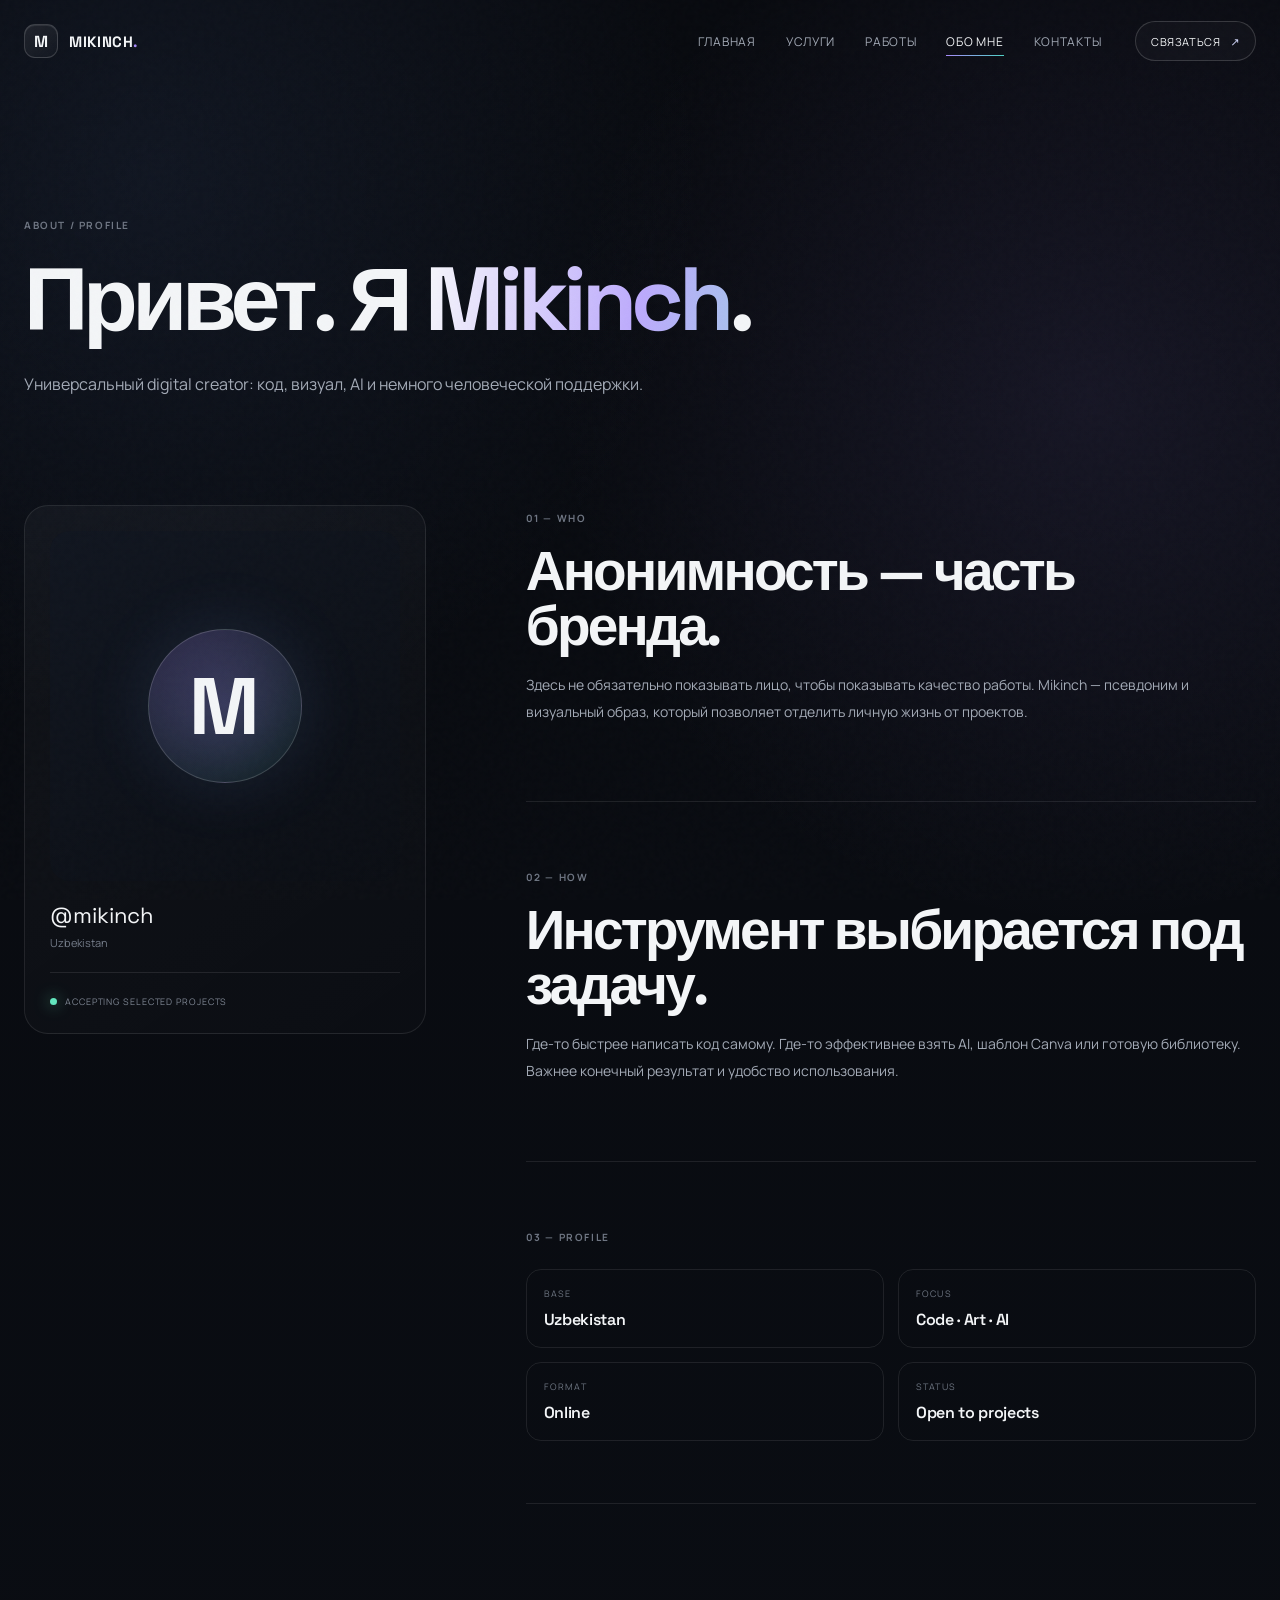
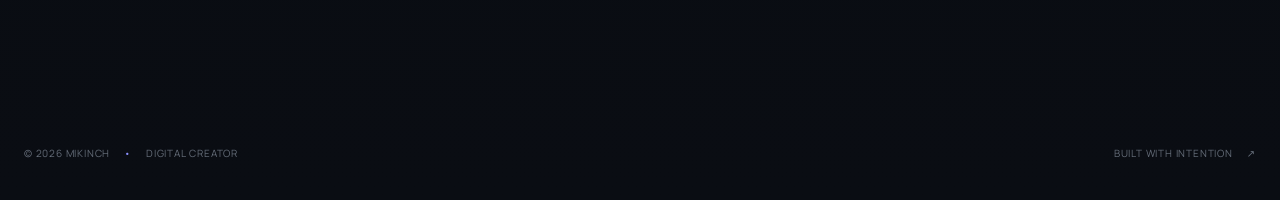
==== about.html @ 6e09a9ee "Add files via upload" ====
<!doctype html>
<html lang="ru">
<head>
  <meta charset="utf-8"><meta name="viewport" content="width=device-width, initial-scale=1">
  <meta name="description" content="О Mikinch — разработчик, digital creator и художник.">
  <title>Обо мне — Mikinch</title>
  <link rel="preconnect" href="https://fonts.googleapis.com"><link rel="preconnect" href="https://fonts.gstatic.com" crossorigin>
  <link href="https://fonts.googleapis.com/css2?family=Manrope:wght@400;500;600;700;800&family=Space+Grotesk:wght@400;500;600;700&display=swap" rel="stylesheet">
  <link rel="stylesheet" href="style.css">
</head>
<body data-page="about">
  <div class="cursor-glow" aria-hidden="true"></div><div class="page-noise" aria-hidden="true"></div>
  <header class="site-header">
    <a class="brand magnetic" href="index.html"><span class="brand-mark">M</span><span class="brand-text">MIKINCH<span class="brand-dot">.</span></span></a>
    <button class="menu-toggle" aria-label="Открыть меню" aria-expanded="false"><span></span><span></span></button>
    <nav class="main-nav"><a href="index.html" data-nav="home">Главная</a><a href="services.html" data-nav="services">Услуги</a><a href="portfolio.html" data-nav="portfolio">Работы</a><a href="about.html" data-nav="about">Обо мне</a><a href="contact.html" data-nav="contact">Контакты</a></nav>
    <a class="header-cta magnetic" href="contact.html"><span>Связаться</span><span class="arrow">↗</span></a>
  </header>

  <main>
    <section class="inner-hero section">
      <div class="inner-hero-content reveal"><span class="section-index">ABOUT / PROFILE</span><h1>Привет. Я <span class="gradient-text" data-profile-name>Mikinch</span>.</h1><p data-profile-intro>Универсальный digital creator: код, визуал, AI и немного человеческой поддержки.</p></div>
    </section>

    <section class="section about-layout">
      <div class="profile-card reveal tilt-card">
        <div class="profile-avatar"><div class="profile-avatar-inner">M</div></div>
        <span class="profile-handle">@mikinch</span>
        <span class="profile-location" data-profile-location>Uzbekistan</span>
        <div class="profile-line"></div>
        <div class="profile-status"><span class="status-dot"></span> accepting selected projects</div>
      </div>

      <div class="about-copy">
        <div class="about-block reveal"><span class="section-index">01 — WHO</span><h2>Анонимность — часть бренда.</h2><p>Здесь не обязательно показывать лицо, чтобы показывать качество работы. Mikinch — псевдоним и визуальный образ, который позволяет отделить личную жизнь от проектов.</p></div>
        <div class="about-block reveal"><span class="section-index">02 — HOW</span><h2>Инструмент выбирается под задачу.</h2><p>Где-то быстрее написать код самому. Где-то эффективнее взять AI, шаблон Canva или готовую библиотеку. Важнее конечный результат и удобство использования.</p></div>
        <div class="about-block reveal"><span class="section-index">03 — PROFILE</span><div class="facts-grid"><div><span>Base</span><strong data-profile-location>Uzbekistan</strong></div><div><span>Focus</span><strong>Code · Art · AI</strong></div><div><span>Format</span><strong>Online</strong></div><div><span>Status</span><strong>Open to projects</strong></div></div></div>
      </div>
    </section>
  </main>

  <footer class="site-footer"><div><span>© <span id="year"></span> Mikinch</span><span class="footer-dot">•</span><span>Digital creator</span></div><div><span>Built with intention</span><span>↗</span></div></footer>
  <script src="data/profile.js"></script><script src="script.js"></script>
</body>
</html>
---- style.css ----
:root {
  --bg: #080a0f;
  --bg-2: #0c0f16;
  --panel: rgba(18, 22, 31, .72);
  --panel-strong: #10141d;
  --line: rgba(255,255,255,.09);
  --line-strong: rgba(255,255,255,.16);
  --text: #f3f5f7;
  --muted: #a3aab6;
  --muted-2: #6f7683;
  --accent: #a78bfa;
  --accent-2: #4fd1c5;
  --accent-3: #78a5ff;
  --max: 1240px;
  --ease: cubic-bezier(.22,1,.36,1);
}

* { box-sizing: border-box; }
html { scroll-behavior: smooth; }
body {
  margin: 0;
  color: var(--text);
  background:
    radial-gradient(circle at 12% 10%, rgba(120,165,255,.08), transparent 28%),
    radial-gradient(circle at 85% 22%, rgba(167,139,250,.09), transparent 30%),
    linear-gradient(180deg, #080a0f 0%, #0a0d13 100%);
  font-family: "Manrope", system-ui, sans-serif;
  overflow-x: hidden;
}
body.menu-open { overflow: hidden; }
a { color: inherit; text-decoration: none; }
button { font: inherit; }
::selection { background: rgba(167,139,250,.25); }

.page-noise {
  position: fixed; inset: 0; pointer-events: none; z-index: 20; opacity: .03;
  background-image: url("data:image/svg+xml,%3Csvg viewBox='0 0 180 180' xmlns='http://www.w3.org/2000/svg'%3E%3Cfilter id='n'%3E%3CfeTurbulence type='fractalNoise' baseFrequency='.9' numOctaves='3' stitchTiles='stitch'/%3E%3C/filter%3E%3Crect width='100%25' height='100%25' filter='url(%23n)' opacity='.6'/%3E%3C/svg%3E");
}
.cursor-glow {
  position: fixed; width: 260px; height: 260px; border-radius: 50%; pointer-events: none; z-index: 0;
  background: radial-gradient(circle, rgba(120,165,255,.09) 0%, rgba(167,139,250,.045) 35%, transparent 68%);
  transform: translate3d(-500px,-500px,0); margin: -130px 0 0 -130px; transition: transform .12s linear;
  filter: blur(4px);
}
main, header, footer { position: relative; z-index: 1; }

.site-header {
  width: min(var(--max), calc(100% - 48px));
  margin: 0 auto;
  height: 82px;
  display: flex;
  align-items: center;
  justify-content: space-between;
}
.brand { display: inline-flex; align-items: center; gap: 11px; font-family: "Space Grotesk", sans-serif; font-weight: 700; letter-spacing: .04em; }
.brand-mark {
  width: 34px; height: 34px; display: grid; place-items: center;
  border: 1px solid var(--line-strong); border-radius: 11px;
  background: linear-gradient(145deg, rgba(255,255,255,.08), rgba(255,255,255,.02));
  box-shadow: inset 0 1px 0 rgba(255,255,255,.08);
}
.brand-text { font-size: 15px; }
.brand-dot { color: var(--accent); }
.main-nav { display: flex; gap: 30px; margin-left: auto; margin-right: 34px; }
.main-nav a {
  color: var(--muted); font-size: 12px; letter-spacing: .06em; text-transform: uppercase;
  position: relative; padding: 8px 0; transition: color .25s ease;
}
.main-nav a::after {
  content: ""; position: absolute; left: 0; right: 100%; bottom: 2px; height: 1px;
  background: linear-gradient(90deg, var(--accent), var(--accent-2)); transition: right .35s var(--ease);
}
.main-nav a:hover, .main-nav a.active { color: var(--text); }
.main-nav a:hover::after, .main-nav a.active::after { right: 0; }

.header-cta {
  height: 40px; padding: 0 15px; display: inline-flex; align-items: center; gap: 10px;
  border: 1px solid var(--line-strong); border-radius: 100px; background: rgba(255,255,255,.025);
  font-size: 11px; letter-spacing: .05em; text-transform: uppercase; transition: background .25s, border .25s;
}
.header-cta:hover { background: rgba(255,255,255,.07); border-color: rgba(255,255,255,.24); }
.header-cta .arrow { color: #d7dcff; }
.menu-toggle { display: none; background: none; border: 0; color: white; }

.section { width: min(var(--max), calc(100% - 48px)); margin: 0 auto; }
.section-pad { padding: 140px 0; }
.hero { min-height: calc(100vh - 82px); display: grid; grid-template-columns: 1.12fr .88fr; align-items: center; gap: 64px; position: relative; }
.hero-copy { padding: 40px 0 64px; max-width: 730px; }
.eyebrow, .section-index, .detail-kicker, .contact-type {
  font-size: 10px; line-height: 1; letter-spacing: .16em; text-transform: uppercase; color: var(--muted-2); font-weight: 700;
}
.eyebrow { display: inline-flex; align-items: center; gap: 9px; margin-bottom: 26px; color: #98a2b3; }
.status-dot { width: 7px; height: 7px; background: #63e6be; border-radius: 50%; box-shadow: 0 0 15px rgba(99,230,190,.7); }
h1, h2, h3 { font-family: "Space Grotesk", sans-serif; margin: 0; }
.hero h1 { font-size: clamp(54px, 7.2vw, 102px); line-height: .95; letter-spacing: -.055em; max-width: 880px; }
.gradient-text {
  background: linear-gradient(100deg, #f7f8fb 0%, #bcaafc 36%, #8ddfd6 74%, #a6c2ff 100%);
  -webkit-background-clip: text; background-clip: text; color: transparent;
  background-size: 200% 100%; animation: gradientShift 9s ease-in-out infinite alternate;
}
@keyframes gradientShift { from { background-position: 0% 50%; } to { background-position: 100% 50%; } }
.hero-lead { max-width: 620px; color: var(--muted); font-size: 16px; line-height: 1.8; margin: 30px 0; }
.hero-actions { display: flex; gap: 12px; flex-wrap: wrap; }
.button {
  display: inline-flex; align-items: center; justify-content: center; gap: 20px;
  min-height: 52px; padding: 0 20px; border-radius: 13px; font-size: 12px; font-weight: 700; letter-spacing: .04em;
  border: 1px solid var(--line-strong); transition: border .25s, background .25s, box-shadow .25s;
}
.button-primary {
  color: #090b10; background: #f4f5f7; border-color: transparent;
  box-shadow: 0 18px 45px rgba(0,0,0,.24), inset 0 1px 0 rgba(255,255,255,.8);
}
.button-primary:hover { box-shadow: 0 22px 56px rgba(86,92,255,.22), inset 0 1px 0 rgba(255,255,255,.85); }
.button-ghost { background: rgba(255,255,255,.02); color: #dde2e9; }
.button-ghost:hover { background: rgba(255,255,255,.06); border-color: rgba(255,255,255,.23); }
.hero-meta { display: flex; align-items: center; gap: 12px; margin-top: 30px; color: var(--muted-2); font-size: 10px; letter-spacing: .04em; text-transform: uppercase; }
.meta-line { width: 42px; height: 1px; background: var(--line-strong); }

.hero-visual { display: flex; justify-content: flex-end; }
.visual-frame {
  width: min(100%, 450px); aspect-ratio: 1 / 1.12; border: 1px solid var(--line-strong); border-radius: 30px;
  background:
    radial-gradient(circle at 50% 40%, rgba(120,165,255,.11), transparent 28%),
    radial-gradient(circle at 50% 60%, rgba(167,139,250,.10), transparent 35%),
    rgba(255,255,255,.018);
  box-shadow: 0 35px 90px rgba(0,0,0,.35), inset 0 1px 0 rgba(255,255,255,.06);
  position: relative; overflow: hidden; transition: transform .25s var(--ease);
}
.visual-frame::before {
  content: ""; position: absolute; inset: 0; background: linear-gradient(135deg, transparent 20%, rgba(255,255,255,.06), transparent 80%);
  transform: translateX(-120%); animation: sheen 8s var(--ease) infinite;
}
@keyframes sheen { 0%,45% { transform: translateX(-120%); } 65%,100% { transform: translateX(120%); } }
.frame-top, .frame-bottom {
  position: absolute; left: 23px; right: 23px; display:flex; justify-content:space-between; align-items:center; color: #717988; font-size: 9px; letter-spacing: .13em; text-transform: uppercase;
}
.frame-top { top: 20px; }
.frame-bottom { bottom: 20px; }
.mini-bars { display:flex; gap: 3px; align-items:flex-end; }
.mini-bars i { width: 4px; background: #a8b2c6; border-radius: 2px; display:block; }
.mini-bars i:nth-child(1){height:7px}.mini-bars i:nth-child(2){height:12px}.mini-bars i:nth-child(3){height:9px}.mini-bars i:nth-child(4){height:16px}
.avatar-core { position:absolute; inset: 17% 12% 18%; display:grid; place-items:center; }
.avatar-orb {
  width: 42%; aspect-ratio: 1; border-radius: 50%; display:grid; place-items:center;
  font-family: "Space Grotesk"; font-size: clamp(54px, 7vw, 92px); font-weight:700;
  color: rgba(245,247,250,.92);
  background: radial-gradient(circle at 35% 25%, rgba(255,255,255,.28), transparent 26%), linear-gradient(145deg, rgba(167,139,250,.28), rgba(78,210,199,.12));
  border: 1px solid rgba(255,255,255,.18);
  box-shadow: 0 0 80px rgba(120,165,255,.14), inset 0 1px 0 rgba(255,255,255,.25);
  animation: floatOrb 5.5s ease-in-out infinite;
  z-index: 3;
}
@keyframes floatOrb { 0%,100%{transform:translateY(0)} 50%{transform:translateY(-11px)} }
.avatar-ring { position:absolute; border-radius:50%; border:1px solid rgba(255,255,255,.11); }
.ring-one { width: 76%; aspect-ratio:1; animation: spin 18s linear infinite; }
.ring-two { width: 97%; aspect-ratio:1; border-style:dashed; opacity:.6; animation: spinReverse 28s linear infinite; }
@keyframes spin { to{transform:rotate(360deg)} } @keyframes spinReverse { to{transform:rotate(-360deg)} }
.orbit-dot { position:absolute; width:6px;height:6px;border-radius:50%; background:#d4d9ff; box-shadow:0 0 18px rgba(164,188,255,.85); }
.dot-one{top:11%;left:43%;animation:orb1 6s ease-in-out infinite}.dot-two{right:9%;top:53%;animation:orb2 5s ease-in-out infinite}.dot-three{left:13%;bottom:14%;animation:orb3 7s ease-in-out infinite}
@keyframes orb1{50%{transform:translate(20px,10px)}} @keyframes orb2{50%{transform:translate(-15px,-22px)}} @keyframes orb3{50%{transform:translate(18px,-14px)}}

.ticker { overflow:hidden; white-space:nowrap; border-top:1px solid var(--line); border-bottom:1px solid var(--line); padding:15px 0; color:#767e8c; font-size:10px; letter-spacing:.18em; text-transform:uppercase; }
.ticker-track { display:inline-flex; gap:28px; align-items:center; min-width:max-content; animation:ticker 26s linear infinite; }
.ticker b { font-size:12px;color:#b5baf8; }
@keyframes ticker { to{transform:translateX(-50%)} }

.section-heading { max-width: 720px; margin-bottom: 58px; }
.section-heading h2 { font-size: clamp(42px,5.5vw,72px); line-height:.99; letter-spacing:-.045em; margin-top:18px; }
.section-heading p { color:var(--muted); line-height:1.75; max-width: 600px; margin-top:25px; }
.muted { color:#747b87; }
.service-grid { display:grid; grid-template-columns:repeat(2,1fr); gap:14px; }
.service-card {
  min-height: 310px; position:relative; overflow:hidden; border:1px solid var(--line); border-radius:22px; padding:28px;
  background:linear-gradient(145deg, rgba(255,255,255,.035), rgba(255,255,255,.01));
  transition: border .35s, background .35s, box-shadow .35s, transform .2s var(--ease);
}
.service-card::before {
  content:""; position:absolute; width:240px;height:240px;border-radius:50%; top:-130px;right:-80px;
  background:radial-gradient(circle, rgba(120,165,255,.13), transparent 70%); opacity:0; transition:opacity .35s;
}
.service-card:hover { border-color:rgba(255,255,255,.18); background:linear-gradient(145deg, rgba(255,255,255,.055), rgba(255,255,255,.018)); box-shadow:0 25px 70px rgba(0,0,0,.2); }
.service-card:hover::before{opacity:1}
.service-number { position:absolute;right:26px;top:27px;color:#555d68;font-size:11px;letter-spacing:.13em;}
.service-icon { width:46px;height:46px;border:1px solid var(--line-strong);border-radius:14px;display:grid;place-items:center;font-size:18px;color:#d4d7ff;margin-bottom:65px;background:rgba(255,255,255,.02);}
.service-card h3 { font-size:28px;letter-spacing:-.04em; }
.service-card p { color:var(--muted);font-size:13px;line-height:1.7;max-width:470px; }
.service-link { position:absolute;left:28px;bottom:27px;font-size:10px;letter-spacing:.08em;text-transform:uppercase;color:#a9b1bf; }

.showcase-panel { border:1px solid var(--line); border-radius:24px; padding:30px; background:rgba(255,255,255,.018); }
.panel-label { color:#686f7c;font-size:10px;letter-spacing:.15em;margin-bottom:40px; }
.process-row { display:grid; grid-template-columns:1fr auto 1fr auto 1fr; align-items:center; gap:26px; }
.process-step span { color:#6d7582;font-size:10px;letter-spacing:.14em; }
.process-step h3 { font-size:26px; margin:13px 0 8px; letter-spacing:-.04em; }
.process-step p { color:var(--muted); line-height:1.65;font-size:13px; }
.process-connector { width:60px;height:1px;background:linear-gradient(90deg, transparent, var(--line-strong), transparent); }

.split-heading { display:flex; justify-content:space-between; align-items:flex-end; gap:25px; }
.text-link { font-size:11px; color:#b4bac5; text-transform:uppercase;letter-spacing:.08em;border-bottom:1px solid var(--line-strong);padding-bottom:9px; }
.portfolio-preview { display:grid; grid-template-columns:1.3fr .7fr; gap:14px; }
.work-card { border:1px solid var(--line); border-radius:22px; overflow:hidden; background:rgba(255,255,255,.018); min-width:0; }
.work-card-large { grid-row:span 2; }
.work-visual { position:relative; min-height:280px; overflow:hidden; border-bottom:1px solid var(--line); background:#0b0e14; }
.work-card-large .work-visual { min-height:470px; }
.visual-code { background:radial-gradient(circle at 70% 20%, rgba(120,165,255,.10), transparent 30%), #0b0e14; }
.code-line { position:absolute;height:3px;border-radius:3px;background:linear-gradient(90deg, rgba(167,139,250,.75), rgba(120,165,255,.2), transparent);}
.visual-code .l1{width:55%;top:32%;left:11%}.visual-code .l2{width:74%;top:42%;left:11%}.visual-code .l3{width:43%;top:52%;left:11%}.visual-code .l4{width:61%;top:62%;left:11%}.visual-code .l5{width:37%;top:72%;left:11%}
.code-caret{position:absolute;left:11%;top:79%;color:#9de3d7;font-family:monospace;animation:blink 1.2s steps(2) infinite}
@keyframes blink{50%{opacity:0}}
.visual-art { background: radial-gradient(circle at 45% 45%, rgba(167,139,250,.18), transparent 25%), radial-gradient(circle at 64% 55%, rgba(79,209,197,.12), transparent 23%), #0a0d12; }
.art-glow{position:absolute;left:24%;top:18%;width:52%;aspect-ratio:1;border-radius:50%;background:radial-gradient(circle,rgba(255,255,255,.08),rgba(167,139,250,.08) 30%,transparent 68%);filter:blur(1px);animation:artPulse 6s ease-in-out infinite}
@keyframes artPulse{50%{transform:scale(1.08);opacity:.75}}
.art-shape{position:absolute;border:1px solid rgba(255,255,255,.12);border-radius:50%;}.shape-a{width:52%;height:72%;left:26%;top:16%;transform:rotate(17deg)}.shape-b{width:33%;height:47%;left:36%;top:27%;transform:rotate(-24deg);border-color:rgba(178,164,255,.25)}
.art-label{position:absolute;left:50%;top:50%;transform:translate(-50%,-50%);font-family:"Space Grotesk";font-weight:700;font-size:28px;line-height:.9;letter-spacing:-.07em;text-align:center;color:rgba(246,248,250,.86)}
.visual-slide{background:linear-gradient(145deg,#10131b,#080a0f);}
.slide-grid{position:absolute;inset:14%;display:grid;grid-template-columns:1fr 1fr;grid-template-rows:1fr 1fr;gap:7px;transform:rotate(-8deg);opacity:.8}
.slide-grid i{border:1px solid rgba(255,255,255,.1);background:rgba(255,255,255,.02);border-radius:8px}
.slide-title{position:absolute;left:18%;bottom:18%;font-family:"Space Grotesk";font-size:30px;line-height:.9;font-weight:700;letter-spacing:-.05em}
.visual-product{display:grid;place-items:center;background:radial-gradient(circle at 50% 40%,rgba(120,165,255,.12),transparent 28%),#0a0d12;}
.product-card-mini{width:44%;aspect-ratio:4/5;border:1px solid rgba(255,255,255,.14);border-radius:16px;display:grid;place-items:center;text-align:center;position:relative;overflow:hidden;font-family:"Space Grotesk";font-size:20px;font-weight:600;letter-spacing:-.04em;background:linear-gradient(145deg,rgba(255,255,255,.05),rgba(255,255,255,.01));}
.product-glow{position:absolute;width:150%;aspect-ratio:1;border-radius:50%;background:radial-gradient(circle,rgba(167,139,250,.22),transparent 65%);top:-25%;animation:productFloat 5s ease-in-out infinite}
@keyframes productFloat{50%{transform:translateY(18px)}}
.work-meta{padding:20px 22px 23px}.work-meta>div{display:flex;justify-content:space-between;color:#6f7784;font-size:9px;letter-spacing:.15em;text-transform:uppercase}.work-meta h3{margin:16px 0 6px;font-size:20px;letter-spacing:-.035em}.work-meta p{margin:0;color:var(--muted);font-size:12px;line-height:1.65;}

.cta-section{position:relative;padding:70px 0 100px;overflow:hidden;border-top:1px solid var(--line);border-bottom:1px solid var(--line)}
.cta-glow{position:absolute;width:700px;height:700px;border-radius:50%;left:50%;top:20%;transform:translate(-50%,-50%);background:radial-gradient(circle,rgba(120,165,255,.09),rgba(167,139,250,.06) 30%,transparent 68%);filter:blur(15px)}
.cta-inner{text-align:center;max-width:800px}.cta-inner .section-index{display:block}.cta-inner h2{font-size:clamp(52px,7vw,90px);line-height:.93;letter-spacing:-.055em;margin:26px 0 36px;}

.site-footer{width:min(var(--max),calc(100% - 48px));margin:0 auto;min-height:94px;display:flex;justify-content:space-between;align-items:center;color:#656d79;font-size:10px;letter-spacing:.08em;text-transform:uppercase}
.site-footer>div{display:flex;gap:14px;align-items:center}.footer-dot{color:#8c91ff;}

.inner-hero { padding: 130px 0 90px; }
.inner-hero-content{max-width:850px}.inner-hero h1{font-size:clamp(58px,7vw,100px);line-height:.92;letter-spacing:-.06em;margin-top:24px}.inner-hero p{color:var(--muted);font-size:16px;line-height:1.8;max-width:650px;margin-top:30px;}
.services-list{padding-bottom:130px}.service-detail{display:grid;grid-template-columns:90px 1fr 80px;gap:35px;padding:45px 0;border-top:1px solid var(--line);transition:padding .35s var(--ease)}.service-detail:last-child{border-bottom:1px solid var(--line)}.service-detail:hover{padding-left:10px;padding-right:10px}.detail-index{font-family:"Space Grotesk";font-size:22px;color:#666e7b}.detail-main h2{font-size:clamp(34px,5vw,62px);letter-spacing:-.05em;margin:12px 0 15px}.detail-main p{max-width:760px;color:var(--muted);line-height:1.8;font-size:14px}.detail-arrow{justify-self:end;font-size:28px;color:#aeb5c0}.tag-row{display:flex;flex-wrap:wrap;gap:8px;margin-top:22px}.tag-row span{border:1px solid var(--line);border-radius:100px;padding:8px 10px;color:#89919e;font-size:9px;letter-spacing:.08em;text-transform:uppercase}.support-note{margin-top:24px;max-width:740px;border-left:1px solid rgba(167,139,250,.45);padding:14px 0 14px 17px;color:#8e96a4;font-size:12px;line-height:1.7}.quote-section{padding:130px 0;text-align:center;max-width:1000px}.quote-mark{font-family:Georgia,serif;font-size:90px;line-height:.4;color:rgba(167,139,250,.35)}.quote-text{font-family:"Space Grotesk";font-size:clamp(36px,5.5vw,70px);line-height:.98;letter-spacing:-.05em;margin:20px 0 26px}.quote-author{color:#737b88;font-size:10px;letter-spacing:.12em;text-transform:uppercase;}

.portfolio-grid-full{display:grid;grid-template-columns:1.3fr .7fr;gap:14px;padding-bottom:140px}.portfolio-card{border:1px solid var(--line);border-radius:22px;overflow:hidden;background:rgba(255,255,255,.018)}.portfolio-card-wide{grid-row:span 2}.portfolio-card .work-visual{min-height:330px}.portfolio-card-wide .work-visual{min-height:670px}.portfolio-info{padding:24px}.portfolio-info>span{color:#6e7683;font-size:9px;letter-spacing:.15em}.portfolio-info h2{font-size:24px;letter-spacing:-.04em;margin:14px 0 8px}.portfolio-info p{color:var(--muted);font-size:12px;line-height:1.7;margin:0;}

.about-layout{display:grid;grid-template-columns:.55fr 1fr;gap:100px;padding-bottom:140px}.profile-card{height:max-content;border:1px solid var(--line);border-radius:24px;padding:25px;position:sticky;top:25px;background:linear-gradient(145deg,rgba(255,255,255,.035),rgba(255,255,255,.012))}.profile-avatar{aspect-ratio:1;border-radius:20px;background:radial-gradient(circle at 50% 50%,rgba(167,139,250,.17),transparent 30%),linear-gradient(145deg,#111620,#0b0e14);display:grid;place-items:center;position:relative;overflow:hidden}.profile-avatar-inner{width:44%;aspect-ratio:1;border-radius:50%;display:grid;place-items:center;font-family:"Space Grotesk";font-size:80px;font-weight:700;border:1px solid rgba(255,255,255,.17);background:linear-gradient(145deg,rgba(167,139,250,.24),rgba(79,209,197,.1));box-shadow:0 0 70px rgba(120,165,255,.12)}.profile-handle{display:block;font-size:22px;font-family:"Space Grotesk";margin-top:20px}.profile-location{display:block;color:#757d8a;font-size:11px;margin-top:6px}.profile-line{height:1px;background:var(--line);margin:22px 0}.profile-status{display:flex;gap:8px;align-items:center;font-size:9px;letter-spacing:.1em;text-transform:uppercase;color:#7f8794}.about-block{padding:0 0 62px;border-bottom:1px solid var(--line);margin-bottom:62px}.about-block h2{font-size:clamp(32px,4.4vw,55px);line-height:1;letter-spacing:-.05em;margin:17px 0 18px}.about-block p{color:var(--muted);font-size:14px;line-height:1.9;max-width:730px}.facts-grid{display:grid;grid-template-columns:1fr 1fr;gap:14px;margin-top:23px}.facts-grid div{border:1px solid var(--line);border-radius:15px;padding:17px}.facts-grid span{display:block;color:#6e7682;font-size:9px;letter-spacing:.13em;text-transform:uppercase;margin-bottom:8px}.facts-grid strong{font-family:"Space Grotesk";font-size:16px;font-weight:600;letter-spacing:-.02em;}

.contact-layout{display:grid;grid-template-columns:.65fr 1.35fr;gap:95px;padding-bottom:120px}.contact-intro h2{font-size:clamp(34px,5vw,58px);line-height:.98;letter-spacing:-.05em;margin:17px 0}.contact-intro p{color:var(--muted);line-height:1.8;max-width:430px}.contact-list{border-top:1px solid var(--line)}.contact-item{display:flex;align-items:center;justify-content:space-between;padding:26px 0;border-bottom:1px solid var(--line);transition:padding .35s var(--ease),border-color .35s}.contact-item:hover{padding-left:12px;padding-right:12px;border-color:rgba(255,255,255,.16)}.contact-item strong{display:block;font-family:"Space Grotesk";font-size:26px;letter-spacing:-.04em;margin-top:8px}.contact-item>span{font-size:27px;color:#9ba3b2}.mini-faq{padding-bottom:140px}

.profile-page{padding:120px 0 140px}.profile-page-title{display:flex;gap:18px;align-items:center;margin-top:22px}.profile-page-title h1{font-size:clamp(60px,8vw,110px);line-height:.9;letter-spacing:-.065em}.live-chip{display:inline-flex;gap:7px;align-items:center;padding:8px 10px;border:1px solid var(--line);border-radius:100px;color:#89919e;font-size:9px;text-transform:uppercase;letter-spacing:.12em}.live-chip i{width:6px;height:6px;background:#63e6be;border-radius:50%;box-shadow:0 0 12px rgba(99,230,190,.65)}.profile-page-head p{color:var(--muted);font-size:16px;line-height:1.7;margin-top:22px}.profile-page-grid{display:grid;grid-template-columns:.65fr 1.35fr;gap:14px;margin-top:70px}.profile-large-card,.profile-text-card{border:1px solid var(--line);border-radius:24px;background:rgba(255,255,255,.018);overflow:hidden}.profile-large-card{padding:24px}.profile-card-top,.profile-card-bottom{display:flex;justify-content:space-between;font-size:9px;letter-spacing:.14em;color:#68707d;text-transform:uppercase}.profile-photo-placeholder{margin:24px 0;aspect-ratio:1;border-radius:20px;display:grid;place-items:center;position:relative;overflow:hidden;background:radial-gradient(circle at 50% 40%,rgba(167,139,250,.18),transparent 30%),radial-gradient(circle at 60% 70%,rgba(79,209,197,.11),transparent 30%),#0b0e14;border:1px solid var(--line)}.profile-photo-letter{font-family:"Space Grotesk";font-weight:700;font-size:110px;letter-spacing:-.08em;color:#f4f5f6;z-index:2}.profile-photo-glow{position:absolute;width:65%;aspect-ratio:1;border-radius:50%;background:radial-gradient(circle,rgba(120,165,255,.14),transparent 67%);animation:floatOrb 6s ease-in-out infinite}.profile-text-card{padding:36px}.profile-text-card h2{font-size:clamp(34px,4.4vw,58px);line-height:.98;letter-spacing:-.055em;margin:18px 0}.profile-text-card>p{color:var(--muted);line-height:1.8;max-width:680px}.profile-facts{margin-top:42px}.profile-edit-note{margin-top:14px;border:1px dashed rgba(255,255,255,.12);border-radius:17px;padding:19px 22px;display:flex;gap:20px;align-items:flex-start}.profile-edit-note span{font-size:9px;letter-spacing:.14em;color:#7d8591;white-space:nowrap}.profile-edit-note p{margin:0;color:#7d8591;font-size:11px;line-height:1.7}.profile-edit-note code{font-family:monospace;color:#aeb5c3;}

.reveal{opacity:0;transform:translateY(26px);transition:opacity .85s var(--ease), transform .85s var(--ease)}.reveal.visible{opacity:1;transform:translateY(0)}.reveal-delay-1{transition-delay:.08s}.reveal-delay-2{transition-delay:.16s}.reveal-delay-3{transition-delay:.24s}

@media (max-width: 980px) {
  .site-header{width:min(var(--max),calc(100% - 32px))}
  .main-nav{gap:18px;margin-right:18px}
  .hero{grid-template-columns:1fr;min-height:auto;padding:70px 0 95px}.hero-copy{padding-bottom:30px}.hero-visual{justify-content:flex-start}.visual-frame{max-width:520px}
  .service-grid,.portfolio-preview,.portfolio-grid-full{grid-template-columns:1fr 1fr}.work-card-large,.portfolio-card-wide{grid-row:auto}.work-card-large .work-visual,.portfolio-card-wide .work-visual{min-height:360px}
  .process-row{grid-template-columns:1fr;gap:18px}.process-connector{width:100%;height:1px}.split-heading{align-items:flex-start;flex-direction:column}
  .about-layout,.contact-layout,.profile-page-grid{grid-template-columns:1fr;gap:28px}.profile-card{position:relative;top:auto}.profile-large-card{max-width:620px}
}

@media (max-width: 760px) {
  .site-header{height:72px}.header-cta{display:none}.menu-toggle{display:flex;width:40px;height:40px;flex-direction:column;justify-content:center;gap:7px;align-items:flex-end;cursor:pointer}.menu-toggle span{display:block;height:1px;background:#d8dce2;transition:.25s}.menu-toggle span:first-child{width:24px}.menu-toggle span:last-child{width:15px}.menu-toggle.open span:first-child{transform:translateY(4px) rotate(45deg)}.menu-toggle.open span:last-child{width:24px;transform:translateY(-4px) rotate(-45deg)}
  .main-nav{position:fixed;inset:72px 0 0;display:flex;flex-direction:column;justify-content:center;align-items:center;gap:26px;background:rgba(8,10,15,.97);backdrop-filter:blur(16px);opacity:0;visibility:hidden;transform:translateY(-8px);transition:opacity .3s,transform .3s,visibility .3s;z-index:10;margin:0}.main-nav.open{opacity:1;visibility:visible;transform:translateY(0)}.main-nav a{font-size:16px}
  .section,.site-header,.site-footer{width:calc(100% - 30px)}.section-pad{padding:95px 0}.hero h1{font-size:clamp(48px,14vw,78px)}.hero-lead{font-size:14px}.visual-frame{border-radius:22px}
  .service-grid,.portfolio-preview,.portfolio-grid-full{grid-template-columns:1fr}.service-card{min-height:285px}.work-card-large .work-visual,.portfolio-card-wide .work-visual{min-height:330px}
  .inner-hero{padding:95px 0 70px}.inner-hero h1{font-size:clamp(52px,14vw,78px)}
  .service-detail{grid-template-columns:46px 1fr 25px;gap:14px;padding:34px 0}.detail-index{font-size:15px}.detail-arrow{font-size:21px}.detail-main h2{font-size:37px}.detail-main p{font-size:13px}
  .site-footer{min-height:110px;align-items:flex-start;padding:25px 0;flex-direction:column;gap:10px}
  .facts-grid{grid-template-columns:1fr}.contact-layout{padding-bottom:80px}.contact-item strong{font-size:21px}.contact-intro h2{font-size:38px}
  .profile-page-title{align-items:flex-start;flex-direction:column}.profile-page-title h1{font-size:68px}.profile-text-card{padding:27px}.profile-edit-note{flex-direction:column;gap:8px}
}

@media (prefers-reduced-motion: reduce) {
  html{scroll-behavior:auto}.gradient-text,.visual-frame::before,.avatar-orb,.ring-one,.ring-two,.orbit-dot,.ticker-track,.art-glow,.product-glow,.cursor-glow{animation:none!important}.reveal{opacity:1!important;transform:none!important;transition:none!important}
}
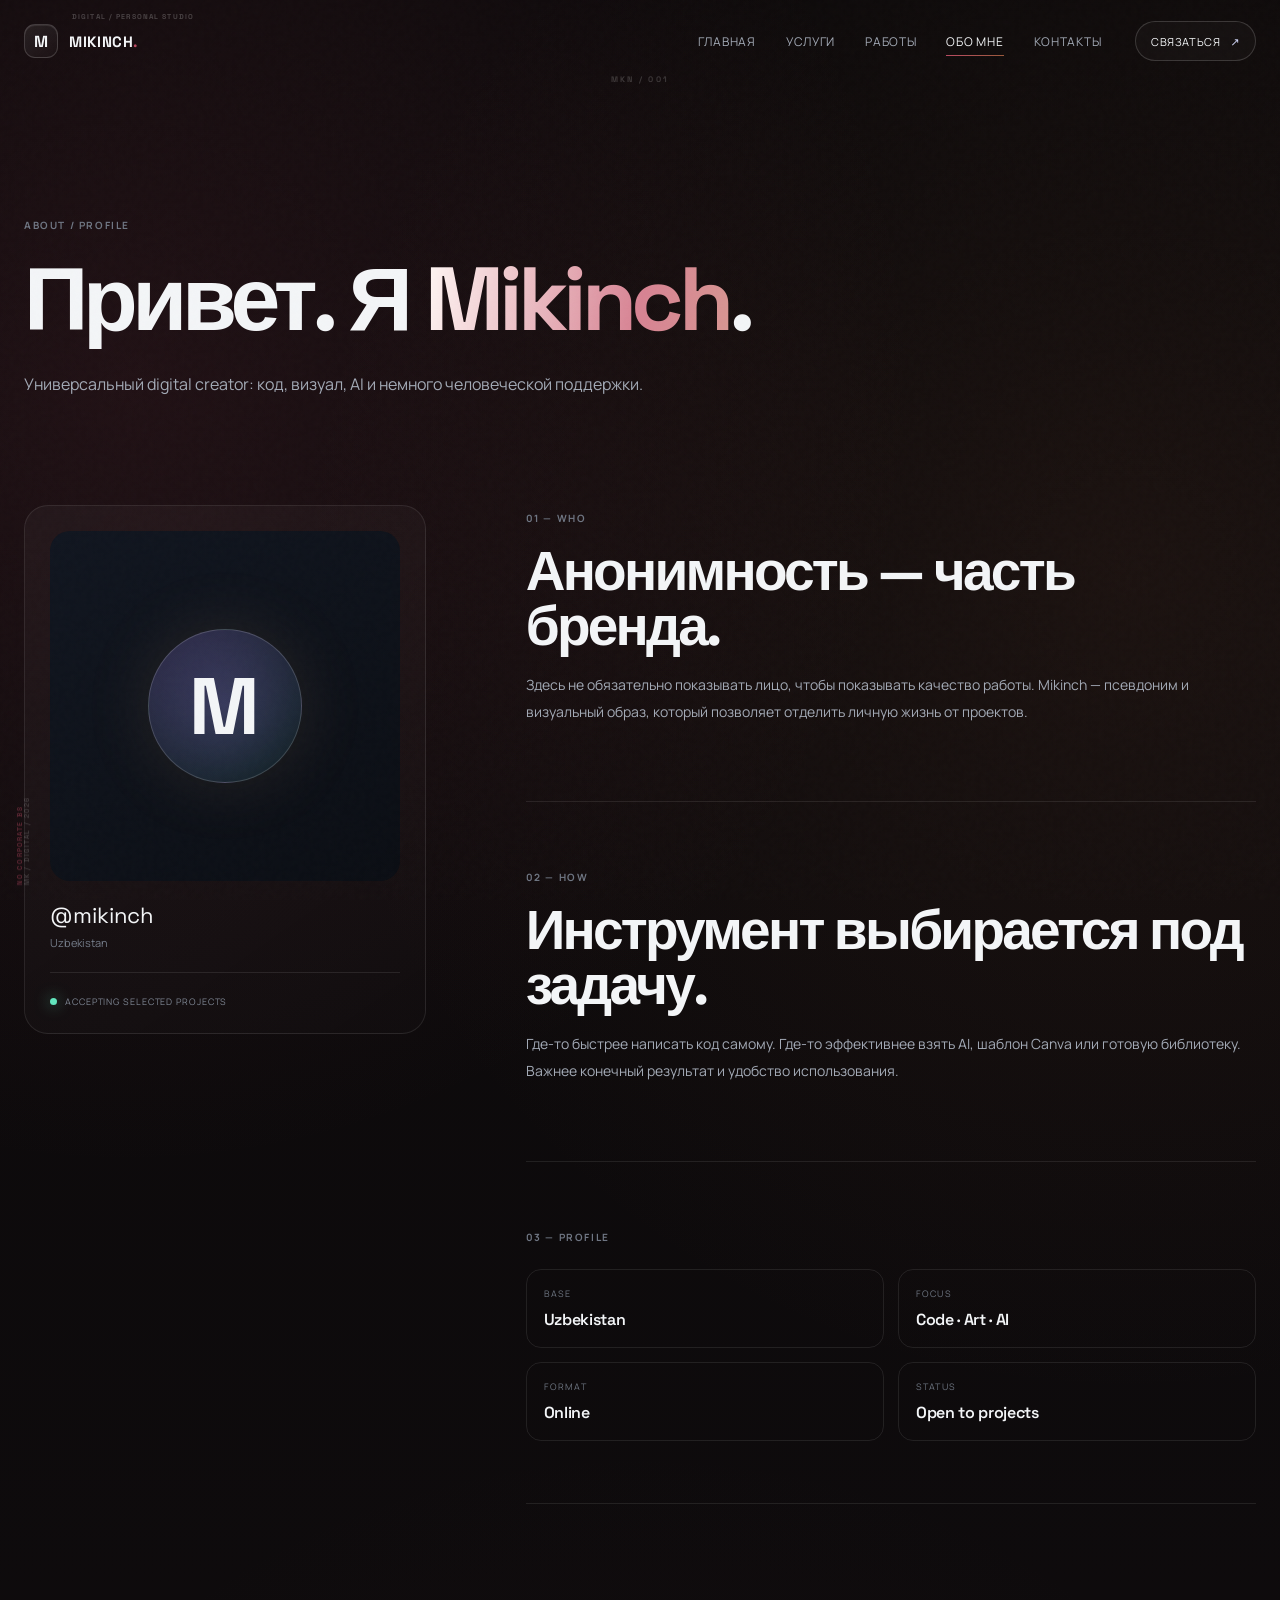
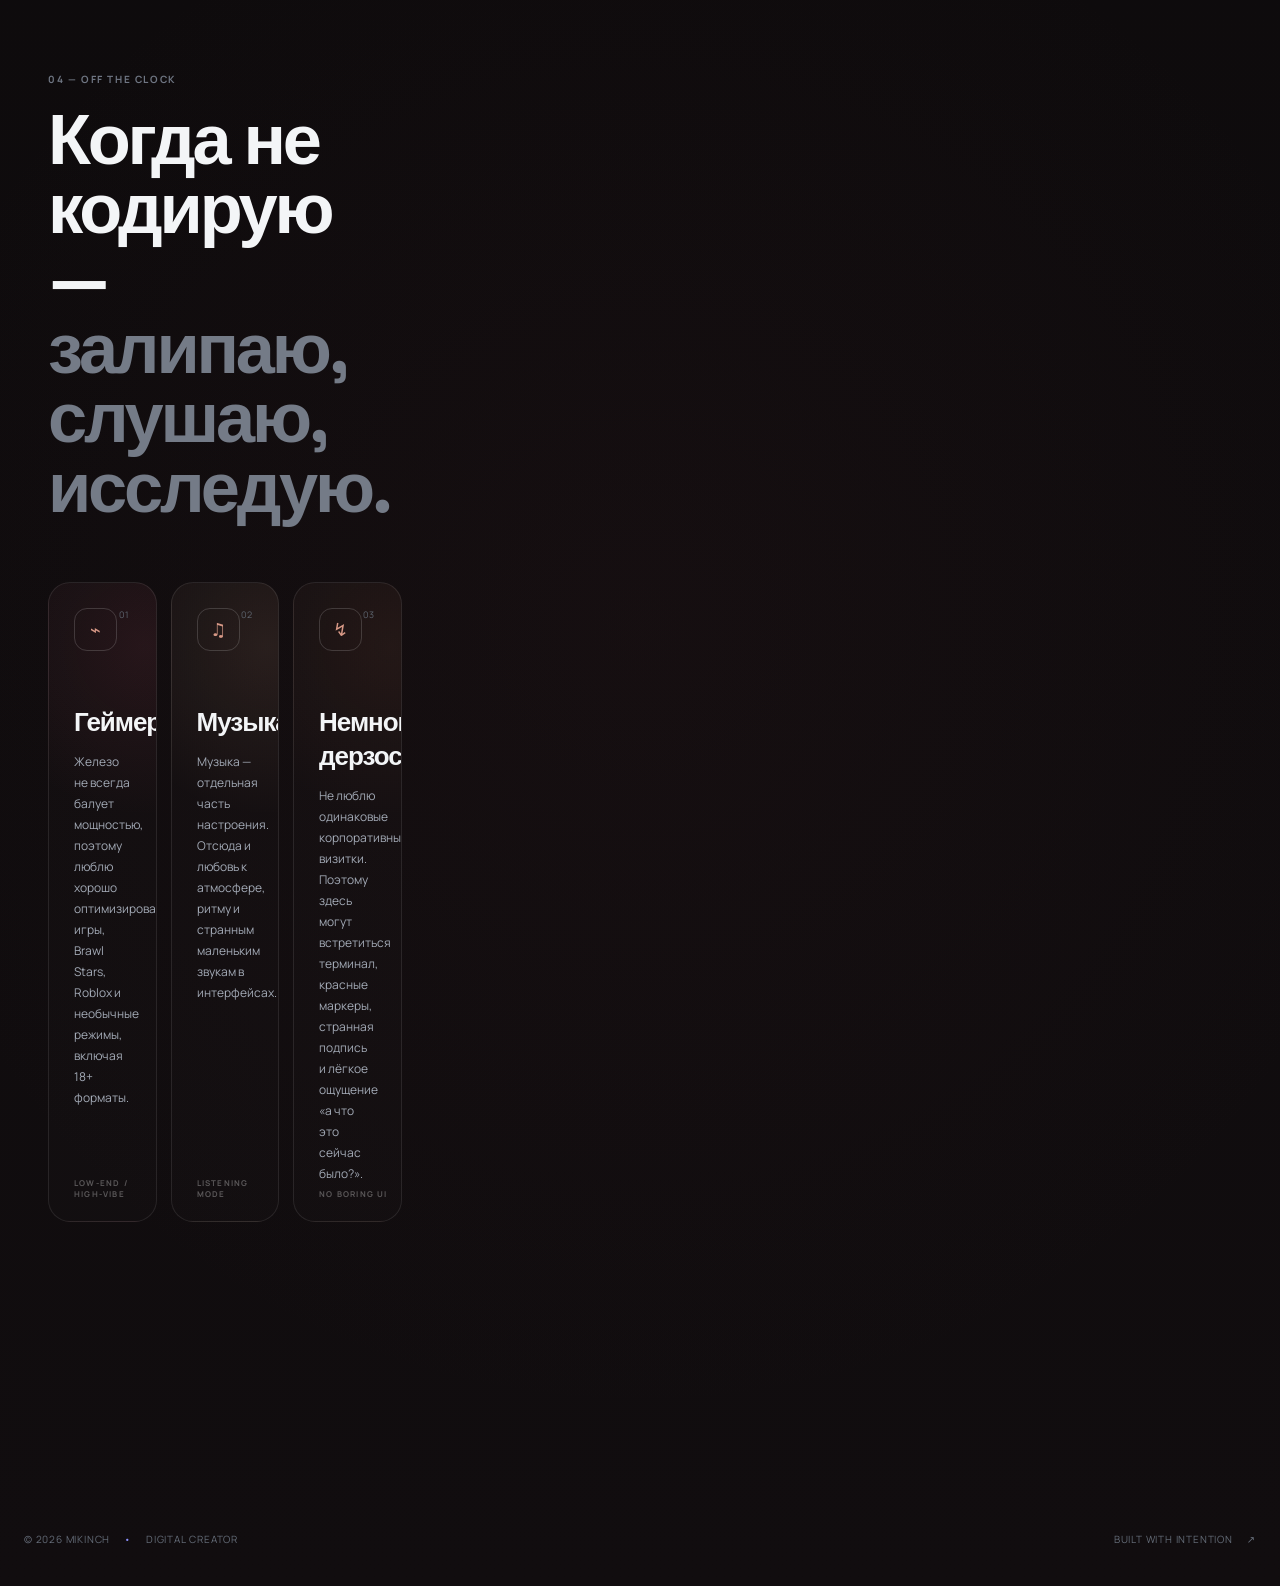
==== commit ff3448c3: "Add files via upload" ====
--- a/about.html
+++ b/about.html
@@ -9,7 +9,7 @@
   <link rel="stylesheet" href="style.css">
 </head>
 <body data-page="about">
-  <div class="cursor-glow" aria-hidden="true"></div><div class="page-noise" aria-hidden="true"></div>
+  <div class="cursor-glow" aria-hidden="true"></div><div class="page-noise" aria-hidden="true"></div><div class="corner-code" aria-hidden="true">MK / DIGITAL / 2026</div>
   <header class="site-header">
     <a class="brand magnetic" href="index.html"><span class="brand-mark">M</span><span class="brand-text">MIKINCH<span class="brand-dot">.</span></span></a>
     <button class="menu-toggle" aria-label="Открыть меню" aria-expanded="false"><span></span><span></span></button>
@@ -36,7 +36,16 @@
         <div class="about-block reveal"><span class="section-index">02 — HOW</span><h2>Инструмент выбирается под задачу.</h2><p>Где-то быстрее написать код самому. Где-то эффективнее взять AI, шаблон Canva или готовую библиотеку. Важнее конечный результат и удобство использования.</p></div>
         <div class="about-block reveal"><span class="section-index">03 — PROFILE</span><div class="facts-grid"><div><span>Base</span><strong data-profile-location>Uzbekistan</strong></div><div><span>Focus</span><strong>Code · Art · AI</strong></div><div><span>Format</span><strong>Online</strong></div><div><span>Status</span><strong>Open to projects</strong></div></div></div>
       </div>
+
+    <section class="section hobby-section">
+      <div class="section-heading reveal"><span class="section-index">04 — OFF THE CLOCK</span><h2>Когда не кодирую —<br><span class="muted">залипаю, слушаю, исследую.</span></h2></div>
+      <div class="hobby-grid">
+        <article class="hobby-card reveal tilt-card"><span class="hobby-no">01</span><div class="hobby-icon">⌁</div><h3>Геймер</h3><p>Железо не всегда балует мощностью, поэтому люблю хорошо оптимизированные игры, Brawl Stars, Roblox и необычные режимы, включая 18+ форматы.</p><span class="hobby-tag">LOW-END / HIGH-VIBE</span></article>
+        <article class="hobby-card reveal reveal-delay-1 tilt-card"><span class="hobby-no">02</span><div class="hobby-icon">♫</div><h3>Музыка</h3><p>Музыка — отдельная часть настроения. Отсюда и любовь к атмосфере, ритму и странным маленьким звукам в интерфейсах.</p><span class="hobby-tag">LISTENING MODE</span></article>
+        <article class="hobby-card reveal reveal-delay-2 tilt-card"><span class="hobby-no">03</span><div class="hobby-icon">↯</div><h3>Немного дерзости</h3><p>Не люблю одинаковые корпоративные визитки. Поэтому здесь могут встретиться терминал, красные маркеры, странная подпись и лёгкое ощущение «а что это сейчас было?».</p><span class="hobby-tag">NO BORING UI</span></article>
+      </div>
     </section>
+
   </main>
 
   <footer class="site-footer"><div><span>© <span id="year"></span> Mikinch</span><span class="footer-dot">•</span><span>Digital creator</span></div><div><span>Built with intention</span><span>↗</span></div></footer>
--- a/style.css
+++ b/style.css
@@ -1,6 +1,25 @@
+
+/* Rich-detail layer */
+body::before{content:"";position:fixed;inset:0;pointer-events:none;z-index:0;opacity:.34;background:linear-gradient(rgba(255,255,255,.018) 1px,transparent 1px),linear-gradient(90deg,rgba(255,255,255,.014) 1px,transparent 1px);background-size:72px 72px;mask-image:linear-gradient(to bottom,rgba(0,0,0,.7),transparent 78%);}
+.site-header::after{content:"MKN / 001";position:absolute;left:50%;bottom:-1px;transform:translateX(-50%);color:rgba(255,255,255,.18);font:700 8px/1 "Space Grotesk",sans-serif;letter-spacing:.28em;}
+.brand{position:relative;}
+.brand::before{content:"DIGITAL / PERSONAL STUDIO";position:absolute;left:48px;top:-12px;white-space:nowrap;color:rgba(255,255,255,.22);font-size:7px;letter-spacing:.16em;text-transform:uppercase;}
+.visual-frame::after{content:"";position:absolute;inset:12px;border:1px solid rgba(255,255,255,.045);border-radius:21px;pointer-events:none;}
+.hero-orbit{position:absolute;border:1px solid rgba(185,74,98,.15);border-radius:50%;pointer-events:none;filter:blur(.2px);}
+.hero-orbit-a{width:500px;height:500px;right:-140px;top:12%;}.hero-orbit-b{width:720px;height:720px;right:-250px;top:-10%;border-color:rgba(213,161,126,.07);}
+.service-card:nth-child(1){background:radial-gradient(circle at 85% 15%,rgba(185,74,98,.10),transparent 26%),rgba(255,255,255,.018);}.service-card:nth-child(2){background:radial-gradient(circle at 85% 15%,rgba(155,90,60,.11),transparent 26%),rgba(255,255,255,.018);}.service-card:nth-child(3){background:radial-gradient(circle at 85% 15%,rgba(213,161,126,.09),transparent 26%),rgba(255,255,255,.018);}.service-card:nth-child(4){background:radial-gradient(circle at 85% 15%,rgba(128,67,86,.12),transparent 26%),rgba(255,255,255,.018);}
+.service-card:hover{box-shadow:0 30px 90px rgba(83,30,40,.18),inset 0 1px 0 rgba(255,255,255,.05);}
+.service-card::after{content:"OPEN / 24";position:absolute;right:27px;bottom:27px;color:rgba(255,255,255,.16);font-size:8px;letter-spacing:.16em;text-transform:uppercase;}
+.work-card,.portfolio-card{position:relative;}.work-card::after,.portfolio-card::after{content:"SELECTED";position:absolute;top:17px;right:18px;z-index:3;padding:7px 8px;border:1px solid rgba(255,255,255,.10);background:rgba(7,8,10,.45);backdrop-filter:blur(10px);color:rgba(255,255,255,.5);border-radius:999px;font-size:7px;font-weight:700;letter-spacing:.15em;}
+.visual-code::before{content:"{ }";position:absolute;top:14%;right:11%;font:700 92px/.8 "Space Grotesk",sans-serif;color:rgba(255,255,255,.035);letter-spacing:-.12em;}
+.visual-art::before{content:"M / ART";position:absolute;left:7%;top:8%;color:rgba(255,255,255,.24);font:700 8px/1 "Space Grotesk",sans-serif;letter-spacing:.18em;}
+.visual-slide::before{content:"FRAME 03";position:absolute;left:7%;top:8%;color:rgba(255,255,255,.2);font:700 8px/1 "Space Grotesk",sans-serif;letter-spacing:.18em;}
+.visual-product::before{content:"SHOP / VISUAL";position:absolute;left:7%;top:8%;color:rgba(255,255,255,.22);font:700 8px/1 "Space Grotesk",sans-serif;letter-spacing:.16em;}
+.corner-code{position:fixed;left:16px;bottom:15px;z-index:25;color:rgba(255,255,255,.17);font:700 7px/1 "Space Grotesk",sans-serif;letter-spacing:.16em;writing-mode:vertical-rl;transform:rotate(180deg);pointer-events:none;}
+@media(max-width:760px){.brand::before,.site-header::after{display:none;}body::before{background-size:52px 52px;opacity:.22;}.hero-orbit-a{width:320px;height:320px;right:-150px;top:9%;}.hero-orbit-b{width:460px;height:460px;right:-240px;top:-2%;}.corner-code{display:none;}}
 :root {
-  --bg: #080a0f;
-  --bg-2: #0c0f16;
+  --bg: #0b090a;
+  --bg-2: #120d0f;
   --panel: rgba(18, 22, 31, .72);
   --panel-strong: #10141d;
   --line: rgba(255,255,255,.09);
@@ -8,9 +27,9 @@
   --text: #f3f5f7;
   --muted: #a3aab6;
   --muted-2: #6f7683;
-  --accent: #a78bfa;
-  --accent-2: #4fd1c5;
-  --accent-3: #78a5ff;
+  --accent: #b94a62;
+  --accent-2: #9b5a3c;
+  --accent-3: #d5a17e;
   --max: 1240px;
   --ease: cubic-bezier(.22,1,.36,1);
 }
@@ -21,9 +40,10 @@
   margin: 0;
   color: var(--text);
   background:
-    radial-gradient(circle at 12% 10%, rgba(120,165,255,.08), transparent 28%),
-    radial-gradient(circle at 85% 22%, rgba(167,139,250,.09), transparent 30%),
-    linear-gradient(180deg, #080a0f 0%, #0a0d13 100%);
+    radial-gradient(circle at 10% 12%, rgba(185,74,98,.12), transparent 26%),
+    radial-gradient(circle at 88% 18%, rgba(155,90,60,.11), transparent 29%),
+    radial-gradient(circle at 50% 70%, rgba(98,48,55,.08), transparent 34%),
+    linear-gradient(180deg, #0b090a 0%, #110d0f 100%);
   font-family: "Manrope", system-ui, sans-serif;
   overflow-x: hidden;
 }
@@ -38,7 +58,7 @@
 }
 .cursor-glow {
   position: fixed; width: 260px; height: 260px; border-radius: 50%; pointer-events: none; z-index: 0;
-  background: radial-gradient(circle, rgba(120,165,255,.09) 0%, rgba(167,139,250,.045) 35%, transparent 68%);
+  background: radial-gradient(circle, rgba(185,74,98,.12) 0%, rgba(213,161,126,.055) 35%, transparent 68%);
   transform: translate3d(-500px,-500px,0); margin: -130px 0 0 -130px; transition: transform .12s linear;
   filter: blur(4px);
 }
@@ -94,7 +114,7 @@
 h1, h2, h3 { font-family: "Space Grotesk", sans-serif; margin: 0; }
 .hero h1 { font-size: clamp(54px, 7.2vw, 102px); line-height: .95; letter-spacing: -.055em; max-width: 880px; }
 .gradient-text {
-  background: linear-gradient(100deg, #f7f8fb 0%, #bcaafc 36%, #8ddfd6 74%, #a6c2ff 100%);
+  background: linear-gradient(100deg, #fff8f5 0%, #d78393 36%, #d7ae91 70%, #f0c7bb 100%);
   -webkit-background-clip: text; background-clip: text; color: transparent;
   background-size: 200% 100%; animation: gradientShift 9s ease-in-out infinite alternate;
 }
@@ -206,7 +226,7 @@
 .visual-code .l1{width:55%;top:32%;left:11%}.visual-code .l2{width:74%;top:42%;left:11%}.visual-code .l3{width:43%;top:52%;left:11%}.visual-code .l4{width:61%;top:62%;left:11%}.visual-code .l5{width:37%;top:72%;left:11%}
 .code-caret{position:absolute;left:11%;top:79%;color:#9de3d7;font-family:monospace;animation:blink 1.2s steps(2) infinite}
 @keyframes blink{50%{opacity:0}}
-.visual-art { background: radial-gradient(circle at 45% 45%, rgba(167,139,250,.18), transparent 25%), radial-gradient(circle at 64% 55%, rgba(79,209,197,.12), transparent 23%), #0a0d12; }
+.visual-art { background: radial-gradient(circle at 45% 45%, rgba(185,74,98,.18), transparent 25%), radial-gradient(circle at 64% 55%, rgba(155,90,60,.12), transparent 23%), #0a0d12; }
 .art-glow{position:absolute;left:24%;top:18%;width:52%;aspect-ratio:1;border-radius:50%;background:radial-gradient(circle,rgba(255,255,255,.08),rgba(167,139,250,.08) 30%,transparent 68%);filter:blur(1px);animation:artPulse 6s ease-in-out infinite}
 @keyframes artPulse{50%{transform:scale(1.08);opacity:.75}}
 .art-shape{position:absolute;border:1px solid rgba(255,255,255,.12);border-radius:50%;}.shape-a{width:52%;height:72%;left:26%;top:16%;transform:rotate(17deg)}.shape-b{width:33%;height:47%;left:36%;top:27%;transform:rotate(-24deg);border-color:rgba(178,164,255,.25)}
@@ -215,7 +235,7 @@
 .slide-grid{position:absolute;inset:14%;display:grid;grid-template-columns:1fr 1fr;grid-template-rows:1fr 1fr;gap:7px;transform:rotate(-8deg);opacity:.8}
 .slide-grid i{border:1px solid rgba(255,255,255,.1);background:rgba(255,255,255,.02);border-radius:8px}
 .slide-title{position:absolute;left:18%;bottom:18%;font-family:"Space Grotesk";font-size:30px;line-height:.9;font-weight:700;letter-spacing:-.05em}
-.visual-product{display:grid;place-items:center;background:radial-gradient(circle at 50% 40%,rgba(120,165,255,.12),transparent 28%),#0a0d12;}
+.visual-product{display:grid;place-items:center;background:radial-gradient(circle at 50% 40%,rgba(213,161,126,.12),transparent 28%),#0a0d12;}
 .product-card-mini{width:44%;aspect-ratio:4/5;border:1px solid rgba(255,255,255,.14);border-radius:16px;display:grid;place-items:center;text-align:center;position:relative;overflow:hidden;font-family:"Space Grotesk";font-size:20px;font-weight:600;letter-spacing:-.04em;background:linear-gradient(145deg,rgba(255,255,255,.05),rgba(255,255,255,.01));}
 .product-glow{position:absolute;width:150%;aspect-ratio:1;border-radius:50%;background:radial-gradient(circle,rgba(167,139,250,.22),transparent 65%);top:-25%;animation:productFloat 5s ease-in-out infinite}
 @keyframes productFloat{50%{transform:translateY(18px)}}
@@ -234,11 +254,11 @@
 
 .portfolio-grid-full{display:grid;grid-template-columns:1.3fr .7fr;gap:14px;padding-bottom:140px}.portfolio-card{border:1px solid var(--line);border-radius:22px;overflow:hidden;background:rgba(255,255,255,.018)}.portfolio-card-wide{grid-row:span 2}.portfolio-card .work-visual{min-height:330px}.portfolio-card-wide .work-visual{min-height:670px}.portfolio-info{padding:24px}.portfolio-info>span{color:#6e7683;font-size:9px;letter-spacing:.15em}.portfolio-info h2{font-size:24px;letter-spacing:-.04em;margin:14px 0 8px}.portfolio-info p{color:var(--muted);font-size:12px;line-height:1.7;margin:0;}
 
-.about-layout{display:grid;grid-template-columns:.55fr 1fr;gap:100px;padding-bottom:140px}.profile-card{height:max-content;border:1px solid var(--line);border-radius:24px;padding:25px;position:sticky;top:25px;background:linear-gradient(145deg,rgba(255,255,255,.035),rgba(255,255,255,.012))}.profile-avatar{aspect-ratio:1;border-radius:20px;background:radial-gradient(circle at 50% 50%,rgba(167,139,250,.17),transparent 30%),linear-gradient(145deg,#111620,#0b0e14);display:grid;place-items:center;position:relative;overflow:hidden}.profile-avatar-inner{width:44%;aspect-ratio:1;border-radius:50%;display:grid;place-items:center;font-family:"Space Grotesk";font-size:80px;font-weight:700;border:1px solid rgba(255,255,255,.17);background:linear-gradient(145deg,rgba(167,139,250,.24),rgba(79,209,197,.1));box-shadow:0 0 70px rgba(120,165,255,.12)}.profile-handle{display:block;font-size:22px;font-family:"Space Grotesk";margin-top:20px}.profile-location{display:block;color:#757d8a;font-size:11px;margin-top:6px}.profile-line{height:1px;background:var(--line);margin:22px 0}.profile-status{display:flex;gap:8px;align-items:center;font-size:9px;letter-spacing:.1em;text-transform:uppercase;color:#7f8794}.about-block{padding:0 0 62px;border-bottom:1px solid var(--line);margin-bottom:62px}.about-block h2{font-size:clamp(32px,4.4vw,55px);line-height:1;letter-spacing:-.05em;margin:17px 0 18px}.about-block p{color:var(--muted);font-size:14px;line-height:1.9;max-width:730px}.facts-grid{display:grid;grid-template-columns:1fr 1fr;gap:14px;margin-top:23px}.facts-grid div{border:1px solid var(--line);border-radius:15px;padding:17px}.facts-grid span{display:block;color:#6e7682;font-size:9px;letter-spacing:.13em;text-transform:uppercase;margin-bottom:8px}.facts-grid strong{font-family:"Space Grotesk";font-size:16px;font-weight:600;letter-spacing:-.02em;}
+.about-layout{display:grid;grid-template-columns:.55fr 1fr;gap:100px;padding-bottom:140px}.profile-card{height:max-content;border:1px solid var(--line);border-radius:24px;padding:25px;position:sticky;top:25px;background:linear-gradient(145deg,rgba(255,255,255,.035),rgba(255,255,255,.012))}.profile-avatar{aspect-ratio:1;border-radius:20px;background:radial-gradient(circle at 50% 50%,rgba(167,139,250,.17),transparent 30%),linear-gradient(145deg,#111620,#0b0e14);display:grid;place-items:center;position:relative;overflow:hidden}.profile-avatar-inner{width:44%;aspect-ratio:1;border-radius:50%;display:grid;place-items:center;font-family:"Space Grotesk";font-size:80px;font-weight:700;border:1px solid rgba(255,255,255,.17);background:linear-gradient(145deg,rgba(167,139,250,.24),rgba(79,209,197,.1));box-shadow:0 0 70px rgba(213,161,126,.12)}.profile-handle{display:block;font-size:22px;font-family:"Space Grotesk";margin-top:20px}.profile-location{display:block;color:#757d8a;font-size:11px;margin-top:6px}.profile-line{height:1px;background:var(--line);margin:22px 0}.profile-status{display:flex;gap:8px;align-items:center;font-size:9px;letter-spacing:.1em;text-transform:uppercase;color:#7f8794}.about-block{padding:0 0 62px;border-bottom:1px solid var(--line);margin-bottom:62px}.about-block h2{font-size:clamp(32px,4.4vw,55px);line-height:1;letter-spacing:-.05em;margin:17px 0 18px}.about-block p{color:var(--muted);font-size:14px;line-height:1.9;max-width:730px}.facts-grid{display:grid;grid-template-columns:1fr 1fr;gap:14px;margin-top:23px}.facts-grid div{border:1px solid var(--line);border-radius:15px;padding:17px}.facts-grid span{display:block;color:#6e7682;font-size:9px;letter-spacing:.13em;text-transform:uppercase;margin-bottom:8px}.facts-grid strong{font-family:"Space Grotesk";font-size:16px;font-weight:600;letter-spacing:-.02em;}
 
 .contact-layout{display:grid;grid-template-columns:.65fr 1.35fr;gap:95px;padding-bottom:120px}.contact-intro h2{font-size:clamp(34px,5vw,58px);line-height:.98;letter-spacing:-.05em;margin:17px 0}.contact-intro p{color:var(--muted);line-height:1.8;max-width:430px}.contact-list{border-top:1px solid var(--line)}.contact-item{display:flex;align-items:center;justify-content:space-between;padding:26px 0;border-bottom:1px solid var(--line);transition:padding .35s var(--ease),border-color .35s}.contact-item:hover{padding-left:12px;padding-right:12px;border-color:rgba(255,255,255,.16)}.contact-item strong{display:block;font-family:"Space Grotesk";font-size:26px;letter-spacing:-.04em;margin-top:8px}.contact-item>span{font-size:27px;color:#9ba3b2}.mini-faq{padding-bottom:140px}
 
-.profile-page{padding:120px 0 140px}.profile-page-title{display:flex;gap:18px;align-items:center;margin-top:22px}.profile-page-title h1{font-size:clamp(60px,8vw,110px);line-height:.9;letter-spacing:-.065em}.live-chip{display:inline-flex;gap:7px;align-items:center;padding:8px 10px;border:1px solid var(--line);border-radius:100px;color:#89919e;font-size:9px;text-transform:uppercase;letter-spacing:.12em}.live-chip i{width:6px;height:6px;background:#63e6be;border-radius:50%;box-shadow:0 0 12px rgba(99,230,190,.65)}.profile-page-head p{color:var(--muted);font-size:16px;line-height:1.7;margin-top:22px}.profile-page-grid{display:grid;grid-template-columns:.65fr 1.35fr;gap:14px;margin-top:70px}.profile-large-card,.profile-text-card{border:1px solid var(--line);border-radius:24px;background:rgba(255,255,255,.018);overflow:hidden}.profile-large-card{padding:24px}.profile-card-top,.profile-card-bottom{display:flex;justify-content:space-between;font-size:9px;letter-spacing:.14em;color:#68707d;text-transform:uppercase}.profile-photo-placeholder{margin:24px 0;aspect-ratio:1;border-radius:20px;display:grid;place-items:center;position:relative;overflow:hidden;background:radial-gradient(circle at 50% 40%,rgba(167,139,250,.18),transparent 30%),radial-gradient(circle at 60% 70%,rgba(79,209,197,.11),transparent 30%),#0b0e14;border:1px solid var(--line)}.profile-photo-letter{font-family:"Space Grotesk";font-weight:700;font-size:110px;letter-spacing:-.08em;color:#f4f5f6;z-index:2}.profile-photo-glow{position:absolute;width:65%;aspect-ratio:1;border-radius:50%;background:radial-gradient(circle,rgba(120,165,255,.14),transparent 67%);animation:floatOrb 6s ease-in-out infinite}.profile-text-card{padding:36px}.profile-text-card h2{font-size:clamp(34px,4.4vw,58px);line-height:.98;letter-spacing:-.055em;margin:18px 0}.profile-text-card>p{color:var(--muted);line-height:1.8;max-width:680px}.profile-facts{margin-top:42px}.profile-edit-note{margin-top:14px;border:1px dashed rgba(255,255,255,.12);border-radius:17px;padding:19px 22px;display:flex;gap:20px;align-items:flex-start}.profile-edit-note span{font-size:9px;letter-spacing:.14em;color:#7d8591;white-space:nowrap}.profile-edit-note p{margin:0;color:#7d8591;font-size:11px;line-height:1.7}.profile-edit-note code{font-family:monospace;color:#aeb5c3;}
+.profile-page{padding:120px 0 140px}.profile-page-title{display:flex;gap:18px;align-items:center;margin-top:22px}.profile-page-title h1{font-size:clamp(60px,8vw,110px);line-height:.9;letter-spacing:-.065em}.live-chip{display:inline-flex;gap:7px;align-items:center;padding:8px 10px;border:1px solid var(--line);border-radius:100px;color:#89919e;font-size:9px;text-transform:uppercase;letter-spacing:.12em}.live-chip i{width:6px;height:6px;background:#63e6be;border-radius:50%;box-shadow:0 0 12px rgba(99,230,190,.65)}.profile-page-head p{color:var(--muted);font-size:16px;line-height:1.7;margin-top:22px}.profile-page-grid{display:grid;grid-template-columns:.65fr 1.35fr;gap:14px;margin-top:70px}.profile-large-card,.profile-text-card{border:1px solid var(--line);border-radius:24px;background:rgba(255,255,255,.018);overflow:hidden}.profile-large-card{padding:24px}.profile-card-top,.profile-card-bottom{display:flex;justify-content:space-between;font-size:9px;letter-spacing:.14em;color:#68707d;text-transform:uppercase}.profile-photo-placeholder{margin:24px 0;aspect-ratio:1;border-radius:20px;display:grid;place-items:center;position:relative;overflow:hidden;background:radial-gradient(circle at 50% 40%,rgba(185,74,98,.18),transparent 30%),radial-gradient(circle at 60% 70%,rgba(79,209,197,.11),transparent 30%),#0b0e14;border:1px solid var(--line)}.profile-photo-letter{font-family:"Space Grotesk";font-weight:700;font-size:110px;letter-spacing:-.08em;color:#f4f5f6;z-index:2}.profile-photo-glow{position:absolute;width:65%;aspect-ratio:1;border-radius:50%;background:radial-gradient(circle,rgba(120,165,255,.14),transparent 67%);animation:floatOrb 6s ease-in-out infinite}.profile-text-card{padding:36px}.profile-text-card h2{font-size:clamp(34px,4.4vw,58px);line-height:.98;letter-spacing:-.055em;margin:18px 0}.profile-text-card>p{color:var(--muted);line-height:1.8;max-width:680px}.profile-facts{margin-top:42px}.profile-edit-note{margin-top:14px;border:1px dashed rgba(255,255,255,.12);border-radius:17px;padding:19px 22px;display:flex;gap:20px;align-items:flex-start}.profile-edit-note span{font-size:9px;letter-spacing:.14em;color:#7d8591;white-space:nowrap}.profile-edit-note p{margin:0;color:#7d8591;font-size:11px;line-height:1.7}.profile-edit-note code{font-family:monospace;color:#aeb5c3;}
 
 .reveal{opacity:0;transform:translateY(26px);transition:opacity .85s var(--ease), transform .85s var(--ease)}.reveal.visible{opacity:1;transform:translateY(0)}.reveal-delay-1{transition-delay:.08s}.reveal-delay-2{transition-delay:.16s}.reveal-delay-3{transition-delay:.24s}
 
@@ -266,3 +286,86 @@
 @media (prefers-reduced-motion: reduce) {
   html{scroll-behavior:auto}.gradient-text,.visual-frame::before,.avatar-orb,.ring-one,.ring-two,.orbit-dot,.ticker-track,.art-glow,.product-glow,.cursor-glow{animation:none!important}.reveal{opacity:1!important;transform:none!important;transition:none!important}
 }
+
+
+/* MINI TERMINALS / CONSOLE DETAILS */
+.terminal-cluster { position: absolute; right: -8%; bottom: 5%; width: 480px; pointer-events: none; }
+.terminal-window { border: 1px solid rgba(255,255,255,.12); border-radius: 16px; background: rgba(8,9,12,.82); box-shadow: 0 28px 80px rgba(0,0,0,.36), inset 0 1px 0 rgba(255,255,255,.045); overflow: hidden; backdrop-filter: blur(14px); }
+.terminal-cluster .terminal-window { pointer-events: auto; }
+.terminal-offset { margin: -36px 0 0 54px; width: 78%; transform: rotate(1.4deg); }
+.terminal-cmd { transform: rotate(-1.2deg); }
+.terminal-bar { min-height: 31px; padding: 0 11px; display:flex; align-items:center; gap:9px; border-bottom:1px solid rgba(255,255,255,.08); background: rgba(255,255,255,.025); color:#7c8491; font: 700 8px/1 "Space Grotesk", sans-serif; letter-spacing:.09em; text-transform:uppercase; }
+.terminal-bar b { font-weight:600; color:#9ba2ad; flex:1; }
+.terminal-dots { display:flex; gap:4px; }
+.terminal-dots i { width:6px; height:6px; border-radius:50%; border:1px solid rgba(255,255,255,.16); }
+.terminal-dots i:first-child { background:rgba(185,74,98,.8); border-color:rgba(185,74,98,.9); }
+.terminal-dots i:nth-child(2) { background:rgba(155,90,60,.65); border-color:rgba(155,90,60,.8); }
+.terminal-dots i:nth-child(3) { background:rgba(213,161,126,.7); border-color:rgba(213,161,126,.8); }
+.terminal-body { padding:15px; min-height:164px; color:#b6c2c0; font: 10px/1.75 "Space Grotesk", monospace; white-space:pre-wrap; }
+.terminal-body .command { color:#e2a3ad; }
+.terminal-body .output { color:#939ca4; }
+.terminal-body .ok { color:#77d7b1; }
+.terminal-caret { color:#f0c8bb; animation: terminalBlink 1s steps(2) infinite; }
+@keyframes terminalBlink { 50% { opacity:0; } }
+.terminal-section { padding-bottom: 130px; }
+.terminal-grid { display:grid; grid-template-columns:1fr 1fr; gap:14px; }
+.terminal-grid .terminal-body { min-height:210px; }
+.terminal-grid .terminal-window:nth-child(1) { transform:translateY(8px) rotate(-.4deg); }
+.terminal-grid .terminal-window:nth-child(2) { transform:rotate(.7deg); }
+
+/* Little bit of bite */
+.corner-code::before { content:"NO CORPORATE BS"; display:block; margin-bottom:7px; color:rgba(185,74,98,.45); }
+.hero::after { content:"404: BORING UI NOT FOUND"; position:absolute; left:-78px; bottom:44px; color:rgba(185,74,98,.32); font:700 7px/1 "Space Grotesk", sans-serif; letter-spacing:.19em; transform:rotate(-90deg); }
+.eyebrow::after { content:" / KEEP IT WEIRD"; color:rgba(185,74,98,.7); }
+.button-primary { background:linear-gradient(100deg,#f5e9e4,#eec9bf); }
+.header-cta:hover { box-shadow:0 0 28px rgba(185,74,98,.11); }
+
+/* Portfolio not-yet-published state */
+.portfolio-empty-note { margin-bottom: 140px; border:1px dashed rgba(185,74,98,.34); border-radius:22px; padding:28px; display:grid; grid-template-columns:58px 1fr auto; gap:22px; align-items:center; background:linear-gradient(135deg, rgba(185,74,98,.055), rgba(255,255,255,.012)); }
+.empty-note-mark { width:46px;height:46px;border:1px solid rgba(185,74,98,.45);border-radius:14px;display:grid;place-items:center;color:#df8192;font:700 22px "Space Grotesk"; }
+.portfolio-empty-note h2 { font:600 28px/1.05 "Space Grotesk",sans-serif; letter-spacing:-.04em; margin:13px 0 8px; }
+.portfolio-empty-note p { margin:0; color:var(--muted); line-height:1.7; font-size:12px; max-width:680px; }
+
+/* Hobbies / personality */
+.hobby-section { padding-bottom: 130px; }
+.hobby-grid { display:grid; grid-template-columns:repeat(3,1fr); gap:14px; }
+.hobby-card { position:relative; min-height:280px; overflow:hidden; border:1px solid var(--line); border-radius:22px; padding:25px; background:linear-gradient(145deg,rgba(255,255,255,.03),rgba(255,255,255,.008)); }
+.hobby-card:nth-child(1) { background:radial-gradient(circle at 90% 10%,rgba(185,74,98,.11),transparent 29%),rgba(255,255,255,.012); }
+.hobby-card:nth-child(2) { background:radial-gradient(circle at 90% 10%,rgba(213,161,126,.10),transparent 29%),rgba(255,255,255,.012); }
+.hobby-card:nth-child(3) { background:radial-gradient(circle at 90% 10%,rgba(155,90,60,.10),transparent 29%),rgba(255,255,255,.012); }
+.hobby-no { position:absolute; top:25px;right:25px;color:#5f6671;font-size:9px;letter-spacing:.14em; }
+.hobby-icon { width:43px;height:43px;border:1px solid var(--line-strong);border-radius:13px;display:grid;place-items:center;color:#d79886;font-size:18px;margin-bottom:54px; }
+.hobby-card h3 { font-size:26px;letter-spacing:-.04em;margin-bottom:8px; }
+.hobby-card p { color:var(--muted);font-size:12px;line-height:1.75; }
+.hobby-tag { position:absolute;left:25px;bottom:22px;color:rgba(255,255,255,.30);font-size:8px;font-weight:700;letter-spacing:.15em; }
+.profile-hobby-strip { display:grid;grid-template-columns:repeat(3,1fr);gap:10px;margin-top:14px; }
+.profile-hobby-strip div { border:1px solid var(--line);border-radius:15px;padding:14px 15px;background:rgba(255,255,255,.015); }
+.profile-hobby-strip span { display:block;color:#6f7783;font-size:8px;letter-spacing:.14em;margin-bottom:7px; }
+.profile-hobby-strip strong { font:600 15px "Space Grotesk";letter-spacing:-.03em; }
+
+@media (max-width:980px) {
+  .terminal-cluster { position:relative; right:auto; bottom:auto; width:min(100%,520px); margin:10px 0 20px auto; }
+  .hero { padding-bottom:60px; }
+  .hero::after { display:none; }
+  .hobby-grid { grid-template-columns:1fr 1fr; }
+  .portfolio-empty-note { grid-template-columns:58px 1fr; }
+  .portfolio-empty-note .button { grid-column:2; justify-self:start; }
+}
+@media (max-width:760px) {
+  .terminal-cluster { width:100%; }
+  .terminal-offset { margin:-24px 0 0 24px; width:88%; }
+  .terminal-grid,.hobby-grid { grid-template-columns:1fr; }
+  .portfolio-empty-note { grid-template-columns:1fr; }
+  .portfolio-empty-note .button { grid-column:auto; }
+  .profile-hobby-strip { grid-template-columns:1fr; }
+  .corner-code { display:none; }
+}
+
+.terminal-body .command { color: #e9d1d5; }
+.terminal-body .output { color: #a5a2a4; white-space: pre-wrap; }
+.terminal-body .system { color: #c0a0a6; }
+.terminal-body .ok { color: #c98c9d; }
+.terminal-body .warn { color: #d2a16f; }
+.terminal-body .command::selection, .terminal-body .output::selection, .terminal-body .ok::selection, .terminal-body .warn::selection { background: rgba(185,74,98,.3); }
+.contact-item small { display:block; margin-top:7px; max-width:620px; color:#777f8b; font-size:10px; line-height:1.6; letter-spacing:.015em; }
+.contact-item:hover small { color:#949ca8; }
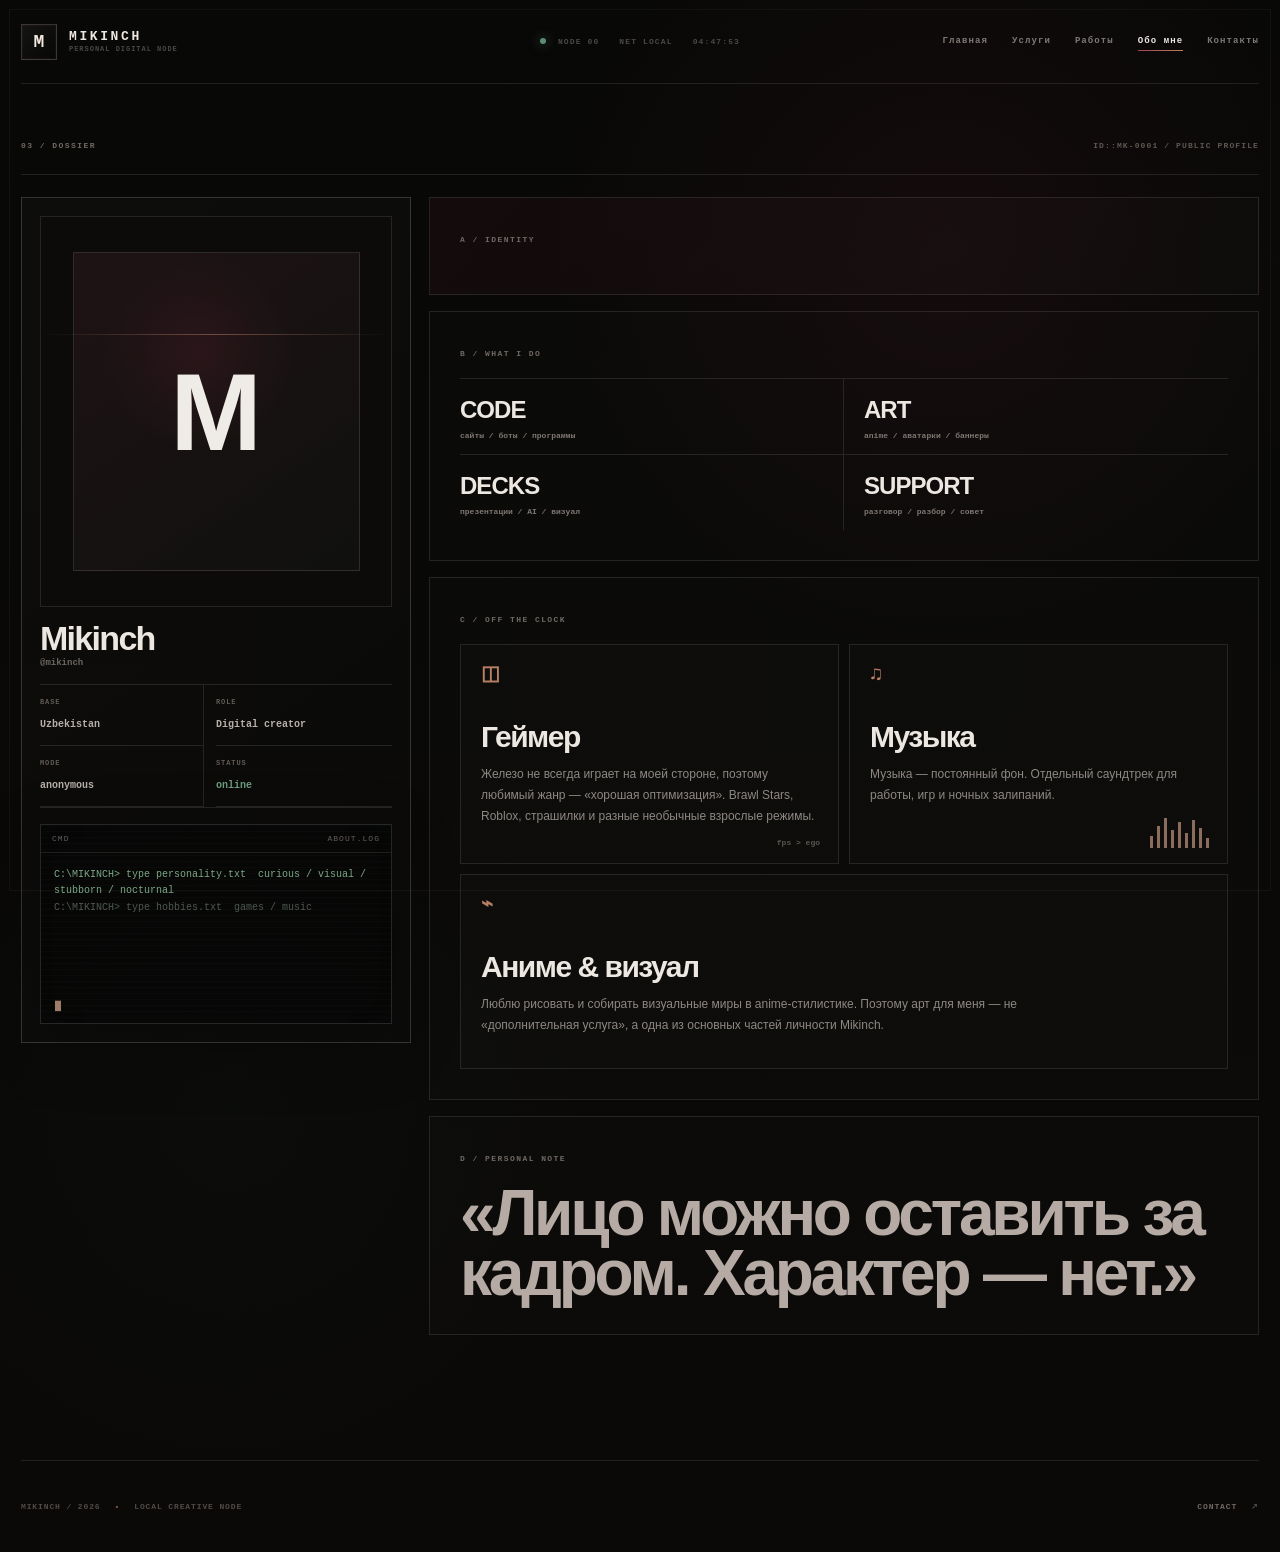
==== commit 08973ea5: "Add files via upload" ====
--- a/about.html
+++ b/about.html
@@ -1,54 +1,154 @@
 <!doctype html>
 <html lang="ru">
 <head>
-  <meta charset="utf-8"><meta name="viewport" content="width=device-width, initial-scale=1">
-  <meta name="description" content="О Mikinch — разработчик, digital creator и художник.">
+  <meta charset="utf-8">
+  <meta name="viewport" content="width=device-width, initial-scale=1">
+  <meta name="theme-color" content="#080807">
+  <meta name="description" content="Обо мне — Mikinch">
   <title>Обо мне — Mikinch</title>
-  <link rel="preconnect" href="https://fonts.googleapis.com"><link rel="preconnect" href="https://fonts.gstatic.com" crossorigin>
-  <link href="https://fonts.googleapis.com/css2?family=Manrope:wght@400;500;600;700;800&family=Space+Grotesk:wght@400;500;600;700&display=swap" rel="stylesheet">
   <link rel="stylesheet" href="style.css">
+  
 </head>
 <body data-page="about">
-  <div class="cursor-glow" aria-hidden="true"></div><div class="page-noise" aria-hidden="true"></div><div class="corner-code" aria-hidden="true">MK / DIGITAL / 2026</div>
-  <header class="site-header">
-    <a class="brand magnetic" href="index.html"><span class="brand-mark">M</span><span class="brand-text">MIKINCH<span class="brand-dot">.</span></span></a>
-    <button class="menu-toggle" aria-label="Открыть меню" aria-expanded="false"><span></span><span></span></button>
-    <nav class="main-nav"><a href="index.html" data-nav="home">Главная</a><a href="services.html" data-nav="services">Услуги</a><a href="portfolio.html" data-nav="portfolio">Работы</a><a href="about.html" data-nav="about">Обо мне</a><a href="contact.html" data-nav="contact">Контакты</a></nav>
-    <a class="header-cta magnetic" href="contact.html"><span>Связаться</span><span class="arrow">↗</span></a>
-  </header>
 
-  <main>
-    <section class="inner-hero section">
-      <div class="inner-hero-content reveal"><span class="section-index">ABOUT / PROFILE</span><h1>Привет. Я <span class="gradient-text" data-profile-name>Mikinch</span>.</h1><p data-profile-intro>Универсальный digital creator: код, визуал, AI и немного человеческой поддержки.</p></div>
-    </section>
+<div class="boot-overlay" aria-hidden="true">
+  <div class="boot-frame">
+    <div class="boot-meta"><span>MIKINCH / BOOT</span><span data-boot-state>LOCAL</span></div>
+    <div class="boot-title">loading <em>personality.exe</em></div>
+    <div class="boot-lines">
+      <div><span class="boot-caret">›</span><span data-boot-line>mount /creative</span></div>
+      <div><span class="boot-caret">›</span><span data-boot-line>scan /memory</span></div>
+      <div><span class="boot-caret">›</span><span data-boot-line>open /visual</span></div>
+    </div>
+    <div class="boot-progress">
+      <span data-boot-bar></span>
+    </div>
+    <div class="boot-foot"><span>00%</span><span>stay strange</span></div>
+  </div>
+</div>
+<div class="glitch-layer" aria-hidden="true"></div>
 
-    <section class="section about-layout">
-      <div class="profile-card reveal tilt-card">
-        <div class="profile-avatar"><div class="profile-avatar-inner">M</div></div>
-        <span class="profile-handle">@mikinch</span>
-        <span class="profile-location" data-profile-location>Uzbekistan</span>
-        <div class="profile-line"></div>
-        <div class="profile-status"><span class="status-dot"></span> accepting selected projects</div>
+
+<header class="topbar">
+  <a class="identity" href="index.html" data-transition>
+    <span class="identity-mark">M</span>
+    <span class="identity-copy">
+      <b>MIKINCH</b>
+      <small>PERSONAL DIGITAL NODE</small>
+    </span>
+  </a>
+
+  <div class="hud-status">
+    <span><i class="live-dot"></i> NODE 00</span>
+    <span>NET LOCAL</span>
+    <span id="hud-clock">00:00:00</span>
+  </div>
+
+  <button class="nav-toggle" type="button" aria-label="Открыть меню" aria-expanded="false">
+    <span></span><span></span><span></span>
+  </button>
+
+  <nav class="nav">
+    <a href="index.html" data-page-link="home" data-transition>Главная</a>
+    <a href="services.html" data-page-link="services" data-transition>Услуги</a>
+    <a href="portfolio.html" data-page-link="portfolio" data-transition>Работы</a>
+    <a href="about.html" data-page-link="about" data-transition>Обо мне</a>
+    <a href="contact.html" data-page-link="contact" data-transition>Контакты</a>
+  </nav>
+</header>
+
+<main>
+<section class="inner-screen about-screen">
+  <div class="dossier-head">
+    <span class="kicker">03 / DOSSIER</span>
+    <div class="dossier-code">ID::MK-0001 / PUBLIC PROFILE</div>
+  </div>
+
+  <div class="dossier-grid">
+    <aside class="dossier-card">
+      <div class="dossier-photo">
+        <img src="assets/avatar/mikinch-avatar.webp" alt="" onerror="this.style.display='none';this.nextElementSibling.style.display='grid';">
+        <div class="portrait-fallback">M</div>
+        <div class="photo-scan"></div>
       </div>
+      <div class="dossier-name">
+        <strong data-profile-name>Mikinch</strong>
+        <span>@mikinch</span>
+      </div>
+      <div class="dossier-facts">
+        <div><span>BASE</span><b data-profile-location>Uzbekistan</b></div>
+        <div><span>ROLE</span><b data-profile-role>Digital creator</b></div>
+        <div><span>MODE</span><b>anonymous</b></div>
+        <div><span>STATUS</span><b class="green-text">online</b></div>
+      </div>
+      <div class="dossier-terminal terminal" data-terminal="about">
+        <div class="terminal-head"><span>cmd</span><span>about.log</span></div>
+        <div class="terminal-body"></div><div class="terminal-cursor">█</div>
+      </div>
+    </aside>
 
-      <div class="about-copy">
-        <div class="about-block reveal"><span class="section-index">01 — WHO</span><h2>Анонимность — часть бренда.</h2><p>Здесь не обязательно показывать лицо, чтобы показывать качество работы. Mikinch — псевдоним и визуальный образ, который позволяет отделить личную жизнь от проектов.</p></div>
-        <div class="about-block reveal"><span class="section-index">02 — HOW</span><h2>Инструмент выбирается под задачу.</h2><p>Где-то быстрее написать код самому. Где-то эффективнее взять AI, шаблон Canva или готовую библиотеку. Важнее конечный результат и удобство использования.</p></div>
-        <div class="about-block reveal"><span class="section-index">03 — PROFILE</span><div class="facts-grid"><div><span>Base</span><strong data-profile-location>Uzbekistan</strong></div><div><span>Focus</span><strong>Code · Art · AI</strong></div><div><span>Format</span><strong>Online</strong></div><div><span>Status</span><strong>Open to projects</strong></div></div></div>
-      </div>
+    <div class="dossier-main">
+      <article class="dossier-block dossier-intro">
+        <span class="block-id">A / IDENTITY</span>
+        <h1 data-profile-headline>Не укладываюсь в одну профессию — и не собираюсь.</h1>
+        <p data-profile-bio></p>
+      </article>
 
-    <section class="section hobby-section">
-      <div class="section-heading reveal"><span class="section-index">04 — OFF THE CLOCK</span><h2>Когда не кодирую —<br><span class="muted">залипаю, слушаю, исследую.</span></h2></div>
-      <div class="hobby-grid">
-        <article class="hobby-card reveal tilt-card"><span class="hobby-no">01</span><div class="hobby-icon">⌁</div><h3>Геймер</h3><p>Железо не всегда балует мощностью, поэтому люблю хорошо оптимизированные игры, Brawl Stars, Roblox и необычные режимы, включая 18+ форматы.</p><span class="hobby-tag">LOW-END / HIGH-VIBE</span></article>
-        <article class="hobby-card reveal reveal-delay-1 tilt-card"><span class="hobby-no">02</span><div class="hobby-icon">♫</div><h3>Музыка</h3><p>Музыка — отдельная часть настроения. Отсюда и любовь к атмосфере, ритму и странным маленьким звукам в интерфейсах.</p><span class="hobby-tag">LISTENING MODE</span></article>
-        <article class="hobby-card reveal reveal-delay-2 tilt-card"><span class="hobby-no">03</span><div class="hobby-icon">↯</div><h3>Немного дерзости</h3><p>Не люблю одинаковые корпоративные визитки. Поэтому здесь могут встретиться терминал, красные маркеры, странная подпись и лёгкое ощущение «а что это сейчас было?».</p><span class="hobby-tag">NO BORING UI</span></article>
-      </div>
-    </section>
+      <article class="dossier-block">
+        <span class="block-id">B / WHAT I DO</span>
+        <div class="statement-grid">
+          <div><b>CODE</b><span>сайты / боты / программы</span></div>
+          <div><b>ART</b><span>anime / аватарки / баннеры</span></div>
+          <div><b>DECKS</b><span>презентации / AI / визуал</span></div>
+          <div><b>SUPPORT</b><span>разговор / разбор / совет</span></div>
+        </div>
+      </article>
 
-  </main>
+      <article id="off-clock" class="dossier-block off-clock">
+        <span class="block-id">C / OFF THE CLOCK</span>
+        <div class="off-clock-grid">
+          <div class="interest">
+            <span class="interest-icon">◫</span>
+            <h3>Геймер</h3>
+            <p>Железо не всегда играет на моей стороне, поэтому любимый жанр — «хорошая оптимизация». Brawl Stars, Roblox, страшилки и разные необычные взрослые режимы.</p>
+            <div class="interest-code">fps > ego</div>
+          </div>
+          <div class="interest">
+            <span class="interest-icon">♫</span>
+            <h3>Музыка</h3>
+            <p>Музыка — постоянный фон. Отдельный саундтрек для работы, игр и ночных залипаний.</p>
+            <div class="wave"><i></i><i></i><i></i><i></i><i></i><i></i><i></i><i></i><i></i></div>
+          </div>
+          <div class="interest wide">
+            <span class="interest-icon">⌁</span>
+            <h3>Аниме & визуал</h3>
+            <p>Люблю рисовать и собирать визуальные миры в anime-стилистике. Поэтому арт для меня — не «дополнительная услуга», а одна из основных частей личности Mikinch.</p>
+          </div>
+        </div>
+      </article>
 
-  <footer class="site-footer"><div><span>© <span id="year"></span> Mikinch</span><span class="footer-dot">•</span><span>Digital creator</span></div><div><span>Built with intention</span><span>↗</span></div></footer>
-  <script src="data/profile.js"></script><script src="script.js"></script>
+      <article class="dossier-block">
+        <span class="block-id">D / PERSONAL NOTE</span>
+        <blockquote>«Лицо можно оставить за кадром. Характер — нет.»</blockquote>
+      </article>
+    </div>
+  </div>
+</section>
+</main>
+
+<footer class="footer">
+  <div class="footer-left">
+    <span>MIKINCH / 2026</span>
+    <span class="footer-sep">•</span>
+    <span>LOCAL CREATIVE NODE</span>
+  </div>
+  <div class="footer-right">
+    <a href="contact.html" data-transition>CONTACT</a>
+    <span>↗</span>
+  </div>
+</footer>
+
+<script src="data/profile.js"></script>
+<script src="script.js"></script>
 </body>
-</html>
+</html>
--- a/style.css
+++ b/style.css
@@ -1,371 +1,228 @@
-
-/* Rich-detail layer */
-body::before{content:"";position:fixed;inset:0;pointer-events:none;z-index:0;opacity:.34;background:linear-gradient(rgba(255,255,255,.018) 1px,transparent 1px),linear-gradient(90deg,rgba(255,255,255,.014) 1px,transparent 1px);background-size:72px 72px;mask-image:linear-gradient(to bottom,rgba(0,0,0,.7),transparent 78%);}
-.site-header::after{content:"MKN / 001";position:absolute;left:50%;bottom:-1px;transform:translateX(-50%);color:rgba(255,255,255,.18);font:700 8px/1 "Space Grotesk",sans-serif;letter-spacing:.28em;}
-.brand{position:relative;}
-.brand::before{content:"DIGITAL / PERSONAL STUDIO";position:absolute;left:48px;top:-12px;white-space:nowrap;color:rgba(255,255,255,.22);font-size:7px;letter-spacing:.16em;text-transform:uppercase;}
-.visual-frame::after{content:"";position:absolute;inset:12px;border:1px solid rgba(255,255,255,.045);border-radius:21px;pointer-events:none;}
-.hero-orbit{position:absolute;border:1px solid rgba(185,74,98,.15);border-radius:50%;pointer-events:none;filter:blur(.2px);}
-.hero-orbit-a{width:500px;height:500px;right:-140px;top:12%;}.hero-orbit-b{width:720px;height:720px;right:-250px;top:-10%;border-color:rgba(213,161,126,.07);}
-.service-card:nth-child(1){background:radial-gradient(circle at 85% 15%,rgba(185,74,98,.10),transparent 26%),rgba(255,255,255,.018);}.service-card:nth-child(2){background:radial-gradient(circle at 85% 15%,rgba(155,90,60,.11),transparent 26%),rgba(255,255,255,.018);}.service-card:nth-child(3){background:radial-gradient(circle at 85% 15%,rgba(213,161,126,.09),transparent 26%),rgba(255,255,255,.018);}.service-card:nth-child(4){background:radial-gradient(circle at 85% 15%,rgba(128,67,86,.12),transparent 26%),rgba(255,255,255,.018);}
-.service-card:hover{box-shadow:0 30px 90px rgba(83,30,40,.18),inset 0 1px 0 rgba(255,255,255,.05);}
-.service-card::after{content:"OPEN / 24";position:absolute;right:27px;bottom:27px;color:rgba(255,255,255,.16);font-size:8px;letter-spacing:.16em;text-transform:uppercase;}
-.work-card,.portfolio-card{position:relative;}.work-card::after,.portfolio-card::after{content:"SELECTED";position:absolute;top:17px;right:18px;z-index:3;padding:7px 8px;border:1px solid rgba(255,255,255,.10);background:rgba(7,8,10,.45);backdrop-filter:blur(10px);color:rgba(255,255,255,.5);border-radius:999px;font-size:7px;font-weight:700;letter-spacing:.15em;}
-.visual-code::before{content:"{ }";position:absolute;top:14%;right:11%;font:700 92px/.8 "Space Grotesk",sans-serif;color:rgba(255,255,255,.035);letter-spacing:-.12em;}
-.visual-art::before{content:"M / ART";position:absolute;left:7%;top:8%;color:rgba(255,255,255,.24);font:700 8px/1 "Space Grotesk",sans-serif;letter-spacing:.18em;}
-.visual-slide::before{content:"FRAME 03";position:absolute;left:7%;top:8%;color:rgba(255,255,255,.2);font:700 8px/1 "Space Grotesk",sans-serif;letter-spacing:.18em;}
-.visual-product::before{content:"SHOP / VISUAL";position:absolute;left:7%;top:8%;color:rgba(255,255,255,.22);font:700 8px/1 "Space Grotesk",sans-serif;letter-spacing:.16em;}
-.corner-code{position:fixed;left:16px;bottom:15px;z-index:25;color:rgba(255,255,255,.17);font:700 7px/1 "Space Grotesk",sans-serif;letter-spacing:.16em;writing-mode:vertical-rl;transform:rotate(180deg);pointer-events:none;}
-@media(max-width:760px){.brand::before,.site-header::after{display:none;}body::before{background-size:52px 52px;opacity:.22;}.hero-orbit-a{width:320px;height:320px;right:-150px;top:9%;}.hero-orbit-b{width:460px;height:460px;right:-240px;top:-2%;}.corner-code{display:none;}}
-:root {
-  --bg: #0b090a;
-  --bg-2: #120d0f;
-  --panel: rgba(18, 22, 31, .72);
-  --panel-strong: #10141d;
-  --line: rgba(255,255,255,.09);
-  --line-strong: rgba(255,255,255,.16);
-  --text: #f3f5f7;
-  --muted: #a3aab6;
-  --muted-2: #6f7683;
-  --accent: #b94a62;
-  --accent-2: #9b5a3c;
-  --accent-3: #d5a17e;
-  --max: 1240px;
-  --ease: cubic-bezier(.22,1,.36,1);
-}
-
-* { box-sizing: border-box; }
-html { scroll-behavior: smooth; }
-body {
-  margin: 0;
-  color: var(--text);
+:root{
+  --bg:#080807;
+  --bg2:#0d0b0b;
+  --ink:#ede7e1;
+  --muted:#8e8782;
+  --faint:#4b4846;
+  --line:rgba(237,231,225,.11);
+  --line2:rgba(237,231,225,.19);
+  --wine:#7c273d;
+  --wine2:#a34157;
+  --brown:#7a4a35;
+  --brown2:#bd7f5a;
+  --green:#31553f;
+  --green2:#5e8c72;
+  --violet:#69477d;
+  --violet2:#aa77c6;
+  --cream:#d9b59d;
+  --max:1420px;
+  --mono:ui-monospace,SFMono-Regular,Consolas,"Liberation Mono",monospace;
+  --sans:Arial,"Helvetica Neue",sans-serif;
+  --ease:cubic-bezier(.2,.85,.25,1);
+}
+*{box-sizing:border-box}
+html{scroll-behavior:smooth}
+body{
+  margin:0;background:
+  radial-gradient(circle at 74% 16%,rgba(124,39,61,.10),transparent 25%),
+  radial-gradient(circle at 18% 72%,rgba(49,85,63,.06),transparent 23%),
+  linear-gradient(180deg,#080807 0%,#0a0908 100%);
+  color:var(--ink);font-family:var(--sans);overflow-x:hidden;
+}
+body::before{
+  content:"";position:fixed;inset:0;pointer-events:none;z-index:-2;opacity:.33;
   background:
-    radial-gradient(circle at 10% 12%, rgba(185,74,98,.12), transparent 26%),
-    radial-gradient(circle at 88% 18%, rgba(155,90,60,.11), transparent 29%),
-    radial-gradient(circle at 50% 70%, rgba(98,48,55,.08), transparent 34%),
-    linear-gradient(180deg, #0b090a 0%, #110d0f 100%);
-  font-family: "Manrope", system-ui, sans-serif;
-  overflow-x: hidden;
-}
-body.menu-open { overflow: hidden; }
-a { color: inherit; text-decoration: none; }
-button { font: inherit; }
-::selection { background: rgba(167,139,250,.25); }
-
-.page-noise {
-  position: fixed; inset: 0; pointer-events: none; z-index: 20; opacity: .03;
-  background-image: url("data:image/svg+xml,%3Csvg viewBox='0 0 180 180' xmlns='http://www.w3.org/2000/svg'%3E%3Cfilter id='n'%3E%3CfeTurbulence type='fractalNoise' baseFrequency='.9' numOctaves='3' stitchTiles='stitch'/%3E%3C/filter%3E%3Crect width='100%25' height='100%25' filter='url(%23n)' opacity='.6'/%3E%3C/svg%3E");
-}
-.cursor-glow {
-  position: fixed; width: 260px; height: 260px; border-radius: 50%; pointer-events: none; z-index: 0;
-  background: radial-gradient(circle, rgba(185,74,98,.12) 0%, rgba(213,161,126,.055) 35%, transparent 68%);
-  transform: translate3d(-500px,-500px,0); margin: -130px 0 0 -130px; transition: transform .12s linear;
-  filter: blur(4px);
-}
-main, header, footer { position: relative; z-index: 1; }
-
-.site-header {
-  width: min(var(--max), calc(100% - 48px));
-  margin: 0 auto;
-  height: 82px;
-  display: flex;
-  align-items: center;
-  justify-content: space-between;
-}
-.brand { display: inline-flex; align-items: center; gap: 11px; font-family: "Space Grotesk", sans-serif; font-weight: 700; letter-spacing: .04em; }
-.brand-mark {
-  width: 34px; height: 34px; display: grid; place-items: center;
-  border: 1px solid var(--line-strong); border-radius: 11px;
-  background: linear-gradient(145deg, rgba(255,255,255,.08), rgba(255,255,255,.02));
-  box-shadow: inset 0 1px 0 rgba(255,255,255,.08);
-}
-.brand-text { font-size: 15px; }
-.brand-dot { color: var(--accent); }
-.main-nav { display: flex; gap: 30px; margin-left: auto; margin-right: 34px; }
-.main-nav a {
-  color: var(--muted); font-size: 12px; letter-spacing: .06em; text-transform: uppercase;
-  position: relative; padding: 8px 0; transition: color .25s ease;
-}
-.main-nav a::after {
-  content: ""; position: absolute; left: 0; right: 100%; bottom: 2px; height: 1px;
-  background: linear-gradient(90deg, var(--accent), var(--accent-2)); transition: right .35s var(--ease);
-}
-.main-nav a:hover, .main-nav a.active { color: var(--text); }
-.main-nav a:hover::after, .main-nav a.active::after { right: 0; }
-
-.header-cta {
-  height: 40px; padding: 0 15px; display: inline-flex; align-items: center; gap: 10px;
-  border: 1px solid var(--line-strong); border-radius: 100px; background: rgba(255,255,255,.025);
-  font-size: 11px; letter-spacing: .05em; text-transform: uppercase; transition: background .25s, border .25s;
-}
-.header-cta:hover { background: rgba(255,255,255,.07); border-color: rgba(255,255,255,.24); }
-.header-cta .arrow { color: #d7dcff; }
-.menu-toggle { display: none; background: none; border: 0; color: white; }
-
-.section { width: min(var(--max), calc(100% - 48px)); margin: 0 auto; }
-.section-pad { padding: 140px 0; }
-.hero { min-height: calc(100vh - 82px); display: grid; grid-template-columns: 1.12fr .88fr; align-items: center; gap: 64px; position: relative; }
-.hero-copy { padding: 40px 0 64px; max-width: 730px; }
-.eyebrow, .section-index, .detail-kicker, .contact-type {
-  font-size: 10px; line-height: 1; letter-spacing: .16em; text-transform: uppercase; color: var(--muted-2); font-weight: 700;
-}
-.eyebrow { display: inline-flex; align-items: center; gap: 9px; margin-bottom: 26px; color: #98a2b3; }
-.status-dot { width: 7px; height: 7px; background: #63e6be; border-radius: 50%; box-shadow: 0 0 15px rgba(99,230,190,.7); }
-h1, h2, h3 { font-family: "Space Grotesk", sans-serif; margin: 0; }
-.hero h1 { font-size: clamp(54px, 7.2vw, 102px); line-height: .95; letter-spacing: -.055em; max-width: 880px; }
-.gradient-text {
-  background: linear-gradient(100deg, #fff8f5 0%, #d78393 36%, #d7ae91 70%, #f0c7bb 100%);
-  -webkit-background-clip: text; background-clip: text; color: transparent;
-  background-size: 200% 100%; animation: gradientShift 9s ease-in-out infinite alternate;
-}
-@keyframes gradientShift { from { background-position: 0% 50%; } to { background-position: 100% 50%; } }
-.hero-lead { max-width: 620px; color: var(--muted); font-size: 16px; line-height: 1.8; margin: 30px 0; }
-.hero-actions { display: flex; gap: 12px; flex-wrap: wrap; }
-.button {
-  display: inline-flex; align-items: center; justify-content: center; gap: 20px;
-  min-height: 52px; padding: 0 20px; border-radius: 13px; font-size: 12px; font-weight: 700; letter-spacing: .04em;
-  border: 1px solid var(--line-strong); transition: border .25s, background .25s, box-shadow .25s;
-}
-.button-primary {
-  color: #090b10; background: #f4f5f7; border-color: transparent;
-  box-shadow: 0 18px 45px rgba(0,0,0,.24), inset 0 1px 0 rgba(255,255,255,.8);
-}
-.button-primary:hover { box-shadow: 0 22px 56px rgba(86,92,255,.22), inset 0 1px 0 rgba(255,255,255,.85); }
-.button-ghost { background: rgba(255,255,255,.02); color: #dde2e9; }
-.button-ghost:hover { background: rgba(255,255,255,.06); border-color: rgba(255,255,255,.23); }
-.hero-meta { display: flex; align-items: center; gap: 12px; margin-top: 30px; color: var(--muted-2); font-size: 10px; letter-spacing: .04em; text-transform: uppercase; }
-.meta-line { width: 42px; height: 1px; background: var(--line-strong); }
-
-.hero-visual { display: flex; justify-content: flex-end; }
-.visual-frame {
-  width: min(100%, 450px); aspect-ratio: 1 / 1.12; border: 1px solid var(--line-strong); border-radius: 30px;
+    linear-gradient(rgba(255,255,255,.022) 1px,transparent 1px),
+    linear-gradient(90deg,rgba(255,255,255,.015) 1px,transparent 1px);
+  background-size:60px 60px;
+  mask-image:linear-gradient(to bottom,rgba(0,0,0,.75),transparent 92%);
+}
+body::after{
+  content:"";position:fixed;inset:9px;border:1px solid rgba(255,255,255,.045);pointer-events:none;z-index:80;
+}
+a{color:inherit;text-decoration:none}
+button{font:inherit}
+::selection{background:rgba(163,65,87,.26);color:#fff}
+main,.topbar,.footer{position:relative;z-index:2}
+.topbar{
+  width:min(var(--max),calc(100% - 42px));margin:0 auto;min-height:84px;
+  display:grid;grid-template-columns:1fr auto 1fr;align-items:center;
+  border-bottom:1px solid var(--line);position:relative;
+}
+.identity{display:inline-flex;gap:12px;align-items:center;width:max-content}
+.identity-mark{
+  width:36px;height:36px;border:1px solid var(--line2);display:grid;place-items:center;
+  font:700 18px/1 var(--mono);color:#f4e9e0;background:linear-gradient(135deg,rgba(255,255,255,.05),transparent);
+  box-shadow:inset 0 0 0 1px rgba(124,39,61,.12);
+}
+.identity-copy{display:flex;flex-direction:column;gap:3px}
+.identity-copy b{font:700 13px/1 var(--mono);letter-spacing:.2em}
+.identity-copy small{font:700 7px/1 var(--mono);letter-spacing:.14em;color:var(--faint)}
+.hud-status{display:flex;gap:20px;justify-content:center;font:700 8px/1 var(--mono);letter-spacing:.14em;color:var(--faint)}
+.hud-status b{color:#8d7f72;font-weight:700}
+.live-dot{display:inline-block;width:6px;height:6px;border-radius:50%;background:#5e8c72;box-shadow:0 0 12px rgba(94,140,114,.7);margin-right:6px}
+.nav{display:flex;gap:24px;justify-content:flex-end}
+.nav a{font:700 9px/1 var(--mono);letter-spacing:.12em;color:#7f7975;position:relative;padding:10px 0}
+.nav a::after{content:"";position:absolute;left:0;right:100%;bottom:5px;height:1px;background:linear-gradient(90deg,var(--wine2),var(--brown2));transition:right .35s var(--ease)}
+.nav a:hover,.nav a.active{color:#eee8e4}.nav a:hover::after,.nav a.active::after{right:0}
+.nav-toggle{display:none}
+.screen{width:min(var(--max),calc(100% - 42px));margin:0 auto}
+.kicker,.block-id{
+  font:700 8px/1 var(--mono);letter-spacing:.18em;text-transform:uppercase;color:#706964
+}
+.home-screen{min-height:calc(100vh - 84px);position:relative;padding:28px 0 22px}
+.home-topline,.home-bottomline{
+  display:flex;justify-content:space-between;gap:18px;color:#4f4a47;font:700 8px/1 var(--mono);letter-spacing:.13em;text-transform:uppercase
+}
+.home-topline b{color:#7d6b60}
+.home-grid{
+  display:grid;grid-template-columns:1.05fr .75fr;grid-template-rows:auto auto auto;
+  gap:18px;margin-top:24px;align-items:stretch
+}
+.hero-copy{padding:26px 0 8px;position:relative}
+.hero-title{font:800 clamp(58px,7vw,112px)/.88 var(--sans);letter-spacing:-.065em;max-width:760px;margin:18px 0 26px}
+.hero-title span{display:block}
+.hero-title .accent-stroke{
+  color:transparent;-webkit-text-stroke:1px rgba(217,181,157,.78);
+  position:relative;width:max-content
+}
+.hero-title .accent-stroke::after{
+  content:"";position:absolute;height:10px;width:75%;left:5%;bottom:-6px;background:var(--wine);opacity:.55;filter:blur(5px);transform:skewX(-18deg)
+}
+.hero-text{max-width:680px;color:#9e9690;font-size:15px;line-height:1.8;margin:0 0 24px}
+.hero-actions{display:flex;flex-wrap:wrap;gap:8px}
+.action-chip{
+  display:inline-flex;gap:20px;align-items:center;border:1px solid var(--line2);padding:12px 14px;
+  font:700 9px/1 var(--mono);letter-spacing:.09em;text-transform:uppercase;color:#a8a19c;
+  background:rgba(255,255,255,.015);transition:transform .25s var(--ease),background .25s,border .25s
+}
+.action-chip:hover{transform:translateY(-2px);background:rgba(255,255,255,.045);border-color:rgba(255,255,255,.26)}
+.action-chip.primary{background:#b56f4f;color:#120c09;border-color:#b56f4f;box-shadow:0 13px 30px rgba(123,56,34,.16)}
+.hero-micro{margin-top:28px;display:flex;gap:18px;flex-wrap:wrap;font:700 8px/1 var(--mono);letter-spacing:.09em;text-transform:uppercase;color:#5d5651}
+.hero-portrait{display:flex;align-items:center;justify-content:flex-end}
+.portrait-frame{
+  width:min(100%,560px);aspect-ratio:1/1.14;position:relative;overflow:hidden;border:1px solid var(--line2);
   background:
-    radial-gradient(circle at 50% 40%, rgba(120,165,255,.11), transparent 28%),
-    radial-gradient(circle at 50% 60%, rgba(167,139,250,.10), transparent 35%),
-    rgba(255,255,255,.018);
-  box-shadow: 0 35px 90px rgba(0,0,0,.35), inset 0 1px 0 rgba(255,255,255,.06);
-  position: relative; overflow: hidden; transition: transform .25s var(--ease);
-}
-.visual-frame::before {
-  content: ""; position: absolute; inset: 0; background: linear-gradient(135deg, transparent 20%, rgba(255,255,255,.06), transparent 80%);
-  transform: translateX(-120%); animation: sheen 8s var(--ease) infinite;
-}
-@keyframes sheen { 0%,45% { transform: translateX(-120%); } 65%,100% { transform: translateX(120%); } }
-.frame-top, .frame-bottom {
-  position: absolute; left: 23px; right: 23px; display:flex; justify-content:space-between; align-items:center; color: #717988; font-size: 9px; letter-spacing: .13em; text-transform: uppercase;
-}
-.frame-top { top: 20px; }
-.frame-bottom { bottom: 20px; }
-.mini-bars { display:flex; gap: 3px; align-items:flex-end; }
-.mini-bars i { width: 4px; background: #a8b2c6; border-radius: 2px; display:block; }
-.mini-bars i:nth-child(1){height:7px}.mini-bars i:nth-child(2){height:12px}.mini-bars i:nth-child(3){height:9px}.mini-bars i:nth-child(4){height:16px}
-.avatar-core { position:absolute; inset: 17% 12% 18%; display:grid; place-items:center; }
-.avatar-orb {
-  width: 42%; aspect-ratio: 1; border-radius: 50%; display:grid; place-items:center;
-  font-family: "Space Grotesk"; font-size: clamp(54px, 7vw, 92px); font-weight:700;
-  color: rgba(245,247,250,.92);
-  background: radial-gradient(circle at 35% 25%, rgba(255,255,255,.28), transparent 26%), linear-gradient(145deg, rgba(167,139,250,.28), rgba(78,210,199,.12));
-  border: 1px solid rgba(255,255,255,.18);
-  box-shadow: 0 0 80px rgba(120,165,255,.14), inset 0 1px 0 rgba(255,255,255,.25);
-  animation: floatOrb 5.5s ease-in-out infinite;
-  z-index: 3;
-}
-@keyframes floatOrb { 0%,100%{transform:translateY(0)} 50%{transform:translateY(-11px)} }
-.avatar-ring { position:absolute; border-radius:50%; border:1px solid rgba(255,255,255,.11); }
-.ring-one { width: 76%; aspect-ratio:1; animation: spin 18s linear infinite; }
-.ring-two { width: 97%; aspect-ratio:1; border-style:dashed; opacity:.6; animation: spinReverse 28s linear infinite; }
-@keyframes spin { to{transform:rotate(360deg)} } @keyframes spinReverse { to{transform:rotate(-360deg)} }
-.orbit-dot { position:absolute; width:6px;height:6px;border-radius:50%; background:#d4d9ff; box-shadow:0 0 18px rgba(164,188,255,.85); }
-.dot-one{top:11%;left:43%;animation:orb1 6s ease-in-out infinite}.dot-two{right:9%;top:53%;animation:orb2 5s ease-in-out infinite}.dot-three{left:13%;bottom:14%;animation:orb3 7s ease-in-out infinite}
-@keyframes orb1{50%{transform:translate(20px,10px)}} @keyframes orb2{50%{transform:translate(-15px,-22px)}} @keyframes orb3{50%{transform:translate(18px,-14px)}}
-
-.ticker { overflow:hidden; white-space:nowrap; border-top:1px solid var(--line); border-bottom:1px solid var(--line); padding:15px 0; color:#767e8c; font-size:10px; letter-spacing:.18em; text-transform:uppercase; }
-.ticker-track { display:inline-flex; gap:28px; align-items:center; min-width:max-content; animation:ticker 26s linear infinite; }
-.ticker b { font-size:12px;color:#b5baf8; }
-@keyframes ticker { to{transform:translateX(-50%)} }
-
-.section-heading { max-width: 720px; margin-bottom: 58px; }
-.section-heading h2 { font-size: clamp(42px,5.5vw,72px); line-height:.99; letter-spacing:-.045em; margin-top:18px; }
-.section-heading p { color:var(--muted); line-height:1.75; max-width: 600px; margin-top:25px; }
-.muted { color:#747b87; }
-.service-grid { display:grid; grid-template-columns:repeat(2,1fr); gap:14px; }
-.service-card {
-  min-height: 310px; position:relative; overflow:hidden; border:1px solid var(--line); border-radius:22px; padding:28px;
-  background:linear-gradient(145deg, rgba(255,255,255,.035), rgba(255,255,255,.01));
-  transition: border .35s, background .35s, box-shadow .35s, transform .2s var(--ease);
-}
-.service-card::before {
-  content:""; position:absolute; width:240px;height:240px;border-radius:50%; top:-130px;right:-80px;
-  background:radial-gradient(circle, rgba(120,165,255,.13), transparent 70%); opacity:0; transition:opacity .35s;
-}
-.service-card:hover { border-color:rgba(255,255,255,.18); background:linear-gradient(145deg, rgba(255,255,255,.055), rgba(255,255,255,.018)); box-shadow:0 25px 70px rgba(0,0,0,.2); }
-.service-card:hover::before{opacity:1}
-.service-number { position:absolute;right:26px;top:27px;color:#555d68;font-size:11px;letter-spacing:.13em;}
-.service-icon { width:46px;height:46px;border:1px solid var(--line-strong);border-radius:14px;display:grid;place-items:center;font-size:18px;color:#d4d7ff;margin-bottom:65px;background:rgba(255,255,255,.02);}
-.service-card h3 { font-size:28px;letter-spacing:-.04em; }
-.service-card p { color:var(--muted);font-size:13px;line-height:1.7;max-width:470px; }
-.service-link { position:absolute;left:28px;bottom:27px;font-size:10px;letter-spacing:.08em;text-transform:uppercase;color:#a9b1bf; }
-
-.showcase-panel { border:1px solid var(--line); border-radius:24px; padding:30px; background:rgba(255,255,255,.018); }
-.panel-label { color:#686f7c;font-size:10px;letter-spacing:.15em;margin-bottom:40px; }
-.process-row { display:grid; grid-template-columns:1fr auto 1fr auto 1fr; align-items:center; gap:26px; }
-.process-step span { color:#6d7582;font-size:10px;letter-spacing:.14em; }
-.process-step h3 { font-size:26px; margin:13px 0 8px; letter-spacing:-.04em; }
-.process-step p { color:var(--muted); line-height:1.65;font-size:13px; }
-.process-connector { width:60px;height:1px;background:linear-gradient(90deg, transparent, var(--line-strong), transparent); }
-
-.split-heading { display:flex; justify-content:space-between; align-items:flex-end; gap:25px; }
-.text-link { font-size:11px; color:#b4bac5; text-transform:uppercase;letter-spacing:.08em;border-bottom:1px solid var(--line-strong);padding-bottom:9px; }
-.portfolio-preview { display:grid; grid-template-columns:1.3fr .7fr; gap:14px; }
-.work-card { border:1px solid var(--line); border-radius:22px; overflow:hidden; background:rgba(255,255,255,.018); min-width:0; }
-.work-card-large { grid-row:span 2; }
-.work-visual { position:relative; min-height:280px; overflow:hidden; border-bottom:1px solid var(--line); background:#0b0e14; }
-.work-card-large .work-visual { min-height:470px; }
-.visual-code { background:radial-gradient(circle at 70% 20%, rgba(120,165,255,.10), transparent 30%), #0b0e14; }
-.code-line { position:absolute;height:3px;border-radius:3px;background:linear-gradient(90deg, rgba(167,139,250,.75), rgba(120,165,255,.2), transparent);}
-.visual-code .l1{width:55%;top:32%;left:11%}.visual-code .l2{width:74%;top:42%;left:11%}.visual-code .l3{width:43%;top:52%;left:11%}.visual-code .l4{width:61%;top:62%;left:11%}.visual-code .l5{width:37%;top:72%;left:11%}
-.code-caret{position:absolute;left:11%;top:79%;color:#9de3d7;font-family:monospace;animation:blink 1.2s steps(2) infinite}
+    radial-gradient(circle at 50% 42%,rgba(124,39,61,.17),transparent 26%),
+    radial-gradient(circle at 58% 64%,rgba(49,85,63,.14),transparent 28%),
+    linear-gradient(145deg,rgba(255,255,255,.032),rgba(255,255,255,.006))
+}
+.portrait-corners::before,.portrait-corners::after{
+  content:"";position:absolute;width:42px;height:42px;border-color:rgba(217,181,157,.4);border-style:solid;z-index:2;pointer-events:none
+}
+.portrait-corners::before{left:16px;top:16px;border-width:1px 0 0 1px}.portrait-corners::after{right:16px;bottom:16px;border-width:0 1px 1px 0}
+.portrait-meta{position:absolute;top:18px;left:18px;right:18px;display:flex;justify-content:space-between;color:#655f5b;font:700 7px/1 var(--mono);letter-spacing:.13em;z-index:3}
+.portrait-orbit{position:absolute;border:1px solid rgba(255,255,255,.10);border-radius:50%;pointer-events:none}
+.orbit-a{width:67%;aspect-ratio:1;left:16%;top:15%;animation:spin 20s linear infinite}
+.orbit-b{width:88%;aspect-ratio:1;left:6%;top:5%;border-style:dashed;border-color:rgba(188,127,90,.14);animation:spinBack 28s linear infinite}
+@keyframes spin{to{transform:rotate(360deg)}}@keyframes spinBack{to{transform:rotate(-360deg)}}
+.portrait-noise{position:absolute;inset:0;background:repeating-linear-gradient(0deg,rgba(255,255,255,.02) 0 1px,transparent 1px 4px);mix-blend-mode:screen;opacity:.4}
+.portrait-image,.portrait-fallback{
+  position:absolute;inset:12%;width:76%;height:76%;object-fit:contain;z-index:1;
+  filter:grayscale(.25) contrast(1.03) saturate(.78)
+}
+.portrait-fallback{display:none;place-items:center;font:800 clamp(90px,12vw,160px)/1 var(--sans);color:#efe7df;background:radial-gradient(circle at 35% 28%,rgba(217,181,157,.16),transparent 22%),linear-gradient(145deg,rgba(124,39,61,.27),rgba(49,85,63,.15));border:1px solid rgba(255,255,255,.11)}
+.portrait-caption{position:absolute;left:18px;right:18px;bottom:18px;display:flex;justify-content:space-between;align-items:end;font:700 8px/1 var(--mono);letter-spacing:.15em;color:#6a615c;z-index:3}
+.portrait-caption b{color:#c6b5aa;font-size:12px}
+.hero-console{grid-column:1/2}
+.terminal{
+  border:1px solid rgba(255,255,255,.13);background:rgba(5,5,5,.68);box-shadow:0 20px 70px rgba(0,0,0,.24),inset 0 0 30px rgba(70,112,77,.02);
+  font-family:var(--mono);position:relative;overflow:hidden
+}
+.terminal::after{
+  content:"";position:absolute;inset:0;background:repeating-linear-gradient(0deg,transparent 0 5px,rgba(255,255,255,.015) 5px 6px);pointer-events:none
+}
+.terminal-head{display:flex;justify-content:space-between;border-bottom:1px solid var(--line);padding:9px 11px;color:#665f5b;font-size:8px;letter-spacing:.13em;text-transform:uppercase}
+.terminal-body{min-height:126px;padding:14px 13px 6px;font-size:10px;line-height:1.65;color:#889f8f;white-space:pre-wrap}
+.terminal-body .cmd{color:#b9b0aa}.terminal-body .ok{color:#7ba886}.terminal-body .warn{color:#b98e64}.terminal-body .err{color:#9a5262}.terminal-body .dim{color:#4e5850}
+.terminal-cursor{position:absolute;bottom:11px;left:14px;color:#9d7d68;font-size:10px;animation:blink .7s steps(1) infinite}
 @keyframes blink{50%{opacity:0}}
-.visual-art { background: radial-gradient(circle at 45% 45%, rgba(185,74,98,.18), transparent 25%), radial-gradient(circle at 64% 55%, rgba(155,90,60,.12), transparent 23%), #0a0d12; }
-.art-glow{position:absolute;left:24%;top:18%;width:52%;aspect-ratio:1;border-radius:50%;background:radial-gradient(circle,rgba(255,255,255,.08),rgba(167,139,250,.08) 30%,transparent 68%);filter:blur(1px);animation:artPulse 6s ease-in-out infinite}
-@keyframes artPulse{50%{transform:scale(1.08);opacity:.75}}
-.art-shape{position:absolute;border:1px solid rgba(255,255,255,.12);border-radius:50%;}.shape-a{width:52%;height:72%;left:26%;top:16%;transform:rotate(17deg)}.shape-b{width:33%;height:47%;left:36%;top:27%;transform:rotate(-24deg);border-color:rgba(178,164,255,.25)}
-.art-label{position:absolute;left:50%;top:50%;transform:translate(-50%,-50%);font-family:"Space Grotesk";font-weight:700;font-size:28px;line-height:.9;letter-spacing:-.07em;text-align:center;color:rgba(246,248,250,.86)}
-.visual-slide{background:linear-gradient(145deg,#10131b,#080a0f);}
-.slide-grid{position:absolute;inset:14%;display:grid;grid-template-columns:1fr 1fr;grid-template-rows:1fr 1fr;gap:7px;transform:rotate(-8deg);opacity:.8}
-.slide-grid i{border:1px solid rgba(255,255,255,.1);background:rgba(255,255,255,.02);border-radius:8px}
-.slide-title{position:absolute;left:18%;bottom:18%;font-family:"Space Grotesk";font-size:30px;line-height:.9;font-weight:700;letter-spacing:-.05em}
-.visual-product{display:grid;place-items:center;background:radial-gradient(circle at 50% 40%,rgba(213,161,126,.12),transparent 28%),#0a0d12;}
-.product-card-mini{width:44%;aspect-ratio:4/5;border:1px solid rgba(255,255,255,.14);border-radius:16px;display:grid;place-items:center;text-align:center;position:relative;overflow:hidden;font-family:"Space Grotesk";font-size:20px;font-weight:600;letter-spacing:-.04em;background:linear-gradient(145deg,rgba(255,255,255,.05),rgba(255,255,255,.01));}
-.product-glow{position:absolute;width:150%;aspect-ratio:1;border-radius:50%;background:radial-gradient(circle,rgba(167,139,250,.22),transparent 65%);top:-25%;animation:productFloat 5s ease-in-out infinite}
-@keyframes productFloat{50%{transform:translateY(18px)}}
-.work-meta{padding:20px 22px 23px}.work-meta>div{display:flex;justify-content:space-between;color:#6f7784;font-size:9px;letter-spacing:.15em;text-transform:uppercase}.work-meta h3{margin:16px 0 6px;font-size:20px;letter-spacing:-.035em}.work-meta p{margin:0;color:var(--muted);font-size:12px;line-height:1.65;}
-
-.cta-section{position:relative;padding:70px 0 100px;overflow:hidden;border-top:1px solid var(--line);border-bottom:1px solid var(--line)}
-.cta-glow{position:absolute;width:700px;height:700px;border-radius:50%;left:50%;top:20%;transform:translate(-50%,-50%);background:radial-gradient(circle,rgba(120,165,255,.09),rgba(167,139,250,.06) 30%,transparent 68%);filter:blur(15px)}
-.cta-inner{text-align:center;max-width:800px}.cta-inner .section-index{display:block}.cta-inner h2{font-size:clamp(52px,7vw,90px);line-height:.93;letter-spacing:-.055em;margin:26px 0 36px;}
-
-.site-footer{width:min(var(--max),calc(100% - 48px));margin:0 auto;min-height:94px;display:flex;justify-content:space-between;align-items:center;color:#656d79;font-size:10px;letter-spacing:.08em;text-transform:uppercase}
-.site-footer>div{display:flex;gap:14px;align-items:center}.footer-dot{color:#8c91ff;}
-
-.inner-hero { padding: 130px 0 90px; }
-.inner-hero-content{max-width:850px}.inner-hero h1{font-size:clamp(58px,7vw,100px);line-height:.92;letter-spacing:-.06em;margin-top:24px}.inner-hero p{color:var(--muted);font-size:16px;line-height:1.8;max-width:650px;margin-top:30px;}
-.services-list{padding-bottom:130px}.service-detail{display:grid;grid-template-columns:90px 1fr 80px;gap:35px;padding:45px 0;border-top:1px solid var(--line);transition:padding .35s var(--ease)}.service-detail:last-child{border-bottom:1px solid var(--line)}.service-detail:hover{padding-left:10px;padding-right:10px}.detail-index{font-family:"Space Grotesk";font-size:22px;color:#666e7b}.detail-main h2{font-size:clamp(34px,5vw,62px);letter-spacing:-.05em;margin:12px 0 15px}.detail-main p{max-width:760px;color:var(--muted);line-height:1.8;font-size:14px}.detail-arrow{justify-self:end;font-size:28px;color:#aeb5c0}.tag-row{display:flex;flex-wrap:wrap;gap:8px;margin-top:22px}.tag-row span{border:1px solid var(--line);border-radius:100px;padding:8px 10px;color:#89919e;font-size:9px;letter-spacing:.08em;text-transform:uppercase}.support-note{margin-top:24px;max-width:740px;border-left:1px solid rgba(167,139,250,.45);padding:14px 0 14px 17px;color:#8e96a4;font-size:12px;line-height:1.7}.quote-section{padding:130px 0;text-align:center;max-width:1000px}.quote-mark{font-family:Georgia,serif;font-size:90px;line-height:.4;color:rgba(167,139,250,.35)}.quote-text{font-family:"Space Grotesk";font-size:clamp(36px,5.5vw,70px);line-height:.98;letter-spacing:-.05em;margin:20px 0 26px}.quote-author{color:#737b88;font-size:10px;letter-spacing:.12em;text-transform:uppercase;}
-
-.portfolio-grid-full{display:grid;grid-template-columns:1.3fr .7fr;gap:14px;padding-bottom:140px}.portfolio-card{border:1px solid var(--line);border-radius:22px;overflow:hidden;background:rgba(255,255,255,.018)}.portfolio-card-wide{grid-row:span 2}.portfolio-card .work-visual{min-height:330px}.portfolio-card-wide .work-visual{min-height:670px}.portfolio-info{padding:24px}.portfolio-info>span{color:#6e7683;font-size:9px;letter-spacing:.15em}.portfolio-info h2{font-size:24px;letter-spacing:-.04em;margin:14px 0 8px}.portfolio-info p{color:var(--muted);font-size:12px;line-height:1.7;margin:0;}
-
-.about-layout{display:grid;grid-template-columns:.55fr 1fr;gap:100px;padding-bottom:140px}.profile-card{height:max-content;border:1px solid var(--line);border-radius:24px;padding:25px;position:sticky;top:25px;background:linear-gradient(145deg,rgba(255,255,255,.035),rgba(255,255,255,.012))}.profile-avatar{aspect-ratio:1;border-radius:20px;background:radial-gradient(circle at 50% 50%,rgba(167,139,250,.17),transparent 30%),linear-gradient(145deg,#111620,#0b0e14);display:grid;place-items:center;position:relative;overflow:hidden}.profile-avatar-inner{width:44%;aspect-ratio:1;border-radius:50%;display:grid;place-items:center;font-family:"Space Grotesk";font-size:80px;font-weight:700;border:1px solid rgba(255,255,255,.17);background:linear-gradient(145deg,rgba(167,139,250,.24),rgba(79,209,197,.1));box-shadow:0 0 70px rgba(213,161,126,.12)}.profile-handle{display:block;font-size:22px;font-family:"Space Grotesk";margin-top:20px}.profile-location{display:block;color:#757d8a;font-size:11px;margin-top:6px}.profile-line{height:1px;background:var(--line);margin:22px 0}.profile-status{display:flex;gap:8px;align-items:center;font-size:9px;letter-spacing:.1em;text-transform:uppercase;color:#7f8794}.about-block{padding:0 0 62px;border-bottom:1px solid var(--line);margin-bottom:62px}.about-block h2{font-size:clamp(32px,4.4vw,55px);line-height:1;letter-spacing:-.05em;margin:17px 0 18px}.about-block p{color:var(--muted);font-size:14px;line-height:1.9;max-width:730px}.facts-grid{display:grid;grid-template-columns:1fr 1fr;gap:14px;margin-top:23px}.facts-grid div{border:1px solid var(--line);border-radius:15px;padding:17px}.facts-grid span{display:block;color:#6e7682;font-size:9px;letter-spacing:.13em;text-transform:uppercase;margin-bottom:8px}.facts-grid strong{font-family:"Space Grotesk";font-size:16px;font-weight:600;letter-spacing:-.02em;}
-
-.contact-layout{display:grid;grid-template-columns:.65fr 1.35fr;gap:95px;padding-bottom:120px}.contact-intro h2{font-size:clamp(34px,5vw,58px);line-height:.98;letter-spacing:-.05em;margin:17px 0}.contact-intro p{color:var(--muted);line-height:1.8;max-width:430px}.contact-list{border-top:1px solid var(--line)}.contact-item{display:flex;align-items:center;justify-content:space-between;padding:26px 0;border-bottom:1px solid var(--line);transition:padding .35s var(--ease),border-color .35s}.contact-item:hover{padding-left:12px;padding-right:12px;border-color:rgba(255,255,255,.16)}.contact-item strong{display:block;font-family:"Space Grotesk";font-size:26px;letter-spacing:-.04em;margin-top:8px}.contact-item>span{font-size:27px;color:#9ba3b2}.mini-faq{padding-bottom:140px}
-
-.profile-page{padding:120px 0 140px}.profile-page-title{display:flex;gap:18px;align-items:center;margin-top:22px}.profile-page-title h1{font-size:clamp(60px,8vw,110px);line-height:.9;letter-spacing:-.065em}.live-chip{display:inline-flex;gap:7px;align-items:center;padding:8px 10px;border:1px solid var(--line);border-radius:100px;color:#89919e;font-size:9px;text-transform:uppercase;letter-spacing:.12em}.live-chip i{width:6px;height:6px;background:#63e6be;border-radius:50%;box-shadow:0 0 12px rgba(99,230,190,.65)}.profile-page-head p{color:var(--muted);font-size:16px;line-height:1.7;margin-top:22px}.profile-page-grid{display:grid;grid-template-columns:.65fr 1.35fr;gap:14px;margin-top:70px}.profile-large-card,.profile-text-card{border:1px solid var(--line);border-radius:24px;background:rgba(255,255,255,.018);overflow:hidden}.profile-large-card{padding:24px}.profile-card-top,.profile-card-bottom{display:flex;justify-content:space-between;font-size:9px;letter-spacing:.14em;color:#68707d;text-transform:uppercase}.profile-photo-placeholder{margin:24px 0;aspect-ratio:1;border-radius:20px;display:grid;place-items:center;position:relative;overflow:hidden;background:radial-gradient(circle at 50% 40%,rgba(185,74,98,.18),transparent 30%),radial-gradient(circle at 60% 70%,rgba(79,209,197,.11),transparent 30%),#0b0e14;border:1px solid var(--line)}.profile-photo-letter{font-family:"Space Grotesk";font-weight:700;font-size:110px;letter-spacing:-.08em;color:#f4f5f6;z-index:2}.profile-photo-glow{position:absolute;width:65%;aspect-ratio:1;border-radius:50%;background:radial-gradient(circle,rgba(120,165,255,.14),transparent 67%);animation:floatOrb 6s ease-in-out infinite}.profile-text-card{padding:36px}.profile-text-card h2{font-size:clamp(34px,4.4vw,58px);line-height:.98;letter-spacing:-.055em;margin:18px 0}.profile-text-card>p{color:var(--muted);line-height:1.8;max-width:680px}.profile-facts{margin-top:42px}.profile-edit-note{margin-top:14px;border:1px dashed rgba(255,255,255,.12);border-radius:17px;padding:19px 22px;display:flex;gap:20px;align-items:flex-start}.profile-edit-note span{font-size:9px;letter-spacing:.14em;color:#7d8591;white-space:nowrap}.profile-edit-note p{margin:0;color:#7d8591;font-size:11px;line-height:1.7}.profile-edit-note code{font-family:monospace;color:#aeb5c3;}
-
-.reveal{opacity:0;transform:translateY(26px);transition:opacity .85s var(--ease), transform .85s var(--ease)}.reveal.visible{opacity:1;transform:translateY(0)}.reveal-delay-1{transition-delay:.08s}.reveal-delay-2{transition-delay:.16s}.reveal-delay-3{transition-delay:.24s}
-
-@media (max-width: 980px) {
-  .site-header{width:min(var(--max),calc(100% - 32px))}
-  .main-nav{gap:18px;margin-right:18px}
-  .hero{grid-template-columns:1fr;min-height:auto;padding:70px 0 95px}.hero-copy{padding-bottom:30px}.hero-visual{justify-content:flex-start}.visual-frame{max-width:520px}
-  .service-grid,.portfolio-preview,.portfolio-grid-full{grid-template-columns:1fr 1fr}.work-card-large,.portfolio-card-wide{grid-row:auto}.work-card-large .work-visual,.portfolio-card-wide .work-visual{min-height:360px}
-  .process-row{grid-template-columns:1fr;gap:18px}.process-connector{width:100%;height:1px}.split-heading{align-items:flex-start;flex-direction:column}
-  .about-layout,.contact-layout,.profile-page-grid{grid-template-columns:1fr;gap:28px}.profile-card{position:relative;top:auto}.profile-large-card{max-width:620px}
-}
-
-@media (max-width: 760px) {
-  .site-header{height:72px}.header-cta{display:none}.menu-toggle{display:flex;width:40px;height:40px;flex-direction:column;justify-content:center;gap:7px;align-items:flex-end;cursor:pointer}.menu-toggle span{display:block;height:1px;background:#d8dce2;transition:.25s}.menu-toggle span:first-child{width:24px}.menu-toggle span:last-child{width:15px}.menu-toggle.open span:first-child{transform:translateY(4px) rotate(45deg)}.menu-toggle.open span:last-child{width:24px;transform:translateY(-4px) rotate(-45deg)}
-  .main-nav{position:fixed;inset:72px 0 0;display:flex;flex-direction:column;justify-content:center;align-items:center;gap:26px;background:rgba(8,10,15,.97);backdrop-filter:blur(16px);opacity:0;visibility:hidden;transform:translateY(-8px);transition:opacity .3s,transform .3s,visibility .3s;z-index:10;margin:0}.main-nav.open{opacity:1;visibility:visible;transform:translateY(0)}.main-nav a{font-size:16px}
-  .section,.site-header,.site-footer{width:calc(100% - 30px)}.section-pad{padding:95px 0}.hero h1{font-size:clamp(48px,14vw,78px)}.hero-lead{font-size:14px}.visual-frame{border-radius:22px}
-  .service-grid,.portfolio-preview,.portfolio-grid-full{grid-template-columns:1fr}.service-card{min-height:285px}.work-card-large .work-visual,.portfolio-card-wide .work-visual{min-height:330px}
-  .inner-hero{padding:95px 0 70px}.inner-hero h1{font-size:clamp(52px,14vw,78px)}
-  .service-detail{grid-template-columns:46px 1fr 25px;gap:14px;padding:34px 0}.detail-index{font-size:15px}.detail-arrow{font-size:21px}.detail-main h2{font-size:37px}.detail-main p{font-size:13px}
-  .site-footer{min-height:110px;align-items:flex-start;padding:25px 0;flex-direction:column;gap:10px}
-  .facts-grid{grid-template-columns:1fr}.contact-layout{padding-bottom:80px}.contact-item strong{font-size:21px}.contact-intro h2{font-size:38px}
-  .profile-page-title{align-items:flex-start;flex-direction:column}.profile-page-title h1{font-size:68px}.profile-text-card{padding:27px}.profile-edit-note{flex-direction:column;gap:8px}
-}
-
-@media (prefers-reduced-motion: reduce) {
-  html{scroll-behavior:auto}.gradient-text,.visual-frame::before,.avatar-orb,.ring-one,.ring-two,.orbit-dot,.ticker-track,.art-glow,.product-glow,.cursor-glow{animation:none!important}.reveal{opacity:1!important;transform:none!important;transition:none!important}
-}
-
-
-/* MINI TERMINALS / CONSOLE DETAILS */
-.terminal-cluster { position: absolute; right: -8%; bottom: 5%; width: 480px; pointer-events: none; }
-.terminal-window { border: 1px solid rgba(255,255,255,.12); border-radius: 16px; background: rgba(8,9,12,.82); box-shadow: 0 28px 80px rgba(0,0,0,.36), inset 0 1px 0 rgba(255,255,255,.045); overflow: hidden; backdrop-filter: blur(14px); }
-.terminal-cluster .terminal-window { pointer-events: auto; }
-.terminal-offset { margin: -36px 0 0 54px; width: 78%; transform: rotate(1.4deg); }
-.terminal-cmd { transform: rotate(-1.2deg); }
-.terminal-bar { min-height: 31px; padding: 0 11px; display:flex; align-items:center; gap:9px; border-bottom:1px solid rgba(255,255,255,.08); background: rgba(255,255,255,.025); color:#7c8491; font: 700 8px/1 "Space Grotesk", sans-serif; letter-spacing:.09em; text-transform:uppercase; }
-.terminal-bar b { font-weight:600; color:#9ba2ad; flex:1; }
-.terminal-dots { display:flex; gap:4px; }
-.terminal-dots i { width:6px; height:6px; border-radius:50%; border:1px solid rgba(255,255,255,.16); }
-.terminal-dots i:first-child { background:rgba(185,74,98,.8); border-color:rgba(185,74,98,.9); }
-.terminal-dots i:nth-child(2) { background:rgba(155,90,60,.65); border-color:rgba(155,90,60,.8); }
-.terminal-dots i:nth-child(3) { background:rgba(213,161,126,.7); border-color:rgba(213,161,126,.8); }
-.terminal-body { padding:15px; min-height:164px; color:#b6c2c0; font: 10px/1.75 "Space Grotesk", monospace; white-space:pre-wrap; }
-.terminal-body .command { color:#e2a3ad; }
-.terminal-body .output { color:#939ca4; }
-.terminal-body .ok { color:#77d7b1; }
-.terminal-caret { color:#f0c8bb; animation: terminalBlink 1s steps(2) infinite; }
-@keyframes terminalBlink { 50% { opacity:0; } }
-.terminal-section { padding-bottom: 130px; }
-.terminal-grid { display:grid; grid-template-columns:1fr 1fr; gap:14px; }
-.terminal-grid .terminal-body { min-height:210px; }
-.terminal-grid .terminal-window:nth-child(1) { transform:translateY(8px) rotate(-.4deg); }
-.terminal-grid .terminal-window:nth-child(2) { transform:rotate(.7deg); }
-
-/* Little bit of bite */
-.corner-code::before { content:"NO CORPORATE BS"; display:block; margin-bottom:7px; color:rgba(185,74,98,.45); }
-.hero::after { content:"404: BORING UI NOT FOUND"; position:absolute; left:-78px; bottom:44px; color:rgba(185,74,98,.32); font:700 7px/1 "Space Grotesk", sans-serif; letter-spacing:.19em; transform:rotate(-90deg); }
-.eyebrow::after { content:" / KEEP IT WEIRD"; color:rgba(185,74,98,.7); }
-.button-primary { background:linear-gradient(100deg,#f5e9e4,#eec9bf); }
-.header-cta:hover { box-shadow:0 0 28px rgba(185,74,98,.11); }
-
-/* Portfolio not-yet-published state */
-.portfolio-empty-note { margin-bottom: 140px; border:1px dashed rgba(185,74,98,.34); border-radius:22px; padding:28px; display:grid; grid-template-columns:58px 1fr auto; gap:22px; align-items:center; background:linear-gradient(135deg, rgba(185,74,98,.055), rgba(255,255,255,.012)); }
-.empty-note-mark { width:46px;height:46px;border:1px solid rgba(185,74,98,.45);border-radius:14px;display:grid;place-items:center;color:#df8192;font:700 22px "Space Grotesk"; }
-.portfolio-empty-note h2 { font:600 28px/1.05 "Space Grotesk",sans-serif; letter-spacing:-.04em; margin:13px 0 8px; }
-.portfolio-empty-note p { margin:0; color:var(--muted); line-height:1.7; font-size:12px; max-width:680px; }
-
-/* Hobbies / personality */
-.hobby-section { padding-bottom: 130px; }
-.hobby-grid { display:grid; grid-template-columns:repeat(3,1fr); gap:14px; }
-.hobby-card { position:relative; min-height:280px; overflow:hidden; border:1px solid var(--line); border-radius:22px; padding:25px; background:linear-gradient(145deg,rgba(255,255,255,.03),rgba(255,255,255,.008)); }
-.hobby-card:nth-child(1) { background:radial-gradient(circle at 90% 10%,rgba(185,74,98,.11),transparent 29%),rgba(255,255,255,.012); }
-.hobby-card:nth-child(2) { background:radial-gradient(circle at 90% 10%,rgba(213,161,126,.10),transparent 29%),rgba(255,255,255,.012); }
-.hobby-card:nth-child(3) { background:radial-gradient(circle at 90% 10%,rgba(155,90,60,.10),transparent 29%),rgba(255,255,255,.012); }
-.hobby-no { position:absolute; top:25px;right:25px;color:#5f6671;font-size:9px;letter-spacing:.14em; }
-.hobby-icon { width:43px;height:43px;border:1px solid var(--line-strong);border-radius:13px;display:grid;place-items:center;color:#d79886;font-size:18px;margin-bottom:54px; }
-.hobby-card h3 { font-size:26px;letter-spacing:-.04em;margin-bottom:8px; }
-.hobby-card p { color:var(--muted);font-size:12px;line-height:1.75; }
-.hobby-tag { position:absolute;left:25px;bottom:22px;color:rgba(255,255,255,.30);font-size:8px;font-weight:700;letter-spacing:.15em; }
-.profile-hobby-strip { display:grid;grid-template-columns:repeat(3,1fr);gap:10px;margin-top:14px; }
-.profile-hobby-strip div { border:1px solid var(--line);border-radius:15px;padding:14px 15px;background:rgba(255,255,255,.015); }
-.profile-hobby-strip span { display:block;color:#6f7783;font-size:8px;letter-spacing:.14em;margin-bottom:7px; }
-.profile-hobby-strip strong { font:600 15px "Space Grotesk";letter-spacing:-.03em; }
-
-@media (max-width:980px) {
-  .terminal-cluster { position:relative; right:auto; bottom:auto; width:min(100%,520px); margin:10px 0 20px auto; }
-  .hero { padding-bottom:60px; }
-  .hero::after { display:none; }
-  .hobby-grid { grid-template-columns:1fr 1fr; }
-  .portfolio-empty-note { grid-template-columns:58px 1fr; }
-  .portfolio-empty-note .button { grid-column:2; justify-self:start; }
-}
-@media (max-width:760px) {
-  .terminal-cluster { width:100%; }
-  .terminal-offset { margin:-24px 0 0 24px; width:88%; }
-  .terminal-grid,.hobby-grid { grid-template-columns:1fr; }
-  .portfolio-empty-note { grid-template-columns:1fr; }
-  .portfolio-empty-note .button { grid-column:auto; }
-  .profile-hobby-strip { grid-template-columns:1fr; }
-  .corner-code { display:none; }
-}
-
-.terminal-body .command { color: #e9d1d5; }
-.terminal-body .output { color: #a5a2a4; white-space: pre-wrap; }
-.terminal-body .system { color: #c0a0a6; }
-.terminal-body .ok { color: #c98c9d; }
-.terminal-body .warn { color: #d2a16f; }
-.terminal-body .command::selection, .terminal-body .output::selection, .terminal-body .ok::selection, .terminal-body .warn::selection { background: rgba(185,74,98,.3); }
-.contact-item small { display:block; margin-top:7px; max-width:620px; color:#777f8b; font-size:10px; line-height:1.6; letter-spacing:.015em; }
-.contact-item:hover small { color:#949ca8; }
+.hero-modules{grid-column:2;display:grid;grid-template-columns:1fr 1fr;gap:9px;margin-top:0}
+.module-card{
+  min-height:150px;position:relative;border:1px solid var(--line2);padding:13px;display:flex;flex-direction:column;justify-content:flex-end;
+  clip-path:polygon(8% 0,92% 0,100% 16%,100% 84%,92% 100%,8% 100%,0 84%,0 16%);
+  transition:transform .35s var(--ease),filter .35s,border .35s
+}
+.module-card:hover{transform:translateY(-4px) rotate(-.5deg);filter:brightness(1.1)}
+.module-card::before{content:"";position:absolute;inset:1px;clip-path:inherit;background:linear-gradient(145deg,rgba(255,255,255,.04),transparent 55%);pointer-events:none}
+.module-card small{font:700 7px/1 var(--mono);letter-spacing:.14em;color:#756e69;position:absolute;top:13px;left:13px}
+.module-card strong{font:800 28px/.95 var(--sans);letter-spacing:-.06em}
+.module-card span{margin-top:6px;color:#827b76;font:700 7px/1.4 var(--mono);letter-spacing:.05em}
+.module-card em{position:absolute;top:11px;right:14px;font-style:normal;color:#84776f}
+.module-red{background:linear-gradient(145deg,rgba(124,39,61,.22),rgba(38,16,21,.12));border-color:rgba(163,65,87,.3)}
+.module-brown{background:linear-gradient(145deg,rgba(122,74,53,.22),rgba(41,24,18,.10));border-color:rgba(189,127,90,.28)}
+.module-violet{background:linear-gradient(145deg,rgba(105,71,125,.21),rgba(27,18,35,.10));border-color:rgba(170,119,198,.22)}
+.module-green{background:linear-gradient(145deg,rgba(49,85,63,.23),rgba(15,27,20,.11));border-color:rgba(94,140,114,.23)}
+.home-bottomline{position:absolute;left:0;right:0;bottom:6px}
+.scroll-arrow{color:#a46a52}
+.strip-screen{padding:105px 0;border-top:1px solid var(--line)}
+.section-frame{border-top:1px solid var(--line);border-bottom:1px solid var(--line)}
+.strip-head{display:flex;justify-content:space-between;padding:13px 0;font:700 8px/1 var(--mono);letter-spacing:.14em;color:#68615c}
+.strip-grid{display:grid;grid-template-columns:repeat(4,1fr)}
+.strip-item{min-height:125px;border-right:1px solid var(--line);padding:18px;display:flex;flex-direction:column;justify-content:space-between;position:relative}
+.strip-item:last-child{border-right:0}
+.strip-item b{font:800 24px/1 var(--sans);letter-spacing:-.05em}
+.strip-item span{color:#7f7873;font:700 8px/1.6 var(--mono);text-transform:uppercase;max-width:170px}
+.strip-item i{position:absolute;right:14px;top:16px;color:#4b4744;font:700 8px/1 var(--mono);font-style:normal}
+.manifesto-screen{display:grid;grid-template-columns:1fr 440px;gap:70px;align-items:center;padding:125px 0}
+.manifesto-main h2{font:800 clamp(44px,6vw,78px)/.92 var(--sans);letter-spacing:-.06em;margin:18px 0 26px}
+.manifesto-main h2 span{color:#8c817a}
+.manifesto-main p{max-width:720px;color:#8e8782;line-height:1.9;font-size:14px}
+.mini-terminal-wrap{position:relative}
+.terminal-compact .terminal-body{min-height:220px}
+.contact-slab{border-top:1px solid var(--line);border-bottom:1px solid var(--line);padding:105px 0;display:flex;justify-content:space-between;align-items:end;gap:40px}
+.slab-copy h2{font:800 clamp(46px,6vw,84px)/.9 var(--sans);letter-spacing:-.06em;margin:18px 0}
+.slab-copy h2 span{color:#9e6b72}
+.slab-copy p{max-width:620px;color:#8d8782;line-height:1.8}
+.big-link{font:800 13px/1 var(--mono);letter-spacing:.1em;border-bottom:1px solid #876153;padding-bottom:12px;white-space:nowrap}
+.big-link span{color:#b36a4d;margin-left:20px}
+.inner-screen{width:min(var(--max),calc(100% - 42px));margin:0 auto;padding:78px 0 125px}
+.inner-header,.archive-header,.contact-header,.dossier-head,.profile-top{display:flex;justify-content:space-between;gap:30px;align-items:end;border-bottom:1px solid var(--line);padding-bottom:24px}
+.inner-header h1,.archive-header h1,.contact-header h1{font:800 clamp(58px,7vw,104px)/.87 var(--sans);letter-spacing:-.065em;margin:19px 0 0}
+.inner-header h1 span,.archive-header h1 span,.contact-header h1 span{color:#8c817a}
+.inner-side-note,.archive-state,.dossier-code{font:700 8px/1 var(--mono);letter-spacing:.14em;color:#5e5752;text-transform:uppercase}
+.services-stack{padding-top:22px;display:grid;gap:16px}
+.service-panel{display:grid;grid-template-columns:80px 1fr 390px;min-height:330px;border:1px solid var(--line2);position:relative;overflow:hidden}
+.service-panel::before{content:"";position:absolute;inset:0;background:linear-gradient(115deg,rgba(255,255,255,.025),transparent 36%,rgba(255,255,255,.008));pointer-events:none}
+.service-index{padding:18px;color:#625b56;font:700 10px/1 var(--mono)}
+.service-copy{padding:42px 28px 34px}
+.service-tag{font:700 8px/1 var(--mono);letter-spacing:.16em;color:#6b645f}
+.service-copy h2{font:800 clamp(40px,5vw,70px)/.92 var(--sans);letter-spacing:-.06em;margin:14px 0 18px}
+.service-copy p{max-width:690px;color:#958e89;font-size:13px;line-height:1.85}
+.service-tags{display:flex;flex-wrap:wrap;gap:7px;margin-top:24px}.service-tags i{font:700 8px/1 var(--mono);letter-spacing:.08em;text-transform:uppercase;font-style:normal;padding:8px 9px;border:1px solid var(--line);color:#756e69}
+.panel-terminal{margin:20px 20px 20px 0;align-self:center}.panel-terminal .terminal-body{min-height:250px}
+.red-panel{background:linear-gradient(115deg,rgba(124,39,61,.13),transparent 45%)}.brown-panel{background:linear-gradient(115deg,rgba(122,74,53,.13),transparent 45%)}.violet-panel{background:linear-gradient(115deg,rgba(105,71,125,.13),transparent 45%)}.green-panel{background:linear-gradient(115deg,rgba(49,85,63,.13),transparent 45%)}
+.service-orbit-art{width:230px;height:230px;border:1px solid rgba(189,127,90,.22);border-radius:50%;align-self:center;justify-self:center;position:relative;display:grid;place-items:center}
+.service-orbit-art span{font:800 95px/1 var(--sans);color:#d4c4ba}.service-orbit-art i,.service-orbit-art b{position:absolute;border:1px solid rgba(217,181,157,.18);border-radius:50%}.service-orbit-art i{inset:22px}.service-orbit-art b{inset:48px;border-style:dashed}
+.slide-stack{align-self:center;justify-self:center;position:relative;width:250px;height:200px}.slide-stack span{position:absolute;width:170px;height:115px;border:1px solid rgba(170,119,198,.25);padding:12px;font:700 9px/1 var(--mono);color:#8e70a0;background:rgba(105,71,125,.08)}.slide-stack span:nth-child(1){left:20px;top:60px;transform:rotate(-8deg)}.slide-stack span:nth-child(2){left:45px;top:36px;transform:rotate(-3deg)}.slide-stack span:nth-child(3){left:70px;top:12px;transform:rotate(4deg)}
+.support-warning{margin-top:20px;max-width:660px;border-left:2px solid rgba(94,140,114,.35);padding-left:15px;color:#7d8780;font-size:11px;line-height:1.7}
+.green-console .terminal-body{min-height:210px}
+.archive-empty{display:grid;grid-template-columns:1fr 1fr;gap:16px;padding-top:26px}.archive-terminal .terminal-body{min-height:300px}.archive-note{border:1px solid var(--line2);padding:35px;display:flex;flex-direction:column;justify-content:center;background:linear-gradient(145deg,rgba(124,39,61,.08),rgba(255,255,255,.008))}.stamp{display:inline-block;width:max-content;padding:7px 9px;border:1px solid rgba(163,65,87,.4);color:#a14d61;font:700 8px/1 var(--mono);letter-spacing:.13em}.archive-note h2{font:800 clamp(35px,4vw,55px)/.95 var(--sans);letter-spacing:-.05em;margin:22px 0 15px}.archive-note p{color:#8f8984;line-height:1.8;font-size:13px;margin-bottom:28px}.archive-aside{display:flex;gap:30px;padding-top:18px;color:#4f4a47;font:700 8px/1 var(--mono);letter-spacing:.12em}.archive-aside span::before{content:"// ";color:#7b4a3a}
+.dossier-head{align-items:center}.about-screen{padding-top:58px}.dossier-grid{display:grid;grid-template-columns:390px 1fr;gap:18px;padding-top:22px}.dossier-card{border:1px solid var(--line2);padding:18px;align-self:start;background:linear-gradient(145deg,rgba(255,255,255,.025),rgba(255,255,255,.008));position:sticky;top:18px}
+.dossier-photo{aspect-ratio:.9;position:relative;overflow:hidden;background:radial-gradient(circle at 45% 35%,rgba(124,39,61,.18),transparent 30%),#0c0b0a;border:1px solid var(--line)}.dossier-photo img,.dossier-photo .portrait-fallback{position:absolute;inset:9%;width:82%;height:82%;object-fit:contain}.dossier-photo .portrait-fallback{display:none;place-items:center;font:800 110px/1 var(--sans);background:linear-gradient(145deg,rgba(124,39,61,.22),rgba(49,85,63,.08));color:#eee7e1}.photo-scan{position:absolute;left:0;right:0;top:30%;height:1px;background:linear-gradient(90deg,transparent,rgba(190,129,94,.5),transparent);animation:scan 4.6s linear infinite;z-index:3}.photo-scan::after{content:"";position:absolute;left:0;right:0;top:0;box-shadow:0 0 15px rgba(190,129,94,.35)}
+@keyframes scan{0%{transform:translateY(-60px)}100%{transform:translateY(270px)}}
+.dossier-name{display:flex;flex-direction:column;gap:5px;padding:16px 0;border-bottom:1px solid var(--line)}.dossier-name strong{font:800 34px/.9 var(--sans);letter-spacing:-.05em}.dossier-name span{font:700 9px/1 var(--mono);color:#6d6660}
+.dossier-facts{display:grid;grid-template-columns:1fr 1fr;border-bottom:1px solid var(--line)}.dossier-facts div{padding:14px 0;border-right:1px solid var(--line);border-bottom:1px solid var(--line);margin-right:12px}.dossier-facts div:nth-child(2n){border-right:0;margin-right:0}.dossier-facts span,.profile-data-grid span{display:block;font:700 7px/1 var(--mono);letter-spacing:.13em;color:#625b56;margin-bottom:7px}.dossier-facts b,.profile-data-grid b{font:700 10px/1.2 var(--mono);color:#b7afa9}.green-text{color:#6b9c7e!important}.dossier-terminal{margin-top:16px}.dossier-terminal .terminal-body{min-height:170px}
+.dossier-main{display:grid;gap:16px}.dossier-block{border:1px solid var(--line);padding:30px;background:rgba(255,255,255,.012)}.dossier-intro{background:linear-gradient(135deg,rgba(124,39,61,.10),rgba(49,85,63,.05))}.dossier-intro h1{font:800 clamp(48px,6vw,84px)/.9 var(--sans);letter-spacing:-.06em;max-width:920px;margin:18px 0}.dossier-intro p{max-width:820px;color:#948d88;font-size:14px;line-height:1.85}
+.statement-grid{display:grid;grid-template-columns:1fr 1fr;gap:0;margin-top:18px}.statement-grid div{border-top:1px solid var(--line);padding:19px 15px 12px 0}.statement-grid div:nth-child(odd){border-right:1px solid var(--line);padding-right:20px}.statement-grid div:nth-child(even){padding-left:20px}.statement-grid b{display:block;font:800 24px/1 var(--sans);letter-spacing:-.04em}.statement-grid span{display:block;color:#7f7873;font:700 8px/1.5 var(--mono);margin-top:8px}
+.off-clock-grid{display:grid;grid-template-columns:1fr 1fr;gap:10px;margin-top:18px}.interest{border:1px solid var(--line);padding:20px;min-height:220px;position:relative;background:rgba(255,255,255,.01)}.interest.wide{grid-column:1/-1;min-height:180px}.interest-icon{font:700 20px/1 var(--mono);color:#b78065}.interest h3{font:800 30px/.95 var(--sans);letter-spacing:-.05em;margin:38px 0 12px}.interest p{color:#8e8883;font-size:12px;line-height:1.75;max-width:620px}.interest-code{position:absolute;bottom:16px;right:18px;color:#5b554f;font:700 8px/1 var(--mono)}.wave{position:absolute;right:18px;bottom:15px;display:flex;gap:4px;align-items:end;height:34px}.wave i{width:3px;background:#8c6d5d;display:block}.wave i:nth-child(1){height:12px}.wave i:nth-child(2){height:22px}.wave i:nth-child(3){height:30px}.wave i:nth-child(4){height:18px}.wave i:nth-child(5){height:26px}.wave i:nth-child(6){height:15px}.wave i:nth-child(7){height:28px}.wave i:nth-child(8){height:20px}.wave i:nth-child(9){height:10px}
+.dossier-block blockquote{margin:18px 0 0;font:800 clamp(34px,5vw,64px)/.95 var(--sans);letter-spacing:-.05em;color:#b6aba4}
+.contact-header{align-items:end}.contact-console{width:360px}.contact-console .terminal-body{min-height:180px}.channel-grid{display:grid;grid-template-columns:1fr 1fr;gap:12px;padding-top:26px}.channel-card{border:1px solid var(--line2);min-height:225px;padding:22px;position:relative;display:flex;flex-direction:column;justify-content:flex-end;overflow:hidden;transition:transform .35s var(--ease),border .35s,background .35s}.channel-card::after{content:"";position:absolute;inset:0;background:linear-gradient(115deg,rgba(255,255,255,.02),transparent 42%);pointer-events:none}.channel-card:hover{transform:translateY(-4px) rotate(-.35deg);border-color:rgba(255,255,255,.25)}.channel-card.telegram{background:linear-gradient(140deg,rgba(124,39,61,.14),transparent 55%)}.channel-card.tiktok{background:linear-gradient(140deg,rgba(49,85,63,.13),transparent 55%)}.channel-card.pinterest{background:linear-gradient(140deg,rgba(105,71,125,.12),transparent 55%)}.channel-card.github{background:linear-gradient(140deg,rgba(122,74,53,.13),transparent 55%)}.channel-no{position:absolute;top:17px;left:20px;font:700 8px/1 var(--mono);color:#5d5752}.channel-icon{position:absolute;top:15px;right:20px;font:700 24px/1 var(--mono);color:#a77b6a}.channel-card b{font:700 8px/1 var(--mono);letter-spacing:.14em;color:#6c645f}.channel-card strong{font:800 33px/.95 var(--sans);letter-spacing:-.05em;margin:12px 0 10px}.channel-card p{margin:0;color:#8d8782;line-height:1.7;font-size:12px;max-width:430px}.channel-card small{margin-top:18px;font:700 8px/1 var(--mono);color:#5d5752}.contact-bottom{display:grid;grid-template-columns:1fr 340px;gap:12px;padding-top:18px}.terminal-wide .terminal-body{min-height:195px}.contact-note{border:1px solid var(--line);padding:22px;background:rgba(255,255,255,.012)}.contact-note span{font:700 8px/1 var(--mono);letter-spacing:.14em;color:#6b625d}.contact-note p{color:#837c77;font-size:12px;line-height:1.7;margin-top:15px}
+.profile-screen{padding-top:80px}.profile-shell{border:1px solid var(--line2);padding:20px;background:linear-gradient(145deg,rgba(255,255,255,.018),rgba(255,255,255,.008))}.profile-top{border:0;padding:0}.profile-hero{display:grid;grid-template-columns:1fr 390px;gap:18px;margin-top:20px}.profile-title{border-top:1px solid var(--line);border-bottom:1px solid var(--line);padding:28px 0}.profile-title span{font:700 8px/1 var(--mono);letter-spacing:.14em;color:#615a55}.profile-title h1{font:800 clamp(84px,12vw,170px)/.82 var(--sans);letter-spacing:-.08em;margin:20px 0}.profile-title p{max-width:760px;color:#8d8681;line-height:1.8;font-size:13px}.profile-portrait{border:1px solid var(--line);position:relative;min-height:390px;background:radial-gradient(circle at 50% 40%,rgba(124,39,61,.15),transparent 28%),#0c0b0a;overflow:hidden}.profile-portrait img,.profile-portrait .portrait-fallback{position:absolute;inset:7%;width:86%;height:86%;object-fit:contain}.profile-portrait .portrait-fallback{display:none;place-items:center;font:800 140px/1 var(--sans);color:#eee7e1}.profile-data-grid{display:grid;grid-template-columns:repeat(4,1fr);border-top:1px solid var(--line);border-bottom:1px solid var(--line);margin-top:18px}.profile-data-grid div{padding:16px;border-right:1px solid var(--line)}.profile-data-grid div:last-child{border-right:0}.profile-note{display:flex;gap:18px;align-items:flex-start;padding-top:22px}.note-number{font:700 12px/1 var(--mono);color:#9a634e}.profile-note p{margin:0;color:#807a75;font:700 10px/1.7 var(--mono);max-width:760px}
+.footer{width:min(var(--max),calc(100% - 42px));margin:0 auto;min-height:92px;display:flex;justify-content:space-between;align-items:center;border-top:1px solid var(--line);color:#514b47;font:700 8px/1 var(--mono);letter-spacing:.11em}.footer-left,.footer-right{display:flex;align-items:center;gap:14px}.footer-right a{color:#746861}.footer-sep{color:#885344}
+.reveal{opacity:0;transform:translateY(16px);transition:opacity .75s var(--ease),transform .75s var(--ease)}.reveal.visible{opacity:1;transform:none}
+body.page-ready .home-grid > *,body.page-ready .inner-screen > *,body.page-ready .strip-screen,.page-ready .manifesto-screen,.page-ready .contact-slab{animation:rise .65s var(--ease) both}
+@keyframes rise{from{opacity:0;transform:translateY(14px)}to{opacity:1;transform:none}}
+.boot-overlay{position:fixed;inset:0;background:#080706;display:grid;place-items:center;z-index:120;transition:opacity .32s,visibility .32s}.boot-overlay.done{opacity:0;visibility:hidden;pointer-events:none}.boot-frame{width:min(640px,calc(100% - 34px));border:1px solid rgba(255,255,255,.13);background:linear-gradient(135deg,rgba(255,255,255,.025),rgba(255,255,255,.008));padding:17px;box-shadow:0 40px 120px rgba(0,0,0,.55)}.boot-meta,.boot-foot{display:flex;justify-content:space-between;font:700 8px/1 var(--mono);letter-spacing:.15em;color:#5d5752}.boot-title{font:800 42px/.95 var(--sans);letter-spacing:-.05em;margin:22px 0}.boot-title em{font-style:normal;color:#a46754}.boot-lines{padding:16px 0;border-top:1px solid var(--line);border-bottom:1px solid var(--line);font:700 9px/1.9 var(--mono);color:#7e8c81}.boot-caret{color:#a36c57;margin-right:8px}.boot-progress{height:4px;border:1px solid rgba(255,255,255,.12);margin:20px 0 10px;overflow:hidden}.boot-progress span{display:block;width:0;height:100%;background:linear-gradient(90deg,#6f4333,#b06b4b,#7c273d);box-shadow:0 0 16px rgba(176,107,75,.3)}.boot-foot{color:#4c4744}.glitch-layer{position:fixed;inset:0;pointer-events:none;z-index:110;opacity:0}.glitch-layer.fire{animation:glitch .2s steps(2,end)}.glitch-layer::before,.glitch-layer::after{content:"";position:absolute;inset:0}.glitch-layer::before{background:linear-gradient(180deg,transparent 0 20%,rgba(124,39,61,.2) 20.4%,transparent 21%),linear-gradient(90deg,transparent 0 64%,rgba(49,85,63,.11) 64.2%,transparent 64.9%)}.glitch-layer::after{background:linear-gradient(90deg,transparent 0 29%,rgba(105,71,125,.10) 29.2%,transparent 29.8%),repeating-linear-gradient(0deg,transparent 0 5px,rgba(255,255,255,.015) 5px 6px)}@keyframes glitch{0%{opacity:0;transform:none}20%{opacity:.9;transform:translate(-2px)}50%{opacity:.5;transform:translate(3px,-1px)}80%{opacity:.72;transform:translate(-1px,1px)}100%{opacity:0;transform:none}}
+.body-glitch h1,.body-glitch .identity-mark{text-shadow:-2px 0 rgba(163,65,87,.65),2px 0 rgba(94,140,114,.42),0 0 16px rgba(170,119,198,.2)}
+@media (max-width:980px){
+  .topbar{grid-template-columns:1fr auto}.hud-status{display:none}.nav{position:fixed;left:21px;right:21px;top:84px;background:rgba(8,8,7,.97);border:1px solid var(--line2);padding:24px;display:grid;gap:18px;transform:translateY(-10px);opacity:0;visibility:hidden;transition:.28s var(--ease);z-index:70}.nav.open{transform:none;opacity:1;visibility:visible}.nav-toggle{display:flex;flex-direction:column;gap:5px;background:transparent;border:0;justify-self:end}.nav-toggle span{display:block;width:25px;height:1px;background:#c8bcb4}.home-grid{grid-template-columns:1fr}.hero-portrait,.hero-console,.hero-modules{grid-column:auto}.hero-modules{order:5}.manifesto-screen{grid-template-columns:1fr}.service-panel{grid-template-columns:54px 1fr}.panel-terminal,.service-orbit-art,.slide-stack,.green-console{grid-column:2;max-width:520px}.archive-empty,.contact-bottom,.dossier-grid,.profile-hero{grid-template-columns:1fr}.dossier-card{position:relative;top:auto}.channel-grid{grid-template-columns:1fr 1fr}.profile-data-grid{grid-template-columns:1fr 1fr}.profile-data-grid div:nth-child(2){border-right:0}.profile-data-grid div:nth-child(-n+2){border-bottom:1px solid var(--line)}}
+@media (max-width:680px){
+  body::after{inset:4px}.topbar,.screen,.inner-screen,.footer{width:calc(100% - 24px)}.topbar{min-height:72px}.nav{top:72px;left:12px;right:12px}.identity-copy small{display:none}
+  .hero-title{font-size:clamp(50px,15vw,78px)}.portrait-frame{width:100%}.hero-modules{grid-template-columns:1fr 1fr}.module-card{min-height:135px}.strip-grid{grid-template-columns:1fr 1fr}.strip-item:nth-child(2){border-right:0}.strip-item:nth-child(-n+2){border-bottom:1px solid var(--line)}.contact-slab{align-items:flex-start;flex-direction:column}.big-link{white-space:normal}
+  .inner-screen{padding-top:45px}.inner-header h1,.archive-header h1,.contact-header h1{font-size:clamp(52px,14vw,78px)}.service-panel{grid-template-columns:38px 1fr}.service-copy{padding:30px 16px}.service-copy h2{font-size:45px}.panel-terminal,.service-orbit-art,.slide-stack,.green-console{grid-column:2;margin:0 16px 20px 0}.service-panel{display:grid}.channel-grid{grid-template-columns:1fr}.channel-card{min-height:205px}.off-clock-grid{grid-template-columns:1fr}.interest.wide{grid-column:auto}.statement-grid{grid-template-columns:1fr}.statement-grid div:nth-child(odd),.statement-grid div:nth-child(even){border-right:0;padding-left:0;padding-right:0}.profile-data-grid{grid-template-columns:1fr 1fr}
+  .footer{min-height:105px;align-items:flex-start;flex-direction:column;justify-content:center;gap:10px}
+}
+@media (prefers-reduced-motion:reduce){
+  *{animation-duration:.001ms!important;animation-iteration-count:1!important;scroll-behavior:auto!important;transition:none!important}
+}
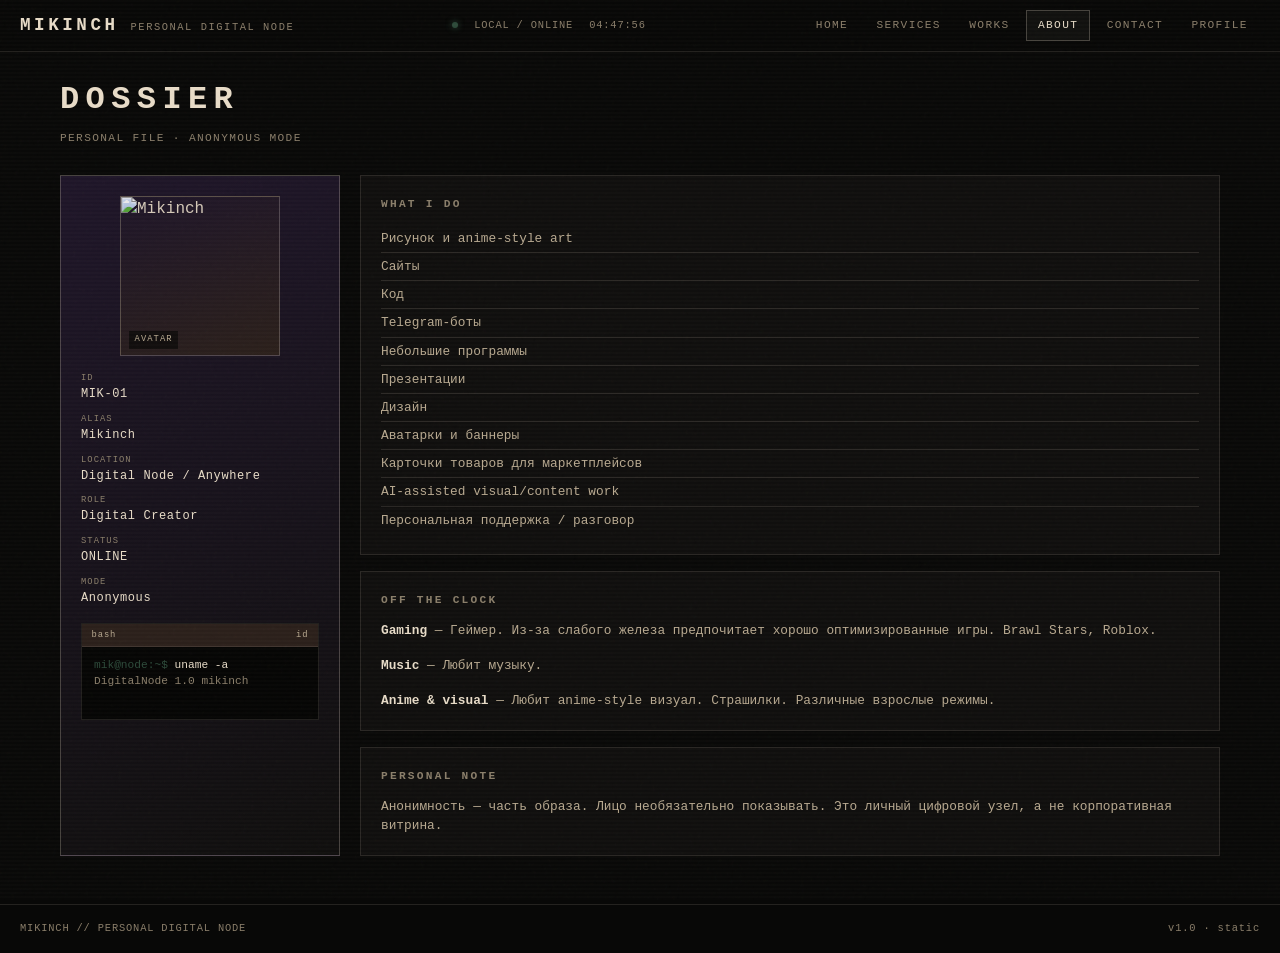
==== commit bbbb167c: "Add files via upload" ====
--- a/about.html
+++ b/about.html
@@ -1,154 +1,115 @@
-<!doctype html>
+<!DOCTYPE html>
 <html lang="ru">
 <head>
-  <meta charset="utf-8">
-  <meta name="viewport" content="width=device-width, initial-scale=1">
-  <meta name="theme-color" content="#080807">
-  <meta name="description" content="Обо мне — Mikinch">
-  <title>Обо мне — Mikinch</title>
-  <link rel="stylesheet" href="style.css">
-  
+  <meta charset="UTF-8" />
+  <meta name="viewport" content="width=device-width, initial-scale=1" />
+  <meta name="description" content="Mikinch — About. Personal dossier." />
+  <title>ABOUT — MIKINCH</title>
+  <link rel="stylesheet" href="style.css" />
 </head>
-<body data-page="about">
-
-<div class="boot-overlay" aria-hidden="true">
-  <div class="boot-frame">
-    <div class="boot-meta"><span>MIKINCH / BOOT</span><span data-boot-state>LOCAL</span></div>
-    <div class="boot-title">loading <em>personality.exe</em></div>
-    <div class="boot-lines">
-      <div><span class="boot-caret">›</span><span data-boot-line>mount /creative</span></div>
-      <div><span class="boot-caret">›</span><span data-boot-line>scan /memory</span></div>
-      <div><span class="boot-caret">›</span><span data-boot-line>open /visual</span></div>
-    </div>
-    <div class="boot-progress">
-      <span data-boot-bar></span>
-    </div>
-    <div class="boot-foot"><span>00%</span><span>stay strange</span></div>
-  </div>
-</div>
-<div class="glitch-layer" aria-hidden="true"></div>
-
-
-<header class="topbar">
-  <a class="identity" href="index.html" data-transition>
-    <span class="identity-mark">M</span>
-    <span class="identity-copy">
-      <b>MIKINCH</b>
-      <small>PERSONAL DIGITAL NODE</small>
-    </span>
-  </a>
-
-  <div class="hud-status">
-    <span><i class="live-dot"></i> NODE 00</span>
-    <span>NET LOCAL</span>
-    <span id="hud-clock">00:00:00</span>
+<body>
+  <div id="boot-screen" class="boot-screen" aria-hidden="true">
+    <div class="boot-logo">MIKINCH</div>
+    <div class="boot-bar-wrap"><div class="boot-bar"></div></div>
+    <div class="boot-log"><span>&gt;</span> loading dossier…</div>
   </div>
 
-  <button class="nav-toggle" type="button" aria-label="Открыть меню" aria-expanded="false">
-    <span></span><span></span><span></span>
-  </button>
+  <div class="site-wrap">
+    <header class="site-header">
+      <div class="header-brand">
+        <span class="name">MIKINCH</span>
+        <span class="sub">Personal Digital Node</span>
+      </div>
+      <div class="header-status">
+        <span class="status-dot"></span>
+        <span>LOCAL / ONLINE</span>
+        <span class="header-time" id="header-time">--:--:--</span>
+      </div>
+      <button class="nav-toggle" type="button" aria-label="Menu" aria-expanded="false">MENU</button>
+      <nav class="site-nav" aria-label="Main">
+        <a href="index.html">HOME</a>
+        <a href="services.html">SERVICES</a>
+        <a href="portfolio.html">WORKS</a>
+        <a href="about.html" class="active">ABOUT</a>
+        <a href="contact.html">CONTACT</a>
+        <a href="profile.html">PROFILE</a>
+      </nav>
+    </header>
 
-  <nav class="nav">
-    <a href="index.html" data-page-link="home" data-transition>Главная</a>
-    <a href="services.html" data-page-link="services" data-transition>Услуги</a>
-    <a href="portfolio.html" data-page-link="portfolio" data-transition>Работы</a>
-    <a href="about.html" data-page-link="about" data-transition>Обо мне</a>
-    <a href="contact.html" data-page-link="contact" data-transition>Контакты</a>
-  </nav>
-</header>
+    <main class="site-main">
+      <div class="page-head reveal">
+        <h1>DOSSIER</h1>
+        <p class="sub">PERSONAL FILE · ANONYMOUS MODE</p>
+      </div>
 
-<main>
-<section class="inner-screen about-screen">
-  <div class="dossier-head">
-    <span class="kicker">03 / DOSSIER</span>
-    <div class="dossier-code">ID::MK-0001 / PUBLIC PROFILE</div>
+      <div class="dossier">
+        <aside class="dossier-id reveal">
+          <div class="avatar-wrap">
+            <img src="assets/avatar/avatar.png" alt="Mikinch" width="160" height="160" />
+            <span class="avatar-label">AVATAR</span>
+          </div>
+          <dl class="dossier-fields">
+            <dt>ID</dt>
+            <dd>MIK-01</dd>
+            <dt>ALIAS</dt>
+            <dd>Mikinch</dd>
+            <dt>LOCATION</dt>
+            <dd>Digital Node / Anywhere</dd>
+            <dt>ROLE</dt>
+            <dd>Digital Creator</dd>
+            <dt>STATUS</dt>
+            <dd>ONLINE</dd>
+            <dt>MODE</dt>
+            <dd>Anonymous</dd>
+          </dl>
+          <div class="mt-1">
+            <div class="terminal" data-shell="bash">
+              <div class="terminal-header"><span>bash</span><span>id</span></div>
+              <div class="terminal-body"></div>
+            </div>
+          </div>
+        </aside>
+
+        <div class="dossier-modules">
+          <section class="dossier-block reveal">
+            <h3>WHAT I DO</h3>
+            <ul>
+              <li>Рисунок и anime-style art</li>
+              <li>Сайты</li>
+              <li>Код</li>
+              <li>Telegram-боты</li>
+              <li>Небольшие программы</li>
+              <li>Презентации</li>
+              <li>Дизайн</li>
+              <li>Аватарки и баннеры</li>
+              <li>Карточки товаров для маркетплейсов</li>
+              <li>AI-assisted visual/content work</li>
+              <li>Персональная поддержка / разговор</li>
+            </ul>
+          </section>
+
+          <section class="dossier-block reveal">
+            <h3>OFF THE CLOCK</h3>
+            <p><strong style="color: var(--cream);">Gaming</strong> — Геймер. Из-за слабого железа предпочитает хорошо оптимизированные игры. Brawl Stars, Roblox.</p>
+            <p class="mt-1"><strong style="color: var(--cream);">Music</strong> — Любит музыку.</p>
+            <p class="mt-1"><strong style="color: var(--cream);">Anime &amp; visual</strong> — Любит anime-style визуал. Страшилки. Различные взрослые режимы.</p>
+          </section>
+
+          <section class="dossier-block reveal">
+            <h3>PERSONAL NOTE</h3>
+            <p>Анонимность — часть образа. Лицо необязательно показывать. Это личный цифровой узел, а не корпоративная витрина.</p>
+          </section>
+        </div>
+      </div>
+    </main>
+
+    <footer class="site-footer">
+      <span>MIKINCH // PERSONAL DIGITAL NODE</span>
+      <span>v1.0 · static</span>
+    </footer>
   </div>
 
-  <div class="dossier-grid">
-    <aside class="dossier-card">
-      <div class="dossier-photo">
-        <img src="assets/avatar/mikinch-avatar.webp" alt="" onerror="this.style.display='none';this.nextElementSibling.style.display='grid';">
-        <div class="portrait-fallback">M</div>
-        <div class="photo-scan"></div>
-      </div>
-      <div class="dossier-name">
-        <strong data-profile-name>Mikinch</strong>
-        <span>@mikinch</span>
-      </div>
-      <div class="dossier-facts">
-        <div><span>BASE</span><b data-profile-location>Uzbekistan</b></div>
-        <div><span>ROLE</span><b data-profile-role>Digital creator</b></div>
-        <div><span>MODE</span><b>anonymous</b></div>
-        <div><span>STATUS</span><b class="green-text">online</b></div>
-      </div>
-      <div class="dossier-terminal terminal" data-terminal="about">
-        <div class="terminal-head"><span>cmd</span><span>about.log</span></div>
-        <div class="terminal-body"></div><div class="terminal-cursor">█</div>
-      </div>
-    </aside>
-
-    <div class="dossier-main">
-      <article class="dossier-block dossier-intro">
-        <span class="block-id">A / IDENTITY</span>
-        <h1 data-profile-headline>Не укладываюсь в одну профессию — и не собираюсь.</h1>
-        <p data-profile-bio></p>
-      </article>
-
-      <article class="dossier-block">
-        <span class="block-id">B / WHAT I DO</span>
-        <div class="statement-grid">
-          <div><b>CODE</b><span>сайты / боты / программы</span></div>
-          <div><b>ART</b><span>anime / аватарки / баннеры</span></div>
-          <div><b>DECKS</b><span>презентации / AI / визуал</span></div>
-          <div><b>SUPPORT</b><span>разговор / разбор / совет</span></div>
-        </div>
-      </article>
-
-      <article id="off-clock" class="dossier-block off-clock">
-        <span class="block-id">C / OFF THE CLOCK</span>
-        <div class="off-clock-grid">
-          <div class="interest">
-            <span class="interest-icon">◫</span>
-            <h3>Геймер</h3>
-            <p>Железо не всегда играет на моей стороне, поэтому любимый жанр — «хорошая оптимизация». Brawl Stars, Roblox, страшилки и разные необычные взрослые режимы.</p>
-            <div class="interest-code">fps > ego</div>
-          </div>
-          <div class="interest">
-            <span class="interest-icon">♫</span>
-            <h3>Музыка</h3>
-            <p>Музыка — постоянный фон. Отдельный саундтрек для работы, игр и ночных залипаний.</p>
-            <div class="wave"><i></i><i></i><i></i><i></i><i></i><i></i><i></i><i></i><i></i></div>
-          </div>
-          <div class="interest wide">
-            <span class="interest-icon">⌁</span>
-            <h3>Аниме & визуал</h3>
-            <p>Люблю рисовать и собирать визуальные миры в anime-стилистике. Поэтому арт для меня — не «дополнительная услуга», а одна из основных частей личности Mikinch.</p>
-          </div>
-        </div>
-      </article>
-
-      <article class="dossier-block">
-        <span class="block-id">D / PERSONAL NOTE</span>
-        <blockquote>«Лицо можно оставить за кадром. Характер — нет.»</blockquote>
-      </article>
-    </div>
-  </div>
-</section>
-</main>
-
-<footer class="footer">
-  <div class="footer-left">
-    <span>MIKINCH / 2026</span>
-    <span class="footer-sep">•</span>
-    <span>LOCAL CREATIVE NODE</span>
-  </div>
-  <div class="footer-right">
-    <a href="contact.html" data-transition>CONTACT</a>
-    <span>↗</span>
-  </div>
-</footer>
-
-<script src="data/profile.js"></script>
-<script src="script.js"></script>
+  <script src="data/profile.js"></script>
+  <script src="script.js"></script>
 </body>
-</html>+</html>
--- a/style.css
+++ b/style.css
@@ -1,228 +1,1033 @@
-:root{
-  --bg:#080807;
-  --bg2:#0d0b0b;
-  --ink:#ede7e1;
-  --muted:#8e8782;
-  --faint:#4b4846;
-  --line:rgba(237,231,225,.11);
-  --line2:rgba(237,231,225,.19);
-  --wine:#7c273d;
-  --wine2:#a34157;
-  --brown:#7a4a35;
-  --brown2:#bd7f5a;
-  --green:#31553f;
-  --green2:#5e8c72;
-  --violet:#69477d;
-  --violet2:#aa77c6;
-  --cream:#d9b59d;
-  --max:1420px;
-  --mono:ui-monospace,SFMono-Regular,Consolas,"Liberation Mono",monospace;
-  --sans:Arial,"Helvetica Neue",sans-serif;
-  --ease:cubic-bezier(.2,.85,.25,1);
-}
-*{box-sizing:border-box}
-html{scroll-behavior:smooth}
-body{
-  margin:0;background:
-  radial-gradient(circle at 74% 16%,rgba(124,39,61,.10),transparent 25%),
-  radial-gradient(circle at 18% 72%,rgba(49,85,63,.06),transparent 23%),
-  linear-gradient(180deg,#080807 0%,#0a0908 100%);
-  color:var(--ink);font-family:var(--sans);overflow-x:hidden;
-}
-body::before{
-  content:"";position:fixed;inset:0;pointer-events:none;z-index:-2;opacity:.33;
-  background:
-    linear-gradient(rgba(255,255,255,.022) 1px,transparent 1px),
-    linear-gradient(90deg,rgba(255,255,255,.015) 1px,transparent 1px);
-  background-size:60px 60px;
-  mask-image:linear-gradient(to bottom,rgba(0,0,0,.75),transparent 92%);
-}
-body::after{
-  content:"";position:fixed;inset:9px;border:1px solid rgba(255,255,255,.045);pointer-events:none;z-index:80;
-}
-a{color:inherit;text-decoration:none}
-button{font:inherit}
-::selection{background:rgba(163,65,87,.26);color:#fff}
-main,.topbar,.footer{position:relative;z-index:2}
-.topbar{
-  width:min(var(--max),calc(100% - 42px));margin:0 auto;min-height:84px;
-  display:grid;grid-template-columns:1fr auto 1fr;align-items:center;
-  border-bottom:1px solid var(--line);position:relative;
-}
-.identity{display:inline-flex;gap:12px;align-items:center;width:max-content}
-.identity-mark{
-  width:36px;height:36px;border:1px solid var(--line2);display:grid;place-items:center;
-  font:700 18px/1 var(--mono);color:#f4e9e0;background:linear-gradient(135deg,rgba(255,255,255,.05),transparent);
-  box-shadow:inset 0 0 0 1px rgba(124,39,61,.12);
-}
-.identity-copy{display:flex;flex-direction:column;gap:3px}
-.identity-copy b{font:700 13px/1 var(--mono);letter-spacing:.2em}
-.identity-copy small{font:700 7px/1 var(--mono);letter-spacing:.14em;color:var(--faint)}
-.hud-status{display:flex;gap:20px;justify-content:center;font:700 8px/1 var(--mono);letter-spacing:.14em;color:var(--faint)}
-.hud-status b{color:#8d7f72;font-weight:700}
-.live-dot{display:inline-block;width:6px;height:6px;border-radius:50%;background:#5e8c72;box-shadow:0 0 12px rgba(94,140,114,.7);margin-right:6px}
-.nav{display:flex;gap:24px;justify-content:flex-end}
-.nav a{font:700 9px/1 var(--mono);letter-spacing:.12em;color:#7f7975;position:relative;padding:10px 0}
-.nav a::after{content:"";position:absolute;left:0;right:100%;bottom:5px;height:1px;background:linear-gradient(90deg,var(--wine2),var(--brown2));transition:right .35s var(--ease)}
-.nav a:hover,.nav a.active{color:#eee8e4}.nav a:hover::after,.nav a.active::after{right:0}
-.nav-toggle{display:none}
-.screen{width:min(var(--max),calc(100% - 42px));margin:0 auto}
-.kicker,.block-id{
-  font:700 8px/1 var(--mono);letter-spacing:.18em;text-transform:uppercase;color:#706964
-}
-.home-screen{min-height:calc(100vh - 84px);position:relative;padding:28px 0 22px}
-.home-topline,.home-bottomline{
-  display:flex;justify-content:space-between;gap:18px;color:#4f4a47;font:700 8px/1 var(--mono);letter-spacing:.13em;text-transform:uppercase
-}
-.home-topline b{color:#7d6b60}
-.home-grid{
-  display:grid;grid-template-columns:1.05fr .75fr;grid-template-rows:auto auto auto;
-  gap:18px;margin-top:24px;align-items:stretch
-}
-.hero-copy{padding:26px 0 8px;position:relative}
-.hero-title{font:800 clamp(58px,7vw,112px)/.88 var(--sans);letter-spacing:-.065em;max-width:760px;margin:18px 0 26px}
-.hero-title span{display:block}
-.hero-title .accent-stroke{
-  color:transparent;-webkit-text-stroke:1px rgba(217,181,157,.78);
-  position:relative;width:max-content
-}
-.hero-title .accent-stroke::after{
-  content:"";position:absolute;height:10px;width:75%;left:5%;bottom:-6px;background:var(--wine);opacity:.55;filter:blur(5px);transform:skewX(-18deg)
-}
-.hero-text{max-width:680px;color:#9e9690;font-size:15px;line-height:1.8;margin:0 0 24px}
-.hero-actions{display:flex;flex-wrap:wrap;gap:8px}
-.action-chip{
-  display:inline-flex;gap:20px;align-items:center;border:1px solid var(--line2);padding:12px 14px;
-  font:700 9px/1 var(--mono);letter-spacing:.09em;text-transform:uppercase;color:#a8a19c;
-  background:rgba(255,255,255,.015);transition:transform .25s var(--ease),background .25s,border .25s
-}
-.action-chip:hover{transform:translateY(-2px);background:rgba(255,255,255,.045);border-color:rgba(255,255,255,.26)}
-.action-chip.primary{background:#b56f4f;color:#120c09;border-color:#b56f4f;box-shadow:0 13px 30px rgba(123,56,34,.16)}
-.hero-micro{margin-top:28px;display:flex;gap:18px;flex-wrap:wrap;font:700 8px/1 var(--mono);letter-spacing:.09em;text-transform:uppercase;color:#5d5651}
-.hero-portrait{display:flex;align-items:center;justify-content:flex-end}
-.portrait-frame{
-  width:min(100%,560px);aspect-ratio:1/1.14;position:relative;overflow:hidden;border:1px solid var(--line2);
-  background:
-    radial-gradient(circle at 50% 42%,rgba(124,39,61,.17),transparent 26%),
-    radial-gradient(circle at 58% 64%,rgba(49,85,63,.14),transparent 28%),
-    linear-gradient(145deg,rgba(255,255,255,.032),rgba(255,255,255,.006))
-}
-.portrait-corners::before,.portrait-corners::after{
-  content:"";position:absolute;width:42px;height:42px;border-color:rgba(217,181,157,.4);border-style:solid;z-index:2;pointer-events:none
-}
-.portrait-corners::before{left:16px;top:16px;border-width:1px 0 0 1px}.portrait-corners::after{right:16px;bottom:16px;border-width:0 1px 1px 0}
-.portrait-meta{position:absolute;top:18px;left:18px;right:18px;display:flex;justify-content:space-between;color:#655f5b;font:700 7px/1 var(--mono);letter-spacing:.13em;z-index:3}
-.portrait-orbit{position:absolute;border:1px solid rgba(255,255,255,.10);border-radius:50%;pointer-events:none}
-.orbit-a{width:67%;aspect-ratio:1;left:16%;top:15%;animation:spin 20s linear infinite}
-.orbit-b{width:88%;aspect-ratio:1;left:6%;top:5%;border-style:dashed;border-color:rgba(188,127,90,.14);animation:spinBack 28s linear infinite}
-@keyframes spin{to{transform:rotate(360deg)}}@keyframes spinBack{to{transform:rotate(-360deg)}}
-.portrait-noise{position:absolute;inset:0;background:repeating-linear-gradient(0deg,rgba(255,255,255,.02) 0 1px,transparent 1px 4px);mix-blend-mode:screen;opacity:.4}
-.portrait-image,.portrait-fallback{
-  position:absolute;inset:12%;width:76%;height:76%;object-fit:contain;z-index:1;
-  filter:grayscale(.25) contrast(1.03) saturate(.78)
-}
-.portrait-fallback{display:none;place-items:center;font:800 clamp(90px,12vw,160px)/1 var(--sans);color:#efe7df;background:radial-gradient(circle at 35% 28%,rgba(217,181,157,.16),transparent 22%),linear-gradient(145deg,rgba(124,39,61,.27),rgba(49,85,63,.15));border:1px solid rgba(255,255,255,.11)}
-.portrait-caption{position:absolute;left:18px;right:18px;bottom:18px;display:flex;justify-content:space-between;align-items:end;font:700 8px/1 var(--mono);letter-spacing:.15em;color:#6a615c;z-index:3}
-.portrait-caption b{color:#c6b5aa;font-size:12px}
-.hero-console{grid-column:1/2}
-.terminal{
-  border:1px solid rgba(255,255,255,.13);background:rgba(5,5,5,.68);box-shadow:0 20px 70px rgba(0,0,0,.24),inset 0 0 30px rgba(70,112,77,.02);
-  font-family:var(--mono);position:relative;overflow:hidden
-}
-.terminal::after{
-  content:"";position:absolute;inset:0;background:repeating-linear-gradient(0deg,transparent 0 5px,rgba(255,255,255,.015) 5px 6px);pointer-events:none
-}
-.terminal-head{display:flex;justify-content:space-between;border-bottom:1px solid var(--line);padding:9px 11px;color:#665f5b;font-size:8px;letter-spacing:.13em;text-transform:uppercase}
-.terminal-body{min-height:126px;padding:14px 13px 6px;font-size:10px;line-height:1.65;color:#889f8f;white-space:pre-wrap}
-.terminal-body .cmd{color:#b9b0aa}.terminal-body .ok{color:#7ba886}.terminal-body .warn{color:#b98e64}.terminal-body .err{color:#9a5262}.terminal-body .dim{color:#4e5850}
-.terminal-cursor{position:absolute;bottom:11px;left:14px;color:#9d7d68;font-size:10px;animation:blink .7s steps(1) infinite}
-@keyframes blink{50%{opacity:0}}
-.hero-modules{grid-column:2;display:grid;grid-template-columns:1fr 1fr;gap:9px;margin-top:0}
-.module-card{
-  min-height:150px;position:relative;border:1px solid var(--line2);padding:13px;display:flex;flex-direction:column;justify-content:flex-end;
-  clip-path:polygon(8% 0,92% 0,100% 16%,100% 84%,92% 100%,8% 100%,0 84%,0 16%);
-  transition:transform .35s var(--ease),filter .35s,border .35s
-}
-.module-card:hover{transform:translateY(-4px) rotate(-.5deg);filter:brightness(1.1)}
-.module-card::before{content:"";position:absolute;inset:1px;clip-path:inherit;background:linear-gradient(145deg,rgba(255,255,255,.04),transparent 55%);pointer-events:none}
-.module-card small{font:700 7px/1 var(--mono);letter-spacing:.14em;color:#756e69;position:absolute;top:13px;left:13px}
-.module-card strong{font:800 28px/.95 var(--sans);letter-spacing:-.06em}
-.module-card span{margin-top:6px;color:#827b76;font:700 7px/1.4 var(--mono);letter-spacing:.05em}
-.module-card em{position:absolute;top:11px;right:14px;font-style:normal;color:#84776f}
-.module-red{background:linear-gradient(145deg,rgba(124,39,61,.22),rgba(38,16,21,.12));border-color:rgba(163,65,87,.3)}
-.module-brown{background:linear-gradient(145deg,rgba(122,74,53,.22),rgba(41,24,18,.10));border-color:rgba(189,127,90,.28)}
-.module-violet{background:linear-gradient(145deg,rgba(105,71,125,.21),rgba(27,18,35,.10));border-color:rgba(170,119,198,.22)}
-.module-green{background:linear-gradient(145deg,rgba(49,85,63,.23),rgba(15,27,20,.11));border-color:rgba(94,140,114,.23)}
-.home-bottomline{position:absolute;left:0;right:0;bottom:6px}
-.scroll-arrow{color:#a46a52}
-.strip-screen{padding:105px 0;border-top:1px solid var(--line)}
-.section-frame{border-top:1px solid var(--line);border-bottom:1px solid var(--line)}
-.strip-head{display:flex;justify-content:space-between;padding:13px 0;font:700 8px/1 var(--mono);letter-spacing:.14em;color:#68615c}
-.strip-grid{display:grid;grid-template-columns:repeat(4,1fr)}
-.strip-item{min-height:125px;border-right:1px solid var(--line);padding:18px;display:flex;flex-direction:column;justify-content:space-between;position:relative}
-.strip-item:last-child{border-right:0}
-.strip-item b{font:800 24px/1 var(--sans);letter-spacing:-.05em}
-.strip-item span{color:#7f7873;font:700 8px/1.6 var(--mono);text-transform:uppercase;max-width:170px}
-.strip-item i{position:absolute;right:14px;top:16px;color:#4b4744;font:700 8px/1 var(--mono);font-style:normal}
-.manifesto-screen{display:grid;grid-template-columns:1fr 440px;gap:70px;align-items:center;padding:125px 0}
-.manifesto-main h2{font:800 clamp(44px,6vw,78px)/.92 var(--sans);letter-spacing:-.06em;margin:18px 0 26px}
-.manifesto-main h2 span{color:#8c817a}
-.manifesto-main p{max-width:720px;color:#8e8782;line-height:1.9;font-size:14px}
-.mini-terminal-wrap{position:relative}
-.terminal-compact .terminal-body{min-height:220px}
-.contact-slab{border-top:1px solid var(--line);border-bottom:1px solid var(--line);padding:105px 0;display:flex;justify-content:space-between;align-items:end;gap:40px}
-.slab-copy h2{font:800 clamp(46px,6vw,84px)/.9 var(--sans);letter-spacing:-.06em;margin:18px 0}
-.slab-copy h2 span{color:#9e6b72}
-.slab-copy p{max-width:620px;color:#8d8782;line-height:1.8}
-.big-link{font:800 13px/1 var(--mono);letter-spacing:.1em;border-bottom:1px solid #876153;padding-bottom:12px;white-space:nowrap}
-.big-link span{color:#b36a4d;margin-left:20px}
-.inner-screen{width:min(var(--max),calc(100% - 42px));margin:0 auto;padding:78px 0 125px}
-.inner-header,.archive-header,.contact-header,.dossier-head,.profile-top{display:flex;justify-content:space-between;gap:30px;align-items:end;border-bottom:1px solid var(--line);padding-bottom:24px}
-.inner-header h1,.archive-header h1,.contact-header h1{font:800 clamp(58px,7vw,104px)/.87 var(--sans);letter-spacing:-.065em;margin:19px 0 0}
-.inner-header h1 span,.archive-header h1 span,.contact-header h1 span{color:#8c817a}
-.inner-side-note,.archive-state,.dossier-code{font:700 8px/1 var(--mono);letter-spacing:.14em;color:#5e5752;text-transform:uppercase}
-.services-stack{padding-top:22px;display:grid;gap:16px}
-.service-panel{display:grid;grid-template-columns:80px 1fr 390px;min-height:330px;border:1px solid var(--line2);position:relative;overflow:hidden}
-.service-panel::before{content:"";position:absolute;inset:0;background:linear-gradient(115deg,rgba(255,255,255,.025),transparent 36%,rgba(255,255,255,.008));pointer-events:none}
-.service-index{padding:18px;color:#625b56;font:700 10px/1 var(--mono)}
-.service-copy{padding:42px 28px 34px}
-.service-tag{font:700 8px/1 var(--mono);letter-spacing:.16em;color:#6b645f}
-.service-copy h2{font:800 clamp(40px,5vw,70px)/.92 var(--sans);letter-spacing:-.06em;margin:14px 0 18px}
-.service-copy p{max-width:690px;color:#958e89;font-size:13px;line-height:1.85}
-.service-tags{display:flex;flex-wrap:wrap;gap:7px;margin-top:24px}.service-tags i{font:700 8px/1 var(--mono);letter-spacing:.08em;text-transform:uppercase;font-style:normal;padding:8px 9px;border:1px solid var(--line);color:#756e69}
-.panel-terminal{margin:20px 20px 20px 0;align-self:center}.panel-terminal .terminal-body{min-height:250px}
-.red-panel{background:linear-gradient(115deg,rgba(124,39,61,.13),transparent 45%)}.brown-panel{background:linear-gradient(115deg,rgba(122,74,53,.13),transparent 45%)}.violet-panel{background:linear-gradient(115deg,rgba(105,71,125,.13),transparent 45%)}.green-panel{background:linear-gradient(115deg,rgba(49,85,63,.13),transparent 45%)}
-.service-orbit-art{width:230px;height:230px;border:1px solid rgba(189,127,90,.22);border-radius:50%;align-self:center;justify-self:center;position:relative;display:grid;place-items:center}
-.service-orbit-art span{font:800 95px/1 var(--sans);color:#d4c4ba}.service-orbit-art i,.service-orbit-art b{position:absolute;border:1px solid rgba(217,181,157,.18);border-radius:50%}.service-orbit-art i{inset:22px}.service-orbit-art b{inset:48px;border-style:dashed}
-.slide-stack{align-self:center;justify-self:center;position:relative;width:250px;height:200px}.slide-stack span{position:absolute;width:170px;height:115px;border:1px solid rgba(170,119,198,.25);padding:12px;font:700 9px/1 var(--mono);color:#8e70a0;background:rgba(105,71,125,.08)}.slide-stack span:nth-child(1){left:20px;top:60px;transform:rotate(-8deg)}.slide-stack span:nth-child(2){left:45px;top:36px;transform:rotate(-3deg)}.slide-stack span:nth-child(3){left:70px;top:12px;transform:rotate(4deg)}
-.support-warning{margin-top:20px;max-width:660px;border-left:2px solid rgba(94,140,114,.35);padding-left:15px;color:#7d8780;font-size:11px;line-height:1.7}
-.green-console .terminal-body{min-height:210px}
-.archive-empty{display:grid;grid-template-columns:1fr 1fr;gap:16px;padding-top:26px}.archive-terminal .terminal-body{min-height:300px}.archive-note{border:1px solid var(--line2);padding:35px;display:flex;flex-direction:column;justify-content:center;background:linear-gradient(145deg,rgba(124,39,61,.08),rgba(255,255,255,.008))}.stamp{display:inline-block;width:max-content;padding:7px 9px;border:1px solid rgba(163,65,87,.4);color:#a14d61;font:700 8px/1 var(--mono);letter-spacing:.13em}.archive-note h2{font:800 clamp(35px,4vw,55px)/.95 var(--sans);letter-spacing:-.05em;margin:22px 0 15px}.archive-note p{color:#8f8984;line-height:1.8;font-size:13px;margin-bottom:28px}.archive-aside{display:flex;gap:30px;padding-top:18px;color:#4f4a47;font:700 8px/1 var(--mono);letter-spacing:.12em}.archive-aside span::before{content:"// ";color:#7b4a3a}
-.dossier-head{align-items:center}.about-screen{padding-top:58px}.dossier-grid{display:grid;grid-template-columns:390px 1fr;gap:18px;padding-top:22px}.dossier-card{border:1px solid var(--line2);padding:18px;align-self:start;background:linear-gradient(145deg,rgba(255,255,255,.025),rgba(255,255,255,.008));position:sticky;top:18px}
-.dossier-photo{aspect-ratio:.9;position:relative;overflow:hidden;background:radial-gradient(circle at 45% 35%,rgba(124,39,61,.18),transparent 30%),#0c0b0a;border:1px solid var(--line)}.dossier-photo img,.dossier-photo .portrait-fallback{position:absolute;inset:9%;width:82%;height:82%;object-fit:contain}.dossier-photo .portrait-fallback{display:none;place-items:center;font:800 110px/1 var(--sans);background:linear-gradient(145deg,rgba(124,39,61,.22),rgba(49,85,63,.08));color:#eee7e1}.photo-scan{position:absolute;left:0;right:0;top:30%;height:1px;background:linear-gradient(90deg,transparent,rgba(190,129,94,.5),transparent);animation:scan 4.6s linear infinite;z-index:3}.photo-scan::after{content:"";position:absolute;left:0;right:0;top:0;box-shadow:0 0 15px rgba(190,129,94,.35)}
-@keyframes scan{0%{transform:translateY(-60px)}100%{transform:translateY(270px)}}
-.dossier-name{display:flex;flex-direction:column;gap:5px;padding:16px 0;border-bottom:1px solid var(--line)}.dossier-name strong{font:800 34px/.9 var(--sans);letter-spacing:-.05em}.dossier-name span{font:700 9px/1 var(--mono);color:#6d6660}
-.dossier-facts{display:grid;grid-template-columns:1fr 1fr;border-bottom:1px solid var(--line)}.dossier-facts div{padding:14px 0;border-right:1px solid var(--line);border-bottom:1px solid var(--line);margin-right:12px}.dossier-facts div:nth-child(2n){border-right:0;margin-right:0}.dossier-facts span,.profile-data-grid span{display:block;font:700 7px/1 var(--mono);letter-spacing:.13em;color:#625b56;margin-bottom:7px}.dossier-facts b,.profile-data-grid b{font:700 10px/1.2 var(--mono);color:#b7afa9}.green-text{color:#6b9c7e!important}.dossier-terminal{margin-top:16px}.dossier-terminal .terminal-body{min-height:170px}
-.dossier-main{display:grid;gap:16px}.dossier-block{border:1px solid var(--line);padding:30px;background:rgba(255,255,255,.012)}.dossier-intro{background:linear-gradient(135deg,rgba(124,39,61,.10),rgba(49,85,63,.05))}.dossier-intro h1{font:800 clamp(48px,6vw,84px)/.9 var(--sans);letter-spacing:-.06em;max-width:920px;margin:18px 0}.dossier-intro p{max-width:820px;color:#948d88;font-size:14px;line-height:1.85}
-.statement-grid{display:grid;grid-template-columns:1fr 1fr;gap:0;margin-top:18px}.statement-grid div{border-top:1px solid var(--line);padding:19px 15px 12px 0}.statement-grid div:nth-child(odd){border-right:1px solid var(--line);padding-right:20px}.statement-grid div:nth-child(even){padding-left:20px}.statement-grid b{display:block;font:800 24px/1 var(--sans);letter-spacing:-.04em}.statement-grid span{display:block;color:#7f7873;font:700 8px/1.5 var(--mono);margin-top:8px}
-.off-clock-grid{display:grid;grid-template-columns:1fr 1fr;gap:10px;margin-top:18px}.interest{border:1px solid var(--line);padding:20px;min-height:220px;position:relative;background:rgba(255,255,255,.01)}.interest.wide{grid-column:1/-1;min-height:180px}.interest-icon{font:700 20px/1 var(--mono);color:#b78065}.interest h3{font:800 30px/.95 var(--sans);letter-spacing:-.05em;margin:38px 0 12px}.interest p{color:#8e8883;font-size:12px;line-height:1.75;max-width:620px}.interest-code{position:absolute;bottom:16px;right:18px;color:#5b554f;font:700 8px/1 var(--mono)}.wave{position:absolute;right:18px;bottom:15px;display:flex;gap:4px;align-items:end;height:34px}.wave i{width:3px;background:#8c6d5d;display:block}.wave i:nth-child(1){height:12px}.wave i:nth-child(2){height:22px}.wave i:nth-child(3){height:30px}.wave i:nth-child(4){height:18px}.wave i:nth-child(5){height:26px}.wave i:nth-child(6){height:15px}.wave i:nth-child(7){height:28px}.wave i:nth-child(8){height:20px}.wave i:nth-child(9){height:10px}
-.dossier-block blockquote{margin:18px 0 0;font:800 clamp(34px,5vw,64px)/.95 var(--sans);letter-spacing:-.05em;color:#b6aba4}
-.contact-header{align-items:end}.contact-console{width:360px}.contact-console .terminal-body{min-height:180px}.channel-grid{display:grid;grid-template-columns:1fr 1fr;gap:12px;padding-top:26px}.channel-card{border:1px solid var(--line2);min-height:225px;padding:22px;position:relative;display:flex;flex-direction:column;justify-content:flex-end;overflow:hidden;transition:transform .35s var(--ease),border .35s,background .35s}.channel-card::after{content:"";position:absolute;inset:0;background:linear-gradient(115deg,rgba(255,255,255,.02),transparent 42%);pointer-events:none}.channel-card:hover{transform:translateY(-4px) rotate(-.35deg);border-color:rgba(255,255,255,.25)}.channel-card.telegram{background:linear-gradient(140deg,rgba(124,39,61,.14),transparent 55%)}.channel-card.tiktok{background:linear-gradient(140deg,rgba(49,85,63,.13),transparent 55%)}.channel-card.pinterest{background:linear-gradient(140deg,rgba(105,71,125,.12),transparent 55%)}.channel-card.github{background:linear-gradient(140deg,rgba(122,74,53,.13),transparent 55%)}.channel-no{position:absolute;top:17px;left:20px;font:700 8px/1 var(--mono);color:#5d5752}.channel-icon{position:absolute;top:15px;right:20px;font:700 24px/1 var(--mono);color:#a77b6a}.channel-card b{font:700 8px/1 var(--mono);letter-spacing:.14em;color:#6c645f}.channel-card strong{font:800 33px/.95 var(--sans);letter-spacing:-.05em;margin:12px 0 10px}.channel-card p{margin:0;color:#8d8782;line-height:1.7;font-size:12px;max-width:430px}.channel-card small{margin-top:18px;font:700 8px/1 var(--mono);color:#5d5752}.contact-bottom{display:grid;grid-template-columns:1fr 340px;gap:12px;padding-top:18px}.terminal-wide .terminal-body{min-height:195px}.contact-note{border:1px solid var(--line);padding:22px;background:rgba(255,255,255,.012)}.contact-note span{font:700 8px/1 var(--mono);letter-spacing:.14em;color:#6b625d}.contact-note p{color:#837c77;font-size:12px;line-height:1.7;margin-top:15px}
-.profile-screen{padding-top:80px}.profile-shell{border:1px solid var(--line2);padding:20px;background:linear-gradient(145deg,rgba(255,255,255,.018),rgba(255,255,255,.008))}.profile-top{border:0;padding:0}.profile-hero{display:grid;grid-template-columns:1fr 390px;gap:18px;margin-top:20px}.profile-title{border-top:1px solid var(--line);border-bottom:1px solid var(--line);padding:28px 0}.profile-title span{font:700 8px/1 var(--mono);letter-spacing:.14em;color:#615a55}.profile-title h1{font:800 clamp(84px,12vw,170px)/.82 var(--sans);letter-spacing:-.08em;margin:20px 0}.profile-title p{max-width:760px;color:#8d8681;line-height:1.8;font-size:13px}.profile-portrait{border:1px solid var(--line);position:relative;min-height:390px;background:radial-gradient(circle at 50% 40%,rgba(124,39,61,.15),transparent 28%),#0c0b0a;overflow:hidden}.profile-portrait img,.profile-portrait .portrait-fallback{position:absolute;inset:7%;width:86%;height:86%;object-fit:contain}.profile-portrait .portrait-fallback{display:none;place-items:center;font:800 140px/1 var(--sans);color:#eee7e1}.profile-data-grid{display:grid;grid-template-columns:repeat(4,1fr);border-top:1px solid var(--line);border-bottom:1px solid var(--line);margin-top:18px}.profile-data-grid div{padding:16px;border-right:1px solid var(--line)}.profile-data-grid div:last-child{border-right:0}.profile-note{display:flex;gap:18px;align-items:flex-start;padding-top:22px}.note-number{font:700 12px/1 var(--mono);color:#9a634e}.profile-note p{margin:0;color:#807a75;font:700 10px/1.7 var(--mono);max-width:760px}
-.footer{width:min(var(--max),calc(100% - 42px));margin:0 auto;min-height:92px;display:flex;justify-content:space-between;align-items:center;border-top:1px solid var(--line);color:#514b47;font:700 8px/1 var(--mono);letter-spacing:.11em}.footer-left,.footer-right{display:flex;align-items:center;gap:14px}.footer-right a{color:#746861}.footer-sep{color:#885344}
-.reveal{opacity:0;transform:translateY(16px);transition:opacity .75s var(--ease),transform .75s var(--ease)}.reveal.visible{opacity:1;transform:none}
-body.page-ready .home-grid > *,body.page-ready .inner-screen > *,body.page-ready .strip-screen,.page-ready .manifesto-screen,.page-ready .contact-slab{animation:rise .65s var(--ease) both}
-@keyframes rise{from{opacity:0;transform:translateY(14px)}to{opacity:1;transform:none}}
-.boot-overlay{position:fixed;inset:0;background:#080706;display:grid;place-items:center;z-index:120;transition:opacity .32s,visibility .32s}.boot-overlay.done{opacity:0;visibility:hidden;pointer-events:none}.boot-frame{width:min(640px,calc(100% - 34px));border:1px solid rgba(255,255,255,.13);background:linear-gradient(135deg,rgba(255,255,255,.025),rgba(255,255,255,.008));padding:17px;box-shadow:0 40px 120px rgba(0,0,0,.55)}.boot-meta,.boot-foot{display:flex;justify-content:space-between;font:700 8px/1 var(--mono);letter-spacing:.15em;color:#5d5752}.boot-title{font:800 42px/.95 var(--sans);letter-spacing:-.05em;margin:22px 0}.boot-title em{font-style:normal;color:#a46754}.boot-lines{padding:16px 0;border-top:1px solid var(--line);border-bottom:1px solid var(--line);font:700 9px/1.9 var(--mono);color:#7e8c81}.boot-caret{color:#a36c57;margin-right:8px}.boot-progress{height:4px;border:1px solid rgba(255,255,255,.12);margin:20px 0 10px;overflow:hidden}.boot-progress span{display:block;width:0;height:100%;background:linear-gradient(90deg,#6f4333,#b06b4b,#7c273d);box-shadow:0 0 16px rgba(176,107,75,.3)}.boot-foot{color:#4c4744}.glitch-layer{position:fixed;inset:0;pointer-events:none;z-index:110;opacity:0}.glitch-layer.fire{animation:glitch .2s steps(2,end)}.glitch-layer::before,.glitch-layer::after{content:"";position:absolute;inset:0}.glitch-layer::before{background:linear-gradient(180deg,transparent 0 20%,rgba(124,39,61,.2) 20.4%,transparent 21%),linear-gradient(90deg,transparent 0 64%,rgba(49,85,63,.11) 64.2%,transparent 64.9%)}.glitch-layer::after{background:linear-gradient(90deg,transparent 0 29%,rgba(105,71,125,.10) 29.2%,transparent 29.8%),repeating-linear-gradient(0deg,transparent 0 5px,rgba(255,255,255,.015) 5px 6px)}@keyframes glitch{0%{opacity:0;transform:none}20%{opacity:.9;transform:translate(-2px)}50%{opacity:.5;transform:translate(3px,-1px)}80%{opacity:.72;transform:translate(-1px,1px)}100%{opacity:0;transform:none}}
-.body-glitch h1,.body-glitch .identity-mark{text-shadow:-2px 0 rgba(163,65,87,.65),2px 0 rgba(94,140,114,.42),0 0 16px rgba(170,119,198,.2)}
-@media (max-width:980px){
-  .topbar{grid-template-columns:1fr auto}.hud-status{display:none}.nav{position:fixed;left:21px;right:21px;top:84px;background:rgba(8,8,7,.97);border:1px solid var(--line2);padding:24px;display:grid;gap:18px;transform:translateY(-10px);opacity:0;visibility:hidden;transition:.28s var(--ease);z-index:70}.nav.open{transform:none;opacity:1;visibility:visible}.nav-toggle{display:flex;flex-direction:column;gap:5px;background:transparent;border:0;justify-self:end}.nav-toggle span{display:block;width:25px;height:1px;background:#c8bcb4}.home-grid{grid-template-columns:1fr}.hero-portrait,.hero-console,.hero-modules{grid-column:auto}.hero-modules{order:5}.manifesto-screen{grid-template-columns:1fr}.service-panel{grid-template-columns:54px 1fr}.panel-terminal,.service-orbit-art,.slide-stack,.green-console{grid-column:2;max-width:520px}.archive-empty,.contact-bottom,.dossier-grid,.profile-hero{grid-template-columns:1fr}.dossier-card{position:relative;top:auto}.channel-grid{grid-template-columns:1fr 1fr}.profile-data-grid{grid-template-columns:1fr 1fr}.profile-data-grid div:nth-child(2){border-right:0}.profile-data-grid div:nth-child(-n+2){border-bottom:1px solid var(--line)}}
-@media (max-width:680px){
-  body::after{inset:4px}.topbar,.screen,.inner-screen,.footer{width:calc(100% - 24px)}.topbar{min-height:72px}.nav{top:72px;left:12px;right:12px}.identity-copy small{display:none}
-  .hero-title{font-size:clamp(50px,15vw,78px)}.portrait-frame{width:100%}.hero-modules{grid-template-columns:1fr 1fr}.module-card{min-height:135px}.strip-grid{grid-template-columns:1fr 1fr}.strip-item:nth-child(2){border-right:0}.strip-item:nth-child(-n+2){border-bottom:1px solid var(--line)}.contact-slab{align-items:flex-start;flex-direction:column}.big-link{white-space:normal}
-  .inner-screen{padding-top:45px}.inner-header h1,.archive-header h1,.contact-header h1{font-size:clamp(52px,14vw,78px)}.service-panel{grid-template-columns:38px 1fr}.service-copy{padding:30px 16px}.service-copy h2{font-size:45px}.panel-terminal,.service-orbit-art,.slide-stack,.green-console{grid-column:2;margin:0 16px 20px 0}.service-panel{display:grid}.channel-grid{grid-template-columns:1fr}.channel-card{min-height:205px}.off-clock-grid{grid-template-columns:1fr}.interest.wide{grid-column:auto}.statement-grid{grid-template-columns:1fr}.statement-grid div:nth-child(odd),.statement-grid div:nth-child(even){border-right:0;padding-left:0;padding-right:0}.profile-data-grid{grid-template-columns:1fr 1fr}
-  .footer{min-height:105px;align-items:flex-start;flex-direction:column;justify-content:center;gap:10px}
-}
-@media (prefers-reduced-motion:reduce){
-  *{animation-duration:.001ms!important;animation-iteration-count:1!important;scroll-behavior:auto!important;transition:none!important}
-}
+/* ============================================
+   MIKINCH — Personal Digital Node
+   Authorial interface / terminal aesthetic
+   ============================================ */
+
+:root {
+  --bg: #080807;
+  --bg-elevated: #0f0e0d;
+  --brown: #2a1f1a;
+  --brown-mid: #3d2e26;
+  --cherry: #4a1520;
+  --cherry-bright: #7a1f32;
+  --green: #1a2a22;
+  --green-bright: #2d4a3a;
+  --purple: #1e1528;
+  --purple-bright: #3a2a4a;
+  --cream: #e8dcc8;
+  --cream-dim: #b8a990;
+  --cream-muted: #8a7e6a;
+  --line: rgba(232, 220, 200, 0.12);
+  --line-strong: rgba(232, 220, 200, 0.25);
+  --scan: rgba(232, 220, 200, 0.03);
+  --font-mono: "Courier New", "Consolas", "Liberation Mono", monospace;
+  --font-display: "Courier New", "Consolas", monospace;
+  --radius: 2px;
+  --transition: 0.25s ease;
+}
+
+*,
+*::before,
+*::after {
+  box-sizing: border-box;
+  margin: 0;
+  padding: 0;
+}
+
+html {
+  font-size: 16px;
+  scroll-behavior: smooth;
+}
+
+body {
+  background: var(--bg);
+  color: var(--cream);
+  font-family: var(--font-mono);
+  line-height: 1.5;
+  min-height: 100vh;
+  overflow-x: hidden;
+  position: relative;
+}
+
+/* Scanline overlay */
+body::before {
+  content: "";
+  position: fixed;
+  inset: 0;
+  background: repeating-linear-gradient(
+    0deg,
+    transparent,
+    transparent 2px,
+    var(--scan) 2px,
+    var(--scan) 4px
+  );
+  pointer-events: none;
+  z-index: 9998;
+  opacity: 0.6;
+}
+
+/* Noise texture */
+body::after {
+  content: "";
+  position: fixed;
+  inset: 0;
+  background-image: url("data:image/svg+xml,%3Csvg viewBox='0 0 256 256' xmlns='http://www.w3.org/2000/svg'%3E%3Cfilter id='n'%3E%3CfeTurbulence type='fractalNoise' baseFrequency='0.85' numOctaves='4' stitchTiles='stitch'/%3E%3C/filter%3E%3Crect width='100%25' height='100%25' filter='url(%23n)' opacity='0.04'/%3E%3C/svg%3E");
+  pointer-events: none;
+  z-index: 9997;
+  opacity: 0.5;
+}
+
+a {
+  color: var(--cream);
+  text-decoration: none;
+  transition: color var(--transition);
+}
+
+a:hover {
+  color: var(--cream-dim);
+}
+
+img {
+  max-width: 100%;
+  display: block;
+}
+
+/* ========== BOOT SCREEN ========== */
+.boot-screen {
+  position: fixed;
+  inset: 0;
+  background: var(--bg);
+  z-index: 10000;
+  display: flex;
+  flex-direction: column;
+  align-items: center;
+  justify-content: center;
+  gap: 1.5rem;
+  transition: opacity 0.4s ease, visibility 0.4s ease;
+}
+
+.boot-screen.hidden {
+  opacity: 0;
+  visibility: hidden;
+  pointer-events: none;
+}
+
+.boot-logo {
+  font-size: 1.4rem;
+  letter-spacing: 0.35em;
+  color: var(--cream);
+  text-transform: uppercase;
+}
+
+.boot-bar-wrap {
+  width: min(320px, 80vw);
+  height: 6px;
+  background: var(--brown);
+  border: 1px solid var(--line-strong);
+  overflow: hidden;
+}
+
+.boot-bar {
+  height: 100%;
+  width: 0%;
+  background: linear-gradient(90deg, var(--brown-mid), var(--cherry-bright));
+  transition: width 0.08s steps(4);
+}
+
+.boot-log {
+  font-size: 0.7rem;
+  color: var(--cream-muted);
+  min-height: 1.2em;
+  letter-spacing: 0.05em;
+}
+
+.boot-log span {
+  color: var(--cream-dim);
+}
+
+/* ========== LAYOUT ========== */
+.site-wrap {
+  min-height: 100vh;
+  display: flex;
+  flex-direction: column;
+  position: relative;
+  z-index: 1;
+}
+
+/* Header */
+.site-header {
+  position: sticky;
+  top: 0;
+  z-index: 100;
+  background: rgba(8, 8, 7, 0.92);
+  border-bottom: 1px solid var(--line);
+  backdrop-filter: blur(8px);
+  padding: 0.6rem 1.25rem;
+  display: flex;
+  align-items: center;
+  justify-content: space-between;
+  gap: 1rem;
+  flex-wrap: wrap;
+}
+
+.header-brand {
+  display: flex;
+  align-items: baseline;
+  gap: 0.75rem;
+  flex-wrap: wrap;
+}
+
+.header-brand .name {
+  font-size: 1.1rem;
+  letter-spacing: 0.2em;
+  font-weight: 700;
+  color: var(--cream);
+}
+
+.header-brand .sub {
+  font-size: 0.65rem;
+  letter-spacing: 0.15em;
+  color: var(--cream-muted);
+  text-transform: uppercase;
+}
+
+.header-status {
+  display: flex;
+  align-items: center;
+  gap: 1rem;
+  font-size: 0.65rem;
+  letter-spacing: 0.08em;
+  color: var(--cream-muted);
+}
+
+.status-dot {
+  width: 6px;
+  height: 6px;
+  border-radius: 50%;
+  background: var(--green-bright);
+  box-shadow: 0 0 6px var(--green-bright);
+  animation: pulse 2s ease-in-out infinite;
+}
+
+@keyframes pulse {
+  0%, 100% { opacity: 1; }
+  50% { opacity: 0.4; }
+}
+
+.header-time {
+  font-variant-numeric: tabular-nums;
+}
+
+.nav-toggle {
+  display: none;
+  background: transparent;
+  border: 1px solid var(--line-strong);
+  color: var(--cream);
+  padding: 0.35rem 0.6rem;
+  font-family: inherit;
+  font-size: 0.7rem;
+  letter-spacing: 0.1em;
+  cursor: pointer;
+}
+
+.nav-toggle:hover {
+  border-color: var(--cream-dim);
+}
+
+.site-nav {
+  display: flex;
+  gap: 0.25rem;
+  flex-wrap: wrap;
+}
+
+.site-nav a {
+  font-size: 0.7rem;
+  letter-spacing: 0.12em;
+  text-transform: uppercase;
+  padding: 0.4rem 0.7rem;
+  border: 1px solid transparent;
+  color: var(--cream-muted);
+  transition: all var(--transition);
+}
+
+.site-nav a:hover,
+.site-nav a.active {
+  color: var(--cream);
+  border-color: var(--line-strong);
+  background: rgba(232, 220, 200, 0.04);
+}
+
+/* Main */
+.site-main {
+  flex: 1;
+  padding: 1.5rem 1.25rem 3rem;
+  max-width: 1200px;
+  margin: 0 auto;
+  width: 100%;
+}
+
+/* Footer */
+.site-footer {
+  border-top: 1px solid var(--line);
+  padding: 1rem 1.25rem;
+  font-size: 0.65rem;
+  color: var(--cream-muted);
+  display: flex;
+  justify-content: space-between;
+  flex-wrap: wrap;
+  gap: 0.5rem;
+  letter-spacing: 0.08em;
+}
+
+/* ========== MODULES & PANELS ========== */
+.panel {
+  background: var(--bg-elevated);
+  border: 1px solid var(--line);
+  position: relative;
+  overflow: hidden;
+}
+
+.panel::before {
+  content: attr(data-label);
+  position: absolute;
+  top: 0.4rem;
+  left: 0.6rem;
+  font-size: 0.55rem;
+  letter-spacing: 0.15em;
+  color: var(--cream-muted);
+  text-transform: uppercase;
+  z-index: 2;
+}
+
+.panel-body {
+  padding: 1.5rem 1.25rem 1.25rem;
+  position: relative;
+  z-index: 1;
+}
+
+/* Geometric modules */
+.geo-module {
+  border: 1px solid var(--line-strong);
+  background: linear-gradient(145deg, rgba(42, 31, 26, 0.4), rgba(8, 8, 7, 0.8));
+  padding: 1.25rem;
+  position: relative;
+  transition: border-color var(--transition), transform var(--transition);
+  cursor: default;
+}
+
+.geo-module:hover {
+  border-color: var(--cream-dim);
+  transform: translateY(-2px);
+}
+
+.geo-module .mod-title {
+  font-size: 1.1rem;
+  letter-spacing: 0.2em;
+  margin-bottom: 0.5rem;
+  color: var(--cream);
+}
+
+.geo-module .mod-desc {
+  font-size: 0.75rem;
+  color: var(--cream-muted);
+  line-height: 1.4;
+}
+
+.geo-module .mod-num {
+  position: absolute;
+  bottom: 0.4rem;
+  right: 0.6rem;
+  font-size: 0.55rem;
+  color: var(--cream-muted);
+  letter-spacing: 0.1em;
+}
+
+/* Side labels */
+.side-label {
+  writing-mode: vertical-rl;
+  text-orientation: mixed;
+  font-size: 0.55rem;
+  letter-spacing: 0.2em;
+  color: var(--cream-muted);
+  text-transform: uppercase;
+  position: absolute;
+  left: -1.4rem;
+  top: 50%;
+  transform: translateY(-50%) rotate(180deg);
+  white-space: nowrap;
+}
+
+/* ========== TERMINALS ========== */
+.terminal {
+  background: #050504;
+  border: 1px solid var(--line);
+  font-family: var(--font-mono);
+  font-size: 0.7rem;
+  line-height: 1.45;
+  overflow: hidden;
+  position: relative;
+}
+
+.terminal-header {
+  background: var(--brown);
+  padding: 0.3rem 0.6rem;
+  font-size: 0.55rem;
+  letter-spacing: 0.1em;
+  color: var(--cream-dim);
+  display: flex;
+  justify-content: space-between;
+  border-bottom: 1px solid var(--line);
+}
+
+.terminal-body {
+  padding: 0.6rem 0.75rem;
+  min-height: 4.5rem;
+  max-height: 9rem;
+  overflow-y: auto;
+  color: var(--cream-dim);
+}
+
+.terminal-body .line {
+  white-space: pre-wrap;
+  word-break: break-all;
+}
+
+.terminal-body .prompt {
+  color: var(--green-bright);
+}
+
+.terminal-body .cmd {
+  color: var(--cream);
+}
+
+.terminal-body .out {
+  color: var(--cream-muted);
+}
+
+.terminal-body .err {
+  color: var(--cherry-bright);
+}
+
+.terminal-body .cursor {
+  display: inline-block;
+  width: 0.5em;
+  height: 1em;
+  background: var(--cream);
+  vertical-align: text-bottom;
+  animation: blink 1s step-end infinite;
+}
+
+@keyframes blink {
+  50% { opacity: 0; }
+}
+
+/* ========== HERO (HOME) ========== */
+.hero {
+  display: grid;
+  grid-template-columns: 1fr;
+  gap: 1.5rem;
+  margin-bottom: 2rem;
+}
+
+@media (min-width: 900px) {
+  .hero {
+    grid-template-columns: 1.2fr 0.8fr;
+    align-items: start;
+  }
+}
+
+.hero-text {
+  position: relative;
+}
+
+.hero-eyebrow {
+  font-size: 0.65rem;
+  letter-spacing: 0.25em;
+  color: var(--cream-muted);
+  margin-bottom: 0.75rem;
+  text-transform: uppercase;
+}
+
+.hero-title {
+  font-size: clamp(2.2rem, 6vw, 3.8rem);
+  letter-spacing: 0.12em;
+  line-height: 1.05;
+  margin-bottom: 0.75rem;
+  font-weight: 700;
+}
+
+.hero-phrase {
+  font-size: 1rem;
+  color: var(--cream-dim);
+  max-width: 28ch;
+  margin-bottom: 1.25rem;
+  line-height: 1.4;
+}
+
+.hero-meta {
+  display: flex;
+  flex-wrap: wrap;
+  gap: 0.75rem;
+  font-size: 0.65rem;
+  letter-spacing: 0.1em;
+  color: var(--cream-muted);
+}
+
+.hero-meta span {
+  border: 1px solid var(--line);
+  padding: 0.25rem 0.5rem;
+}
+
+.hero-visual {
+  position: relative;
+  display: flex;
+  flex-direction: column;
+  gap: 1rem;
+}
+
+.avatar-wrap {
+  width: 100%;
+  max-width: 220px;
+  aspect-ratio: 1;
+  border: 1px solid var(--line-strong);
+  background: linear-gradient(160deg, var(--purple), var(--brown));
+  position: relative;
+  overflow: hidden;
+  margin: 0 auto;
+}
+
+.avatar-wrap img {
+  width: 100%;
+  height: 100%;
+  object-fit: cover;
+  opacity: 0.9;
+}
+
+.avatar-fallback {
+  width: 100%;
+  height: 100%;
+  display: flex;
+  align-items: center;
+  justify-content: center;
+  font-size: 2.5rem;
+  letter-spacing: 0.15em;
+  color: var(--cream-muted);
+  background: linear-gradient(145deg, var(--purple), var(--cherry));
+}
+
+.avatar-label {
+  position: absolute;
+  bottom: 0.4rem;
+  left: 0.5rem;
+  font-size: 0.55rem;
+  letter-spacing: 0.12em;
+  color: var(--cream-dim);
+  background: rgba(8, 8, 7, 0.7);
+  padding: 0.15rem 0.35rem;
+}
+
+/* Modules grid on home */
+.modules-grid {
+  display: grid;
+  grid-template-columns: repeat(2, 1fr);
+  gap: 0.75rem;
+  margin: 1.5rem 0;
+}
+
+@media (min-width: 600px) {
+  .modules-grid {
+    grid-template-columns: repeat(4, 1fr);
+  }
+}
+
+.modules-grid .geo-module {
+  min-height: 110px;
+}
+
+.modules-grid .geo-module[data-type="code"] {
+  border-color: rgba(45, 74, 58, 0.5);
+  background: linear-gradient(145deg, rgba(26, 42, 34, 0.5), rgba(8, 8, 7, 0.9));
+}
+
+.modules-grid .geo-module[data-type="art"] {
+  border-color: rgba(122, 31, 50, 0.5);
+  background: linear-gradient(145deg, rgba(74, 21, 32, 0.4), rgba(8, 8, 7, 0.9));
+}
+
+.modules-grid .geo-module[data-type="slides"] {
+  border-color: rgba(58, 42, 74, 0.5);
+  background: linear-gradient(145deg, rgba(30, 21, 40, 0.5), rgba(8, 8, 7, 0.9));
+}
+
+.modules-grid .geo-module[data-type="life"] {
+  border-color: rgba(61, 46, 38, 0.6);
+  background: linear-gradient(145deg, rgba(42, 31, 26, 0.5), rgba(8, 8, 7, 0.9));
+}
+
+/* Terminals row */
+.terminals-row {
+  display: grid;
+  grid-template-columns: 1fr;
+  gap: 0.75rem;
+  margin-top: 1.5rem;
+}
+
+@media (min-width: 700px) {
+  .terminals-row {
+    grid-template-columns: 1fr 1fr;
+  }
+}
+
+@media (min-width: 1000px) {
+  .terminals-row {
+    grid-template-columns: 1fr 1fr 1fr;
+  }
+}
+
+/* Decorative numbers / lines */
+.deco-line {
+  height: 1px;
+  background: var(--line);
+  margin: 1.5rem 0;
+  position: relative;
+}
+
+.deco-line::after {
+  content: attr(data-num);
+  position: absolute;
+  right: 0;
+  top: -0.7rem;
+  font-size: 0.55rem;
+  color: var(--cream-muted);
+  letter-spacing: 0.1em;
+}
+
+/* ========== SERVICES ========== */
+.services-grid {
+  display: grid;
+  grid-template-columns: 1fr;
+  gap: 1.25rem;
+}
+
+@media (min-width: 700px) {
+  .services-grid {
+    grid-template-columns: 1fr 1fr;
+  }
+}
+
+.service-panel {
+  min-height: 280px;
+  display: flex;
+  flex-direction: column;
+}
+
+.service-panel[data-svc="code"] {
+  border-color: rgba(45, 74, 58, 0.45);
+  background: linear-gradient(160deg, rgba(26, 42, 34, 0.35), var(--bg-elevated));
+}
+
+.service-panel[data-svc="art"] {
+  border-color: rgba(122, 31, 50, 0.45);
+  background: linear-gradient(160deg, rgba(74, 21, 32, 0.3), var(--bg-elevated));
+}
+
+.service-panel[data-svc="slides"] {
+  border-color: rgba(58, 42, 74, 0.45);
+  background: linear-gradient(160deg, rgba(30, 21, 40, 0.35), var(--bg-elevated));
+}
+
+.service-panel[data-svc="support"] {
+  border-color: rgba(61, 46, 38, 0.5);
+  background: linear-gradient(160deg, rgba(42, 31, 26, 0.35), var(--bg-elevated));
+}
+
+.service-panel .svc-title {
+  font-size: 1.4rem;
+  letter-spacing: 0.25em;
+  margin-bottom: 1rem;
+}
+
+.service-panel ul {
+  list-style: none;
+  flex: 1;
+}
+
+.service-panel li {
+  font-size: 0.8rem;
+  color: var(--cream-dim);
+  padding: 0.3rem 0;
+  border-bottom: 1px solid var(--line);
+  letter-spacing: 0.03em;
+}
+
+.service-panel li:last-child {
+  border-bottom: none;
+}
+
+.service-panel .svc-note {
+  font-size: 0.65rem;
+  color: var(--cream-muted);
+  margin-top: 1rem;
+  line-height: 1.4;
+  border-top: 1px solid var(--line);
+  padding-top: 0.75rem;
+}
+
+.service-panel .svc-term {
+  margin-top: 1rem;
+}
+
+/* ========== PORTFOLIO ========== */
+.archive-locked {
+  text-align: center;
+  padding: 3rem 1.5rem;
+  border: 1px dashed var(--line-strong);
+  background: linear-gradient(180deg, rgba(42, 31, 26, 0.2), transparent);
+  position: relative;
+}
+
+.archive-locked .lock-icon {
+  font-size: 2rem;
+  margin-bottom: 1rem;
+  opacity: 0.5;
+  letter-spacing: 0.3em;
+}
+
+.archive-locked h2 {
+  font-size: 1.2rem;
+  letter-spacing: 0.2em;
+  margin-bottom: 0.75rem;
+  color: var(--cream);
+}
+
+.archive-locked p {
+  font-size: 0.85rem;
+  color: var(--cream-dim);
+  max-width: 40ch;
+  margin: 0 auto 0.75rem;
+  line-height: 1.5;
+}
+
+.archive-tags {
+  display: flex;
+  flex-wrap: wrap;
+  justify-content: center;
+  gap: 0.5rem;
+  margin-top: 1.5rem;
+}
+
+.archive-tags span {
+  font-size: 0.6rem;
+  letter-spacing: 0.12em;
+  border: 1px solid var(--line);
+  padding: 0.3rem 0.6rem;
+  color: var(--cream-muted);
+}
+
+/* ========== ABOUT / DOSSIER ========== */
+.dossier {
+  display: grid;
+  grid-template-columns: 1fr;
+  gap: 1.25rem;
+}
+
+@media (min-width: 800px) {
+  .dossier {
+    grid-template-columns: 280px 1fr;
+  }
+}
+
+.dossier-id {
+  border: 1px solid var(--line-strong);
+  background: linear-gradient(160deg, var(--purple), var(--bg-elevated));
+  padding: 1.25rem;
+  position: relative;
+}
+
+.dossier-id .avatar-wrap {
+  max-width: 160px;
+  margin-bottom: 1rem;
+}
+
+.dossier-fields {
+  font-size: 0.75rem;
+}
+
+.dossier-fields dt {
+  color: var(--cream-muted);
+  font-size: 0.55rem;
+  letter-spacing: 0.12em;
+  text-transform: uppercase;
+  margin-top: 0.6rem;
+}
+
+.dossier-fields dd {
+  color: var(--cream);
+  letter-spacing: 0.05em;
+}
+
+.dossier-modules {
+  display: flex;
+  flex-direction: column;
+  gap: 1rem;
+}
+
+.dossier-block {
+  border: 1px solid var(--line);
+  background: var(--bg-elevated);
+  padding: 1.25rem;
+}
+
+.dossier-block h3 {
+  font-size: 0.7rem;
+  letter-spacing: 0.2em;
+  color: var(--cream-muted);
+  margin-bottom: 0.75rem;
+  text-transform: uppercase;
+}
+
+.dossier-block ul {
+  list-style: none;
+}
+
+.dossier-block li {
+  font-size: 0.8rem;
+  color: var(--cream-dim);
+  padding: 0.25rem 0;
+  border-bottom: 1px solid var(--line);
+}
+
+.dossier-block li:last-child {
+  border-bottom: none;
+}
+
+.dossier-block p {
+  font-size: 0.8rem;
+  color: var(--cream-dim);
+  line-height: 1.5;
+}
+
+/* ========== CONTACT ========== */
+.contacts-grid {
+  display: grid;
+  grid-template-columns: 1fr;
+  gap: 1rem;
+}
+
+@media (min-width: 600px) {
+  .contacts-grid {
+    grid-template-columns: 1fr 1fr;
+  }
+}
+
+.contact-card {
+  border: 1px solid var(--line-strong);
+  background: var(--bg-elevated);
+  padding: 1.5rem 1.25rem;
+  position: relative;
+  transition: border-color var(--transition), transform var(--transition);
+  display: block;
+  text-decoration: none;
+  color: inherit;
+}
+
+.contact-card:hover {
+  border-color: var(--cream-dim);
+  transform: translateY(-3px);
+}
+
+.contact-card .ch-label {
+  font-size: 0.55rem;
+  letter-spacing: 0.15em;
+  color: var(--cream-muted);
+  text-transform: uppercase;
+  margin-bottom: 0.4rem;
+}
+
+.contact-card .ch-name {
+  font-size: 1.3rem;
+  letter-spacing: 0.15em;
+  margin-bottom: 0.6rem;
+  color: var(--cream);
+}
+
+.contact-card .ch-note {
+  font-size: 0.75rem;
+  color: var(--cream-dim);
+  line-height: 1.4;
+}
+
+.contact-card .ch-arrow {
+  position: absolute;
+  top: 1.25rem;
+  right: 1.25rem;
+  font-size: 0.9rem;
+  color: var(--cream-muted);
+  transition: transform var(--transition);
+}
+
+.contact-card:hover .ch-arrow {
+  transform: translateX(4px);
+  color: var(--cream);
+}
+
+.network-term {
+  margin-top: 1.5rem;
+}
+
+/* ========== PROFILE SHORT ========== */
+.profile-short {
+  max-width: 480px;
+  margin: 0 auto;
+  border: 1px solid var(--line-strong);
+  background: linear-gradient(160deg, rgba(30, 21, 40, 0.4), var(--bg-elevated));
+  padding: 2rem 1.5rem;
+}
+
+.profile-short h1 {
+  font-size: 1.5rem;
+  letter-spacing: 0.2em;
+  margin-bottom: 1.5rem;
+  text-align: center;
+}
+
+.profile-short .field {
+  display: flex;
+  justify-content: space-between;
+  padding: 0.5rem 0;
+  border-bottom: 1px solid var(--line);
+  font-size: 0.8rem;
+}
+
+.profile-short .field:last-child {
+  border-bottom: none;
+}
+
+.profile-short .field span:first-child {
+  color: var(--cream-muted);
+  letter-spacing: 0.1em;
+  font-size: 0.65rem;
+  text-transform: uppercase;
+}
+
+/* ========== PAGE TITLES ========== */
+.page-head {
+  margin-bottom: 1.75rem;
+  position: relative;
+}
+
+.page-head h1 {
+  font-size: clamp(1.4rem, 4vw, 2rem);
+  letter-spacing: 0.2em;
+  margin-bottom: 0.4rem;
+}
+
+.page-head .sub {
+  font-size: 0.7rem;
+  color: var(--cream-muted);
+  letter-spacing: 0.12em;
+}
+
+/* ========== GLITCH ========== */
+.glitch-flash {
+  position: fixed;
+  inset: 0;
+  pointer-events: none;
+  z-index: 9999;
+  opacity: 0;
+  mix-blend-mode: screen;
+}
+
+.glitch-flash.active {
+  animation: glitchFlash 0.18s ease-out;
+}
+
+@keyframes glitchFlash {
+  0% { opacity: 0.35; background: var(--cherry-bright); }
+  40% { opacity: 0.2; background: var(--green-bright); }
+  70% { opacity: 0.15; background: var(--purple-bright); }
+  100% { opacity: 0; }
+}
+
+/* ========== REVEAL / ANIM ========== */
+.reveal {
+  opacity: 0;
+  transform: translateY(12px);
+  transition: opacity 0.5s ease, transform 0.5s ease;
+}
+
+.reveal.visible {
+  opacity: 1;
+  transform: translateY(0);
+}
+
+@media (prefers-reduced-motion: reduce) {
+  *,
+  *::before,
+  *::after {
+    animation-duration: 0.01ms !important;
+    animation-iteration-count: 1 !important;
+    transition-duration: 0.01ms !important;
+  }
+
+  .boot-screen {
+    transition: none;
+  }
+
+  body::before {
+    display: none;
+  }
+}
+
+/* ========== MOBILE ========== */
+@media (max-width: 700px) {
+  .nav-toggle {
+    display: block;
+  }
+
+  .site-nav {
+    display: none;
+    width: 100%;
+    flex-direction: column;
+    margin-top: 0.5rem;
+  }
+
+  .site-nav.open {
+    display: flex;
+  }
+
+  .site-header {
+    flex-direction: column;
+    align-items: flex-start;
+  }
+
+  .header-status {
+    order: -1;
+    width: 100%;
+    justify-content: flex-end;
+  }
+
+  .side-label {
+    display: none;
+  }
+
+  .modules-grid {
+    grid-template-columns: 1fr 1fr;
+  }
+}
+
+/* Utility */
+.sr-only {
+  position: absolute;
+  width: 1px;
+  height: 1px;
+  padding: 0;
+  margin: -1px;
+  overflow: hidden;
+  clip: rect(0, 0, 0, 0);
+  border: 0;
+}
+
+.mt-1 { margin-top: 1rem; }
+.mt-2 { margin-top: 1.5rem; }
+.mb-1 { margin-bottom: 1rem; }
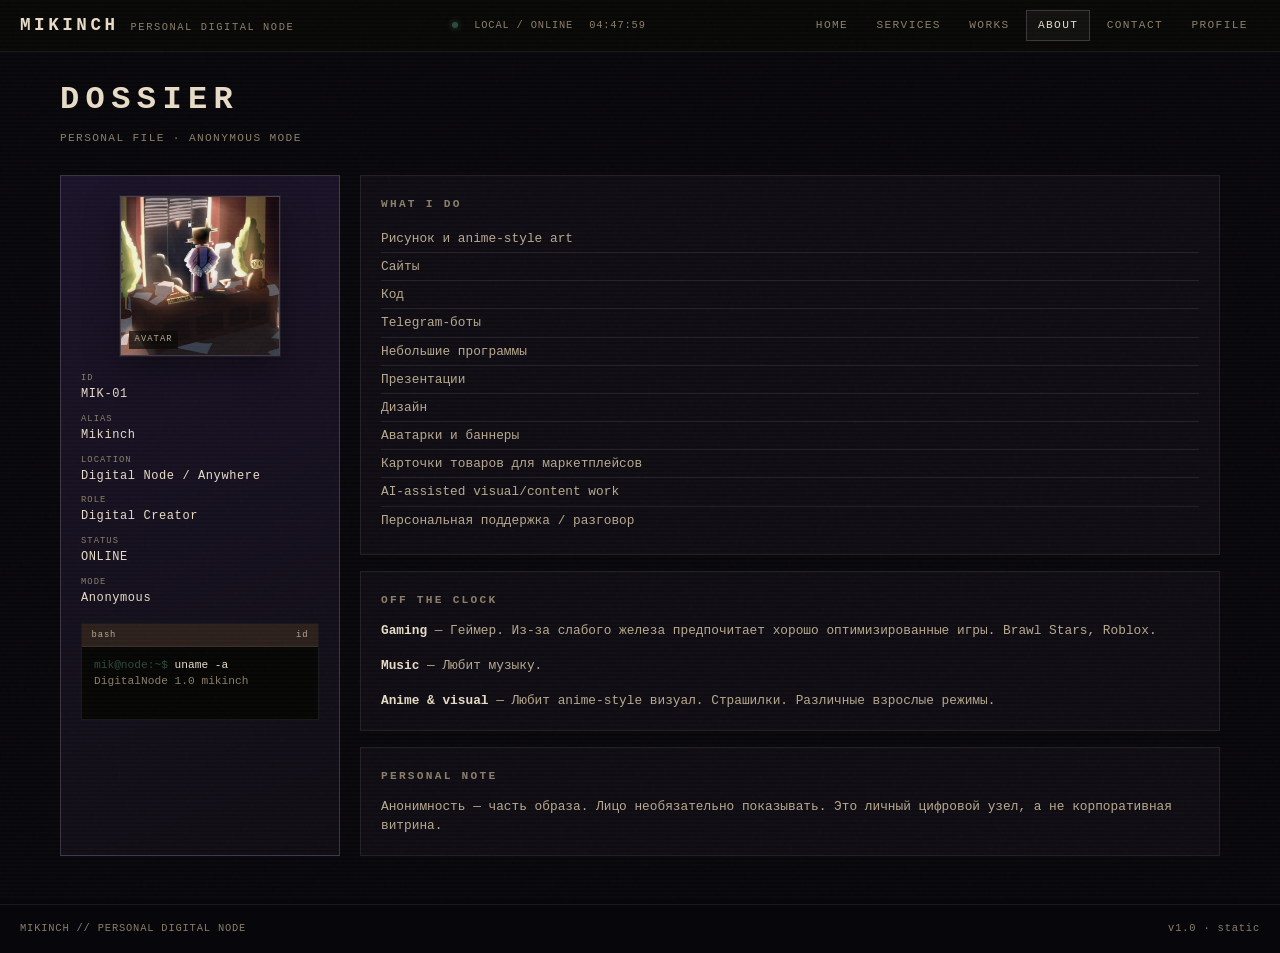
==== commit d6283809: "Add files via upload" ====
--- a/about.html
+++ b/about.html
@@ -45,7 +45,7 @@
       <div class="dossier">
         <aside class="dossier-id reveal">
           <div class="avatar-wrap">
-            <img src="assets/avatar/avatar.png" alt="Mikinch" width="160" height="160" />
+            <img src="assets/avatar/avatar.jpg" alt="Mikinch" width="160" height="160" />
             <span class="avatar-label">AVATAR</span>
           </div>
           <dl class="dossier-fields">
--- a/style.css
+++ b/style.css
@@ -24,6 +24,35 @@
   --font-display: "Courier New", "Consolas", monospace;
   --radius: 2px;
   --transition: 0.25s ease;
+  --accent-glow: rgba(61, 46, 38, 0.35);
+}
+
+/* Time-of-day temperature */
+html[data-theme="day"] {
+  --bg: #0a0908;
+  --bg-elevated: #12100e;
+  --accent-glow: rgba(61, 46, 38, 0.4);
+}
+
+html[data-theme="evening"] {
+  --bg: #0a0809;
+  --bg-elevated: #120e10;
+  --cherry: #5a1a28;
+  --purple: #241830;
+  --accent-glow: rgba(122, 31, 50, 0.25);
+}
+
+html[data-theme="night"] {
+  --bg: #07060a;
+  --bg-elevated: #0e0c12;
+  --purple: #1a1228;
+  --purple-bright: #4a3560;
+  --cherry: #3d121c;
+  --cherry-bright: #8a2840;
+  --green: #14221c;
+  --accent-glow: rgba(58, 42, 74, 0.35);
+  --line: rgba(200, 190, 220, 0.1);
+  --line-strong: rgba(200, 190, 220, 0.22);
 }
 
 *,
@@ -305,41 +334,62 @@
   z-index: 1;
 }
 
-/* Geometric modules */
+/* Geometric modules — compact visual cards */
 .geo-module {
   border: 1px solid var(--line-strong);
   background: linear-gradient(145deg, rgba(42, 31, 26, 0.4), rgba(8, 8, 7, 0.8));
-  padding: 1.25rem;
-  position: relative;
-  transition: border-color var(--transition), transform var(--transition);
-  cursor: default;
+  padding: 1.1rem 0.9rem 1.4rem;
+  position: relative;
+  transition: border-color var(--transition), transform var(--transition), box-shadow var(--transition);
+  cursor: pointer;
+  text-decoration: none;
+  color: inherit;
+  display: flex;
+  flex-direction: column;
+  align-items: center;
+  justify-content: center;
+  text-align: center;
+  min-height: 100px;
 }
 
 .geo-module:hover {
   border-color: var(--cream-dim);
-  transform: translateY(-2px);
+  transform: translateY(-3px);
+  box-shadow: 0 6px 20px rgba(0, 0, 0, 0.35);
+}
+
+.geo-module .mod-icon {
+  font-size: 1.6rem;
+  line-height: 1;
+  margin-bottom: 0.45rem;
+  opacity: 0.85;
+  color: var(--cream-dim);
+  transition: transform var(--transition), opacity var(--transition);
+}
+
+.geo-module:hover .mod-icon {
+  opacity: 1;
+  transform: scale(1.08);
 }
 
 .geo-module .mod-title {
-  font-size: 1.1rem;
-  letter-spacing: 0.2em;
-  margin-bottom: 0.5rem;
-  color: var(--cream);
+  font-size: 0.95rem;
+  letter-spacing: 0.18em;
+  color: var(--cream);
+  margin-bottom: 0;
 }
 
 .geo-module .mod-desc {
-  font-size: 0.75rem;
-  color: var(--cream-muted);
-  line-height: 1.4;
+  display: none; /* simplified — no long text on cards */
 }
 
 .geo-module .mod-num {
   position: absolute;
-  bottom: 0.4rem;
-  right: 0.6rem;
+  bottom: 0.35rem;
+  right: 0.5rem;
   font-size: 0.55rem;
   color: var(--cream-muted);
-  letter-spacing: 0.1em;
+  letter-spacing: 0.08em;
 }
 
 /* Side labels */
@@ -487,20 +537,28 @@
 
 .avatar-wrap {
   width: 100%;
-  max-width: 220px;
+  max-width: 240px;
   aspect-ratio: 1;
   border: 1px solid var(--line-strong);
   background: linear-gradient(160deg, var(--purple), var(--brown));
   position: relative;
   overflow: hidden;
   margin: 0 auto;
+  box-shadow: 0 0 0 1px rgba(232, 220, 200, 0.06), 0 12px 32px rgba(0, 0, 0, 0.4);
+  transition: border-color var(--transition), box-shadow var(--transition);
+}
+
+.avatar-wrap:hover {
+  border-color: var(--cream-dim);
+  box-shadow: 0 0 24px rgba(122, 31, 50, 0.25), 0 12px 32px rgba(0, 0, 0, 0.45);
 }
 
 .avatar-wrap img {
   width: 100%;
   height: 100%;
   object-fit: cover;
-  opacity: 0.9;
+  object-position: center 40%;
+  opacity: 0.95;
 }
 
 .avatar-fallback {
@@ -996,6 +1054,11 @@
     display: flex;
   }
 
+  .site-nav a {
+    font-size: 0.85rem;
+    padding: 0.55rem 0.75rem;
+  }
+
   .site-header {
     flex-direction: column;
     align-items: flex-start;
@@ -1005,6 +1068,7 @@
     order: -1;
     width: 100%;
     justify-content: flex-end;
+    font-size: 0.75rem;
   }
 
   .side-label {
@@ -1013,6 +1077,67 @@
 
   .modules-grid {
     grid-template-columns: 1fr 1fr;
+    gap: 0.6rem;
+  }
+
+  .modules-grid .geo-module {
+    min-height: 96px;
+    padding: 1rem 0.6rem 1.2rem;
+  }
+
+  .geo-module .mod-icon {
+    font-size: 1.45rem;
+  }
+
+  .geo-module .mod-title {
+    font-size: 0.85rem;
+    letter-spacing: 0.12em;
+  }
+
+  .hero-title {
+    font-size: clamp(1.9rem, 9vw, 2.6rem);
+  }
+
+  .hero-phrase {
+    font-size: 0.95rem;
+  }
+
+  .hero-eyebrow {
+    font-size: 0.7rem;
+  }
+
+  .page-head h1 {
+    font-size: 1.5rem;
+  }
+
+  .terminal {
+    font-size: 0.75rem;
+  }
+
+  .terminal-body {
+    min-height: 3.5rem;
+    max-height: 7rem;
+  }
+
+  /* On very small screens keep only 2 terminals visible feel */
+  .terminals-row .terminal:nth-child(3) {
+    display: none;
+  }
+
+  .contact-card .ch-name {
+    font-size: 1.15rem;
+  }
+
+  .contact-card .ch-note {
+    font-size: 0.8rem;
+  }
+
+  .service-panel .svc-title {
+    font-size: 1.25rem;
+  }
+
+  .service-panel li {
+    font-size: 0.9rem;
   }
 }
 
@@ -1031,3 +1156,146 @@
 .mt-1 { margin-top: 1rem; }
 .mt-2 { margin-top: 1.5rem; }
 .mb-1 { margin-bottom: 1rem; }
+
+/* ========== COZY STICKERS ========== */
+.stickers {
+  position: relative;
+  height: 0;
+  pointer-events: none;
+  z-index: 5;
+}
+
+.sticker {
+  position: absolute;
+  font-size: 0.75rem;
+  line-height: 1.2;
+  color: var(--cream);
+  background: linear-gradient(145deg, #e8dcc8, #d4c4a8);
+  color: #2a1f1a;
+  padding: 0.35rem 0.55rem;
+  border-radius: 2px;
+  box-shadow: 1px 2px 4px rgba(0, 0, 0, 0.35), inset 0 0 0 1px rgba(42, 31, 26, 0.12);
+  transform-origin: center;
+  white-space: nowrap;
+  user-select: none;
+  font-family: var(--font-mono);
+  letter-spacing: 0.02em;
+}
+
+.sticker-1 {
+  top: -0.5rem;
+  left: 4%;
+  transform: rotate(-8deg);
+  font-size: 0.9rem;
+  padding: 0.4rem 0.5rem;
+}
+
+.sticker-2 {
+  top: 0.2rem;
+  right: 12%;
+  transform: rotate(12deg);
+  background: linear-gradient(145deg, #c4a882, #b89870);
+  font-size: 0.85rem;
+}
+
+.sticker-3 {
+  top: -1.2rem;
+  left: 42%;
+  transform: rotate(3deg);
+  white-space: normal;
+  text-align: center;
+  font-size: 0.6rem;
+  line-height: 1.25;
+  padding: 0.4rem 0.5rem;
+  background: linear-gradient(145deg, #f0e6d4, #e0d0b8);
+}
+
+.sticker-4 {
+  top: 0.8rem;
+  right: 28%;
+  transform: rotate(-5deg);
+  background: linear-gradient(145deg, #d8c8e0, #c8b8d0);
+  font-size: 0.8rem;
+}
+
+.sticker-5 {
+  top: -0.8rem;
+  right: 4%;
+  transform: rotate(7deg);
+  background: linear-gradient(145deg, #c8d8c8, #b8c8b8);
+  font-size: 0.9rem;
+}
+
+@media (max-width: 700px) {
+  .sticker-3 { display: none; }
+  .sticker-5 { display: none; }
+  .sticker-1 { left: 2%; font-size: 0.8rem; }
+  .sticker-2 { right: 8%; }
+  .sticker-4 { right: 20%; top: 0.4rem; }
+}
+
+/* ========== SECRET NODE ========== */
+.secret-node {
+  position: fixed;
+  inset: 0;
+  z-index: 20000;
+  background: rgba(8, 8, 7, 0.75);
+  display: flex;
+  align-items: center;
+  justify-content: center;
+  padding: 1.5rem;
+  backdrop-filter: blur(4px);
+}
+
+.secret-card {
+  background: var(--bg-elevated);
+  border: 1px solid var(--line-strong);
+  padding: 1.75rem 1.5rem;
+  max-width: 280px;
+  text-align: center;
+  box-shadow: 0 16px 48px rgba(0, 0, 0, 0.5);
+}
+
+.secret-title {
+  font-size: 0.65rem;
+  letter-spacing: 0.25em;
+  color: var(--cream-muted);
+  margin-bottom: 0.75rem;
+  text-transform: uppercase;
+}
+
+.secret-card p {
+  font-size: 0.9rem;
+  color: var(--cream-dim);
+  margin-bottom: 0.5rem;
+}
+
+.secret-emoji {
+  font-size: 1.4rem;
+  margin: 0.75rem 0 1rem !important;
+  color: var(--cream);
+}
+
+.secret-close {
+  font-family: inherit;
+  font-size: 0.7rem;
+  letter-spacing: 0.12em;
+  text-transform: uppercase;
+  background: transparent;
+  border: 1px solid var(--line-strong);
+  color: var(--cream);
+  padding: 0.4rem 0.9rem;
+  cursor: pointer;
+  transition: border-color var(--transition);
+}
+
+.secret-close:hover {
+  border-color: var(--cream-dim);
+}
+
+/* Contacts: 3 cards look balanced */
+@media (min-width: 600px) {
+  .contacts-grid {
+    grid-template-columns: repeat(3, 1fr);
+  }
+}
